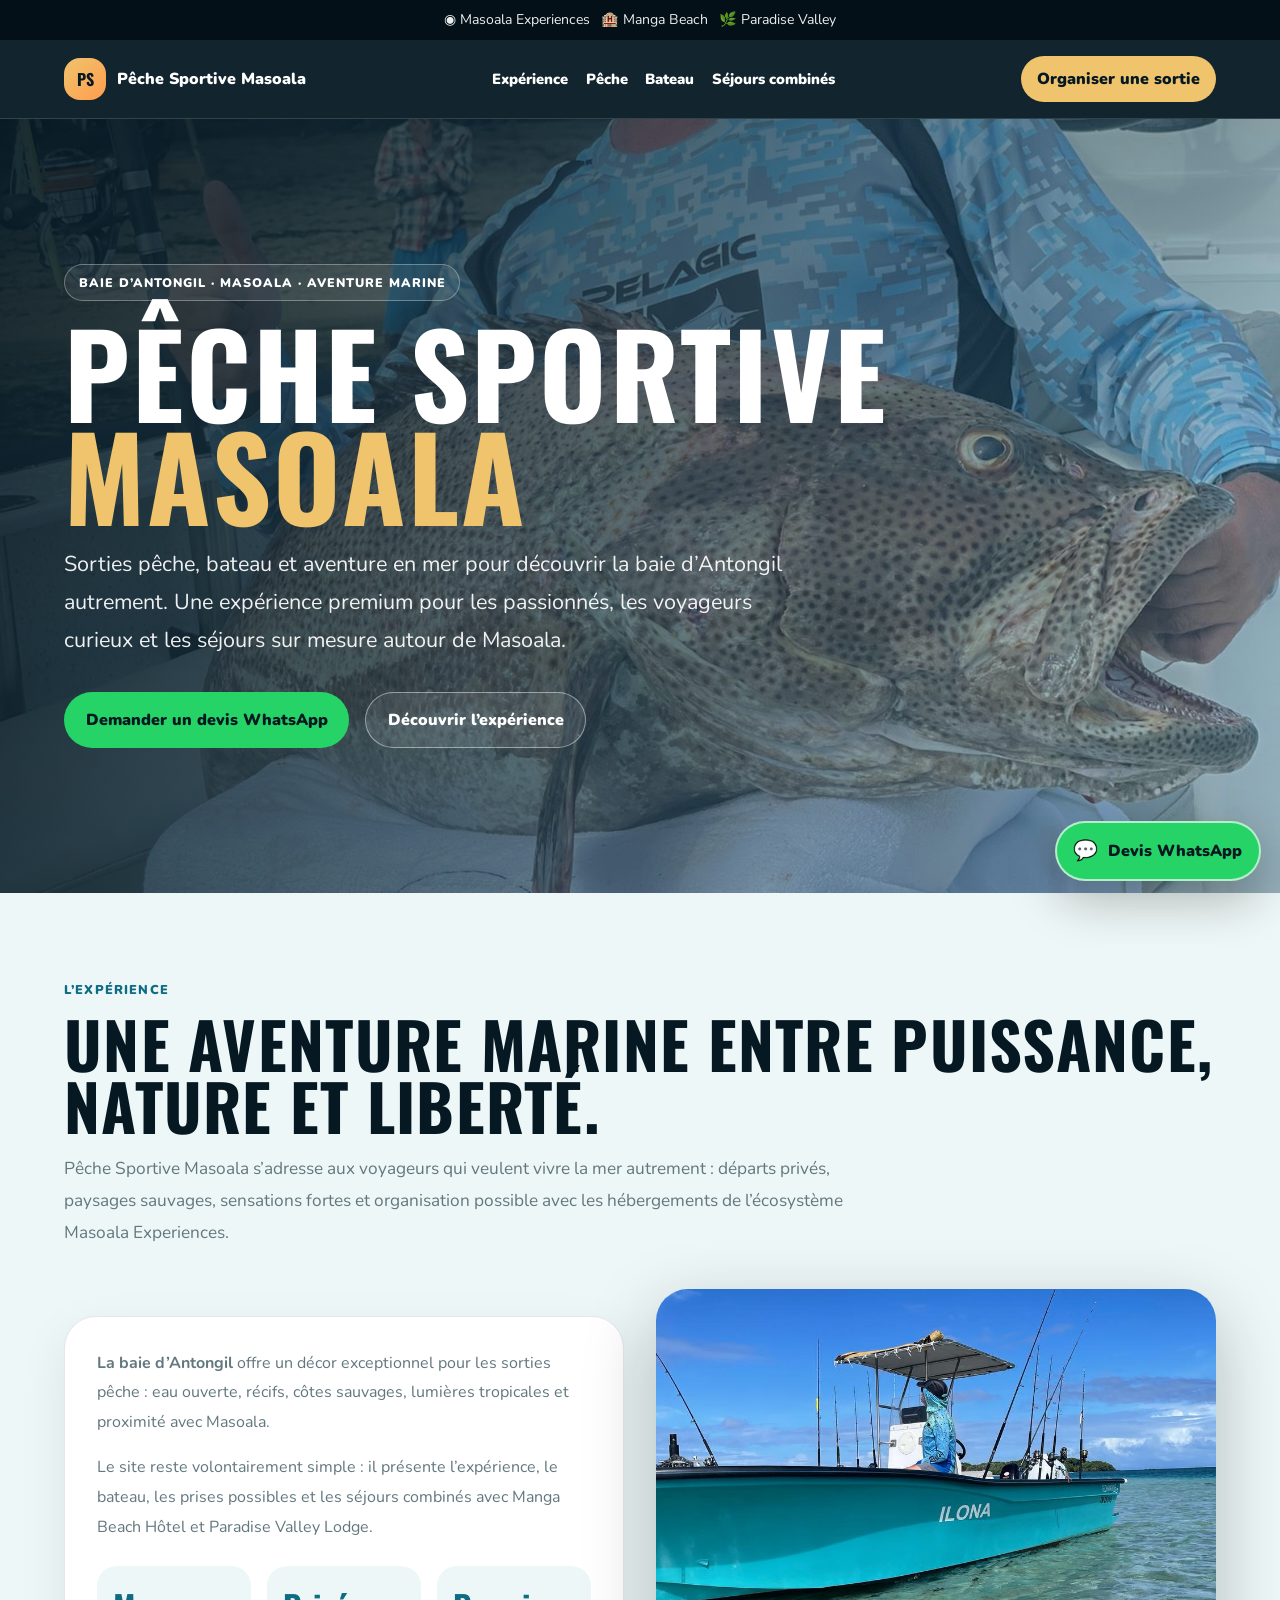
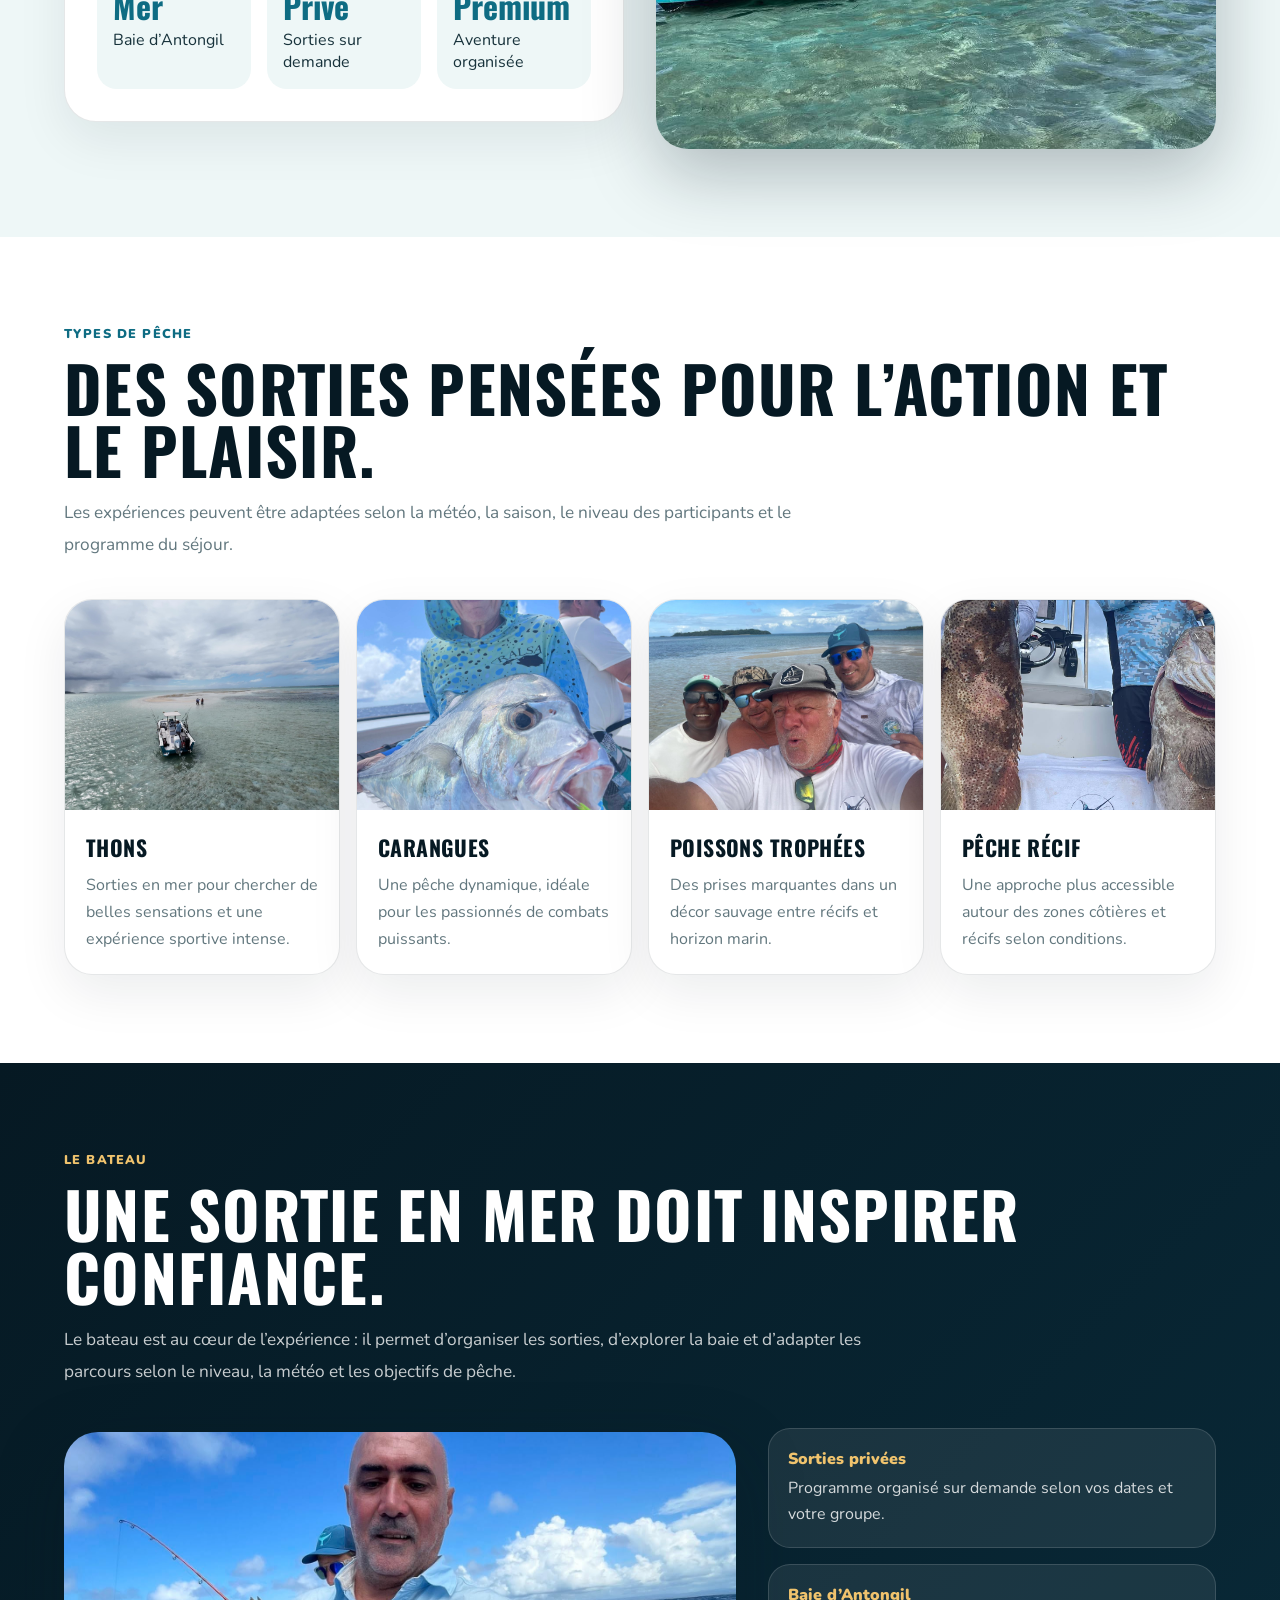
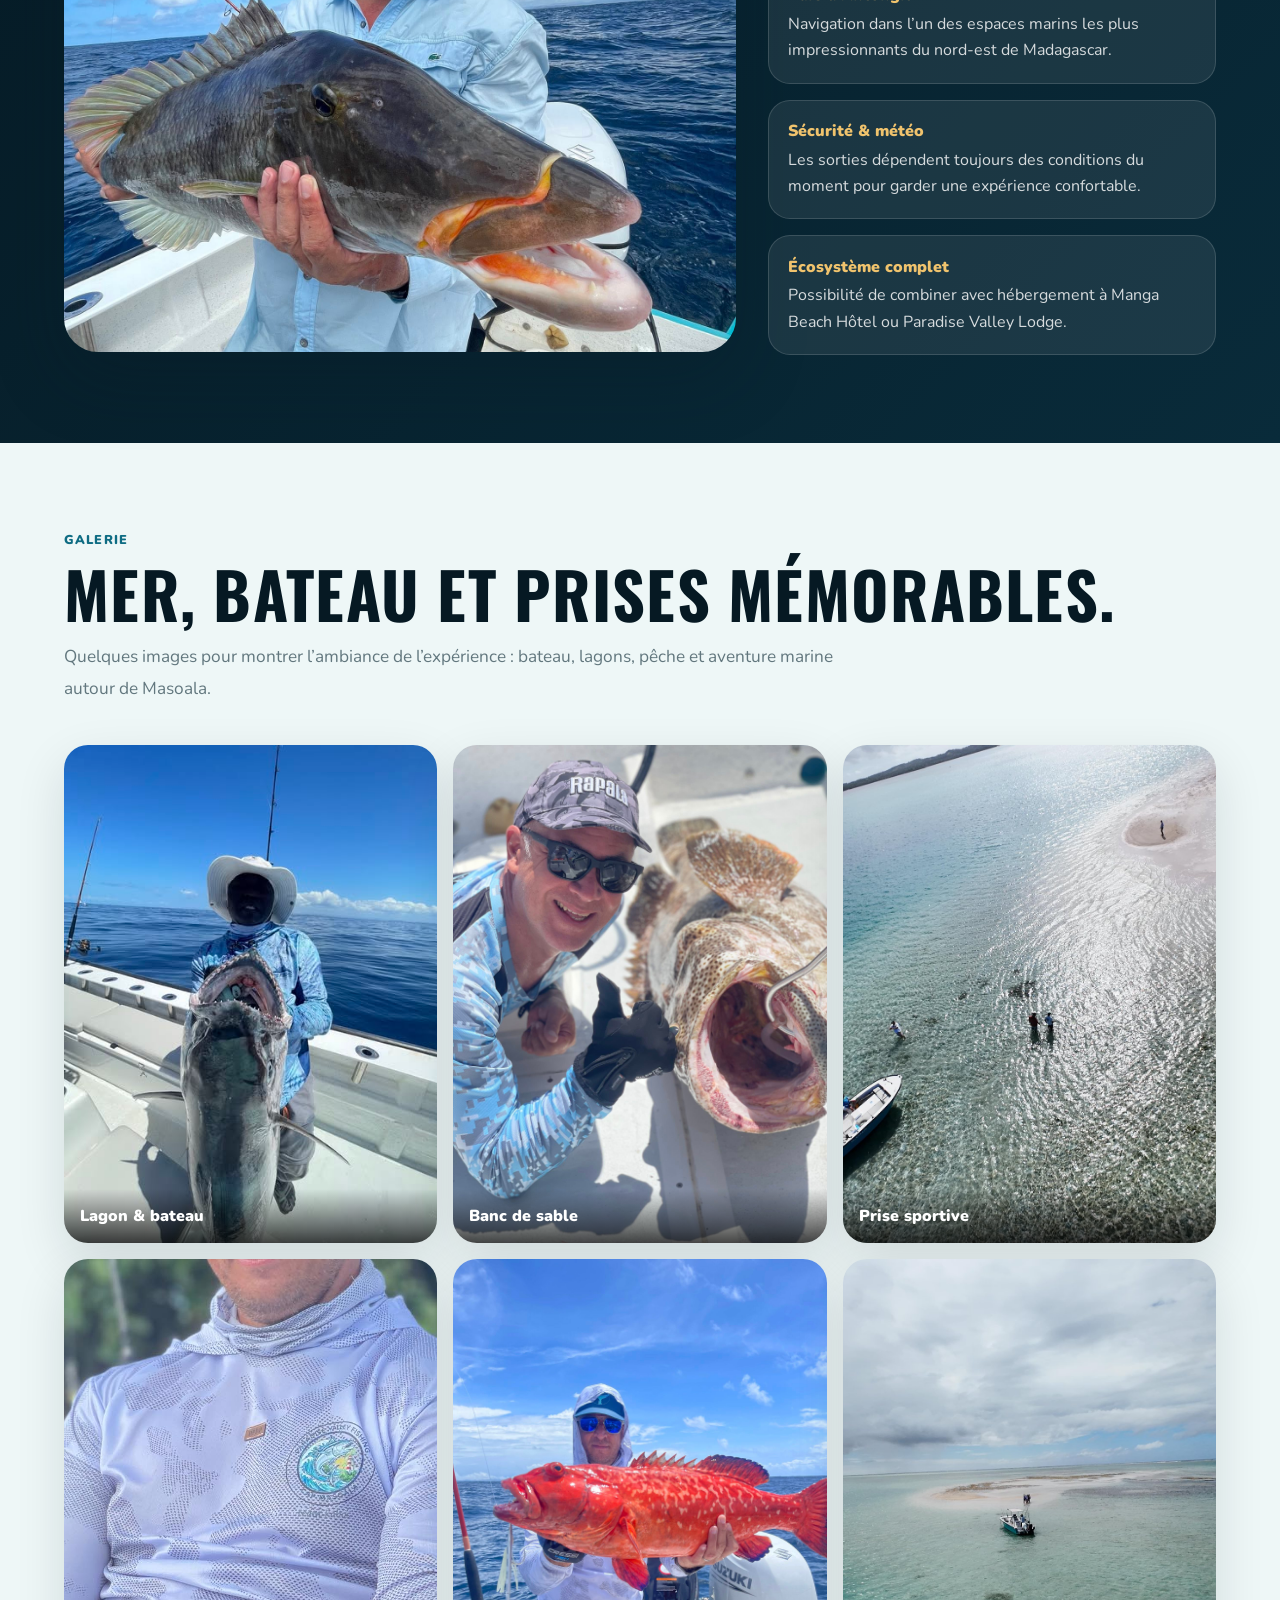
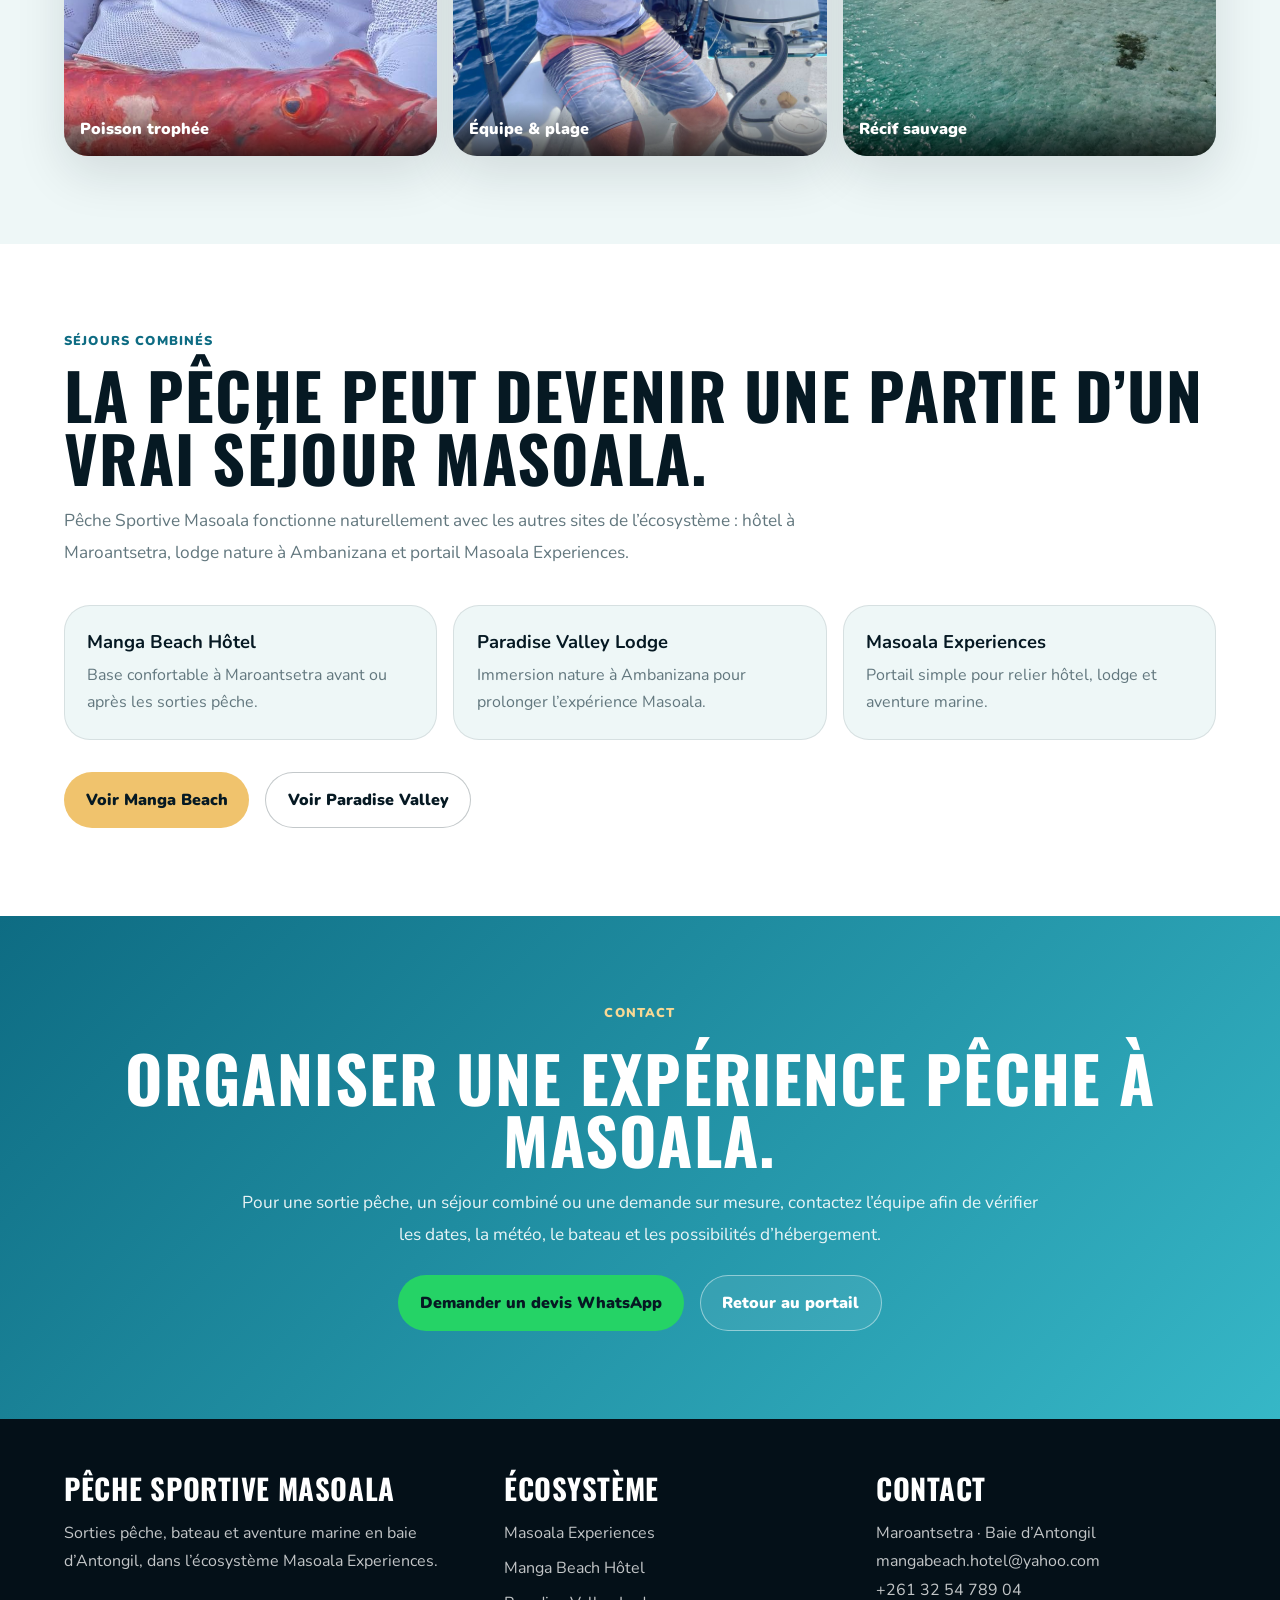
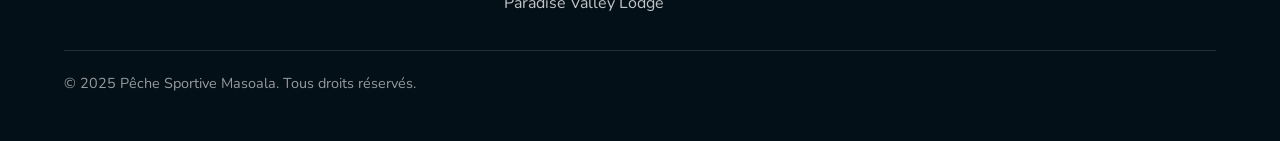
==== peche-sportive-masoala.html @ 80e10544 "Add files via upload" ====
<!DOCTYPE html>
<html lang="fr">
<head>
  <meta charset="UTF-8" />
  <meta name="viewport" content="width=device-width, initial-scale=1.0" />
  <title>Pêche Sportive Masoala | Sorties pêche premium en baie d’Antongil</title>
  <meta name="description" content="Pêche Sportive Masoala propose des sorties pêche premium en baie d’Antongil : bateau, aventure marine, pêche sportive, séjours combinés avec Manga Beach Hôtel et Paradise Valley Lodge." />
  <meta name="keywords" content="pêche sportive Masoala, pêche Madagascar, baie d'Antongil, Maroantsetra, sortie pêche, bateau, pêche premium" />
  <meta name="robots" content="index, follow" />
  <meta property="og:title" content="Pêche Sportive Masoala | Sorties pêche premium en baie d’Antongil" />
  <meta property="og:description" content="Sorties pêche, bateau et aventure marine autour de Masoala, Maroantsetra et la baie d’Antongil." />
  <meta property="og:type" content="website" />
  <link rel="preconnect" href="https://fonts.googleapis.com">
  <link rel="preconnect" href="https://fonts.gstatic.com" crossorigin>
  <link href="https://fonts.googleapis.com/css2?family=Oswald:wght@500;600;700&family=Nunito:wght@400;600;700;800;900&display=swap" rel="stylesheet">
  <style>
    :root{
      --deep:#061923;
      --navy:#092b3a;
      --ocean:#0e6c83;
      --cyan:#36b7c7;
      --sand:#f0c36d;
      --sun:#ff9d4d;
      --white:#fff;
      --text:#17323b;
      --muted:#62777e;
      --line:rgba(255,255,255,.14);
      --shadow:0 24px 70px rgba(6,25,35,.28);
    }
    *{box-sizing:border-box;margin:0;padding:0}
    html{scroll-behavior:smooth}
    body{font-family:'Nunito',sans-serif;background:#eef7f7;color:var(--text);overflow-x:hidden}
    a{text-decoration:none;color:inherit}
    img{max-width:100%;display:block}
    .topbar{display:flex;justify-content:center;gap:.7rem;flex-wrap:wrap;padding:.65rem 1rem;background:#041018;color:#fff;font-size:.88rem}
    .topbar a{opacity:.92}
    nav{position:sticky;top:0;z-index:50;display:flex;justify-content:space-between;align-items:center;padding:1rem 5vw;background:rgba(6,25,35,.95);backdrop-filter:blur(14px);color:#fff;border-bottom:1px solid var(--line)}
    .brand{display:flex;align-items:center;gap:.7rem;font-weight:900}
    .brand-mark{width:42px;height:42px;border-radius:16px;display:grid;place-items:center;background:linear-gradient(135deg,var(--sand),var(--sun));color:var(--deep);font-family:'Oswald',sans-serif;font-weight:700}
    .nav-links{display:flex;gap:1.1rem;align-items:center;font-weight:900;font-size:.92rem}
    .nav-cta{padding:.75rem 1rem;border-radius:999px;background:var(--sand);color:var(--deep);font-weight:900}
    .hero{min-height:86vh;display:flex;align-items:center;padding:7rem 5vw;color:#fff;background:linear-gradient(110deg,rgba(6,25,35,.92),rgba(9,43,58,.64),rgba(14,108,131,.22)),url('assets/images/hero-trophy.jpg') center/cover no-repeat}
    .hero-content{max-width:940px}
    .kicker{display:inline-flex;padding:.55rem .85rem;border:1px solid rgba(255,255,255,.32);border-radius:999px;background:rgba(255,255,255,.08);font-weight:900;text-transform:uppercase;letter-spacing:.08em;font-size:.78rem;margin-bottom:1.2rem}
    h1,h2,h3{font-family:'Oswald',sans-serif;text-transform:uppercase;letter-spacing:.02em}
    h1{font-size:clamp(3.4rem,9vw,8rem);line-height:.9;margin-bottom:1.2rem}
    h1 span{color:var(--sand)}
    .hero p{font-size:clamp(1.05rem,2vw,1.35rem);max-width:760px;line-height:1.75;color:rgba(255,255,255,.92);margin-bottom:2rem}
    .actions{display:flex;gap:1rem;flex-wrap:wrap}
    .btn{display:inline-flex;align-items:center;justify-content:center;padding:1rem 1.35rem;border-radius:999px;font-weight:900}
    .btn-primary{background:var(--sand);color:var(--deep)}
    .btn-secondary{border:1px solid rgba(255,255,255,.45);color:#fff;background:rgba(255,255,255,.08)}
    section{padding:5.5rem 5vw}
    .section-inner{max-width:1180px;margin:0 auto}
    .eyebrow{font-weight:900;text-transform:uppercase;letter-spacing:.09em;color:var(--ocean);font-size:.8rem;margin-bottom:.8rem}
    h2{font-size:clamp(2.3rem,5vw,4.8rem);line-height:.98;color:var(--deep);margin-bottom:1rem}
    .lead{max-width:820px;color:var(--muted);font-size:1.08rem;line-height:1.85}
    .split{display:grid;grid-template-columns:1fr 1fr;gap:2rem;align-items:center;margin-top:2.5rem}
    .split img{border-radius:32px;box-shadow:var(--shadow);height:460px;width:100%;object-fit:cover}
    .panel{background:#fff;border:1px solid rgba(6,25,35,.10);border-radius:32px;padding:2rem;box-shadow:0 18px 50px rgba(6,25,35,.08)}
    .panel p{color:var(--muted);line-height:1.85;margin-bottom:1rem}
    .stats{display:grid;grid-template-columns:repeat(3,1fr);gap:1rem;margin-top:1.5rem}
    .stat{padding:1rem;border-radius:20px;background:#eef7f7}
    .stat strong{display:block;font-family:'Oswald';font-size:2rem;color:var(--ocean)}
    .cards{display:grid;grid-template-columns:repeat(4,1fr);gap:1rem;margin-top:2.4rem}
    .card{background:#fff;border-radius:28px;overflow:hidden;border:1px solid rgba(6,25,35,.10);box-shadow:0 18px 50px rgba(6,25,35,.08)}
    .card img{height:210px;width:100%;object-fit:cover}
    .card-content{padding:1.3rem}
    .card h3{font-size:1.35rem;color:var(--deep);margin-bottom:.55rem}
    .card p{line-height:1.7;color:var(--muted)}
    .boat-section{background:linear-gradient(135deg,var(--deep),var(--navy));color:#fff}
    .boat-section h2{color:#fff}
    .boat-section .eyebrow{color:var(--sand)}
    .boat-section .lead{color:rgba(255,255,255,.78)}
    .boat-grid{display:grid;grid-template-columns:1.2fr .8fr;gap:2rem;align-items:center;margin-top:2.5rem}
    .boat-grid img{height:520px;width:100%;object-fit:cover;border-radius:34px;box-shadow:var(--shadow)}
    .boat-list{display:grid;gap:1rem}
    .boat-item{padding:1.2rem;border-radius:22px;background:rgba(255,255,255,.08);border:1px solid rgba(255,255,255,.14)}
    .boat-item strong{display:block;color:var(--sand);font-weight:900;margin-bottom:.3rem}
    .boat-item span{color:rgba(255,255,255,.82);line-height:1.65}
    .gallery{display:grid;grid-template-columns:repeat(3,1fr);gap:1rem;margin-top:2.5rem}
    .gallery a{position:relative;border-radius:24px;overflow:hidden;min-height:270px;box-shadow:0 18px 50px rgba(6,25,35,.12)}
    .gallery img{width:100%;height:100%;object-fit:cover;transition:.45s}
    .gallery a:hover img{transform:scale(1.06)}
    .gallery span{position:absolute;left:0;right:0;bottom:0;padding:1rem;background:linear-gradient(transparent,rgba(0,0,0,.72));color:#fff;font-weight:900}
    .combo{background:#fff}
    .combo-grid{display:grid;grid-template-columns:repeat(3,1fr);gap:1rem;margin-top:2.3rem}
    .combo-card{padding:1.4rem;border:1px solid rgba(6,25,35,.10);border-radius:26px;background:#eef7f7}
    .combo-card strong{display:block;font-size:1.15rem;color:var(--deep);margin-bottom:.5rem}
    .combo-card p{line-height:1.7;color:var(--muted)}
    .final-cta{background:linear-gradient(135deg,var(--ocean),var(--cyan));text-align:center;color:#fff}
    .final-cta h2{color:#fff}
    .final-cta p{margin:0 auto 1.5rem;color:rgba(255,255,255,.9)}
    footer{background:#041018;color:#fff;padding:3rem 5vw}
    .footer-inner{max-width:1180px;margin:0 auto;display:grid;grid-template-columns:1.2fr 1fr 1fr;gap:2rem}
    footer h3{font-size:1.8rem;margin-bottom:.6rem}
    footer p,footer a{color:rgba(255,255,255,.76);line-height:1.8}
    .footer-links{display:grid;gap:.4rem}
    .copyright{max-width:1180px;margin:2rem auto 0;padding-top:1.4rem;border-top:1px solid rgba(255,255,255,.12);color:rgba(255,255,255,.58);font-size:.9rem}
    @media(max-width:1000px){
      .nav-links{display:none}
      .hero{padding:5rem 1.2rem;min-height:76vh}
      section{padding:4rem 1.2rem}
      .split,.boat-grid,.cards,.gallery,.combo-grid,.footer-inner{grid-template-columns:1fr}
      .cards{gap:1.2rem}
      .split img,.boat-grid img{height:340px}
      .stats{grid-template-columns:1fr}
      .topbar{font-size:.8rem}
    }
  
/* Lightbox galerie v2 */
.lightbox{position:fixed;inset:0;z-index:9999;display:none;align-items:center;justify-content:center;background:rgba(3,12,18,.92);padding:1.2rem}
.lightbox.open{display:flex}
.lightbox-content{position:relative;max-width:min(1100px,94vw);max-height:88vh;display:grid;gap:.8rem;text-align:center;color:#fff}
.lightbox img{max-width:100%;max-height:78vh;object-fit:contain;border-radius:18px;box-shadow:0 24px 80px rgba(0,0,0,.45)}
.lightbox-caption{font-weight:800;color:rgba(255,255,255,.88)}
.lightbox-btn{position:absolute;border:0;border-radius:999px;background:rgba(255,255,255,.13);color:#fff;width:48px;height:48px;font-size:1.5rem;font-weight:900;cursor:pointer;backdrop-filter:blur(10px);display:grid;place-items:center;transition:.2s}
.lightbox-btn:hover{background:rgba(255,255,255,.24);transform:scale(1.04)}
.lightbox-close{top:1rem;right:1rem}
.lightbox-prev{left:1rem;top:50%;transform:translateY(-50%)}
.lightbox-next{right:1rem;top:50%;transform:translateY(-50%)}
.lightbox-prev:hover,.lightbox-next:hover{transform:translateY(-50%) scale(1.04)}
@media(max-width:700px){.lightbox{padding:.8rem}.lightbox img{max-height:70vh;border-radius:14px}.lightbox-btn{width:42px;height:42px;font-size:1.25rem}.lightbox-prev{left:.55rem}.lightbox-next{right:.55rem}.lightbox-close{top:.55rem;right:.55rem}}


/* WhatsApp devis v3 */
.whatsapp-float{
  position:fixed;right:1.2rem;bottom:1.2rem;z-index:9998;
  display:inline-flex;align-items:center;gap:.6rem;
  padding:.9rem 1.05rem;border-radius:999px;
  background:#25D366;color:#061923;font-weight:900;
  box-shadow:0 18px 50px rgba(0,0,0,.28);
  border:2px solid rgba(255,255,255,.65);
  transition:.2s;
}
.whatsapp-float:hover{transform:translateY(-3px);box-shadow:0 24px 70px rgba(0,0,0,.34)}
.whatsapp-float .wa-icon{font-size:1.25rem}
.whatsapp-cta{
  background:#25D366!important;color:#061923!important;
  border-color:#25D366!important;
}
@media(max-width:700px){
  .whatsapp-float{left:1rem;right:1rem;bottom:1rem;justify-content:center}
}

</style>
</head>
<body>
  <div class="topbar">
    <a href="https://masoala-experiences.vercel.app/">◉ Masoala Experiences</a>
    <a href="https://manga-beach-hotel.vercel.app/">🏨 Manga Beach</a>
    <a href="https://paradise-valley-lodge.vercel.app/">🌿 Paradise Valley</a>
  </div>

  <nav>
    <a class="brand" href="index.html" aria-label="Pêche Sportive Masoala accueil">
      <span class="brand-mark">PS</span>
      <span>Pêche Sportive Masoala</span>
    </a>
    <div class="nav-links">
      <a href="#experience">Expérience</a>
      <a href="#peche">Pêche</a>
      <a href="#bateau">Bateau</a>
      <a href="#sejours">Séjours combinés</a>
    </div>
    <a class="nav-cta" href="#contact">Organiser une sortie</a>
  </nav>

  <header class="hero">
    <div class="hero-content">
      <span class="kicker">Baie d’Antongil · Masoala · Aventure marine</span>
      <h1>Pêche Sportive <span>Masoala</span></h1>
      <p>Sorties pêche, bateau et aventure en mer pour découvrir la baie d’Antongil autrement. Une expérience premium pour les passionnés, les voyageurs curieux et les séjours sur mesure autour de Masoala.</p>
      <div class="actions">
        <a class="btn whatsapp-cta" href="https://wa.me/262639698604?text=Bonjour%2C%20je%20souhaite%20avoir%20des%20informations%20et%20un%20devis%20pour%20une%20sortie%20P%C3%AAche%20Sportive%20Masoala." target="_blank" rel="noopener">Demander un devis WhatsApp</a>
        <a class="btn btn-secondary" href="#experience">Découvrir l’expérience</a>
      </div>
    </div>
  </header>

  <main>
    <section id="experience">
      <div class="section-inner">
        <p class="eyebrow">L’expérience</p>
        <h2>Une aventure marine entre puissance, nature et liberté.</h2>
        <p class="lead">Pêche Sportive Masoala s’adresse aux voyageurs qui veulent vivre la mer autrement : départs privés, paysages sauvages, sensations fortes et organisation possible avec les hébergements de l’écosystème Masoala Experiences.</p>

        <div class="split">
          <div class="panel">
            <p><strong>La baie d’Antongil</strong> offre un décor exceptionnel pour les sorties pêche : eau ouverte, récifs, côtes sauvages, lumières tropicales et proximité avec Masoala.</p>
            <p>Le site reste volontairement simple : il présente l’expérience, le bateau, les prises possibles et les séjours combinés avec Manga Beach Hôtel et Paradise Valley Lodge.</p>
            <div class="stats">
              <div class="stat"><strong>Mer</strong><span>Baie d’Antongil</span></div>
              <div class="stat"><strong>Privé</strong><span>Sorties sur demande</span></div>
              <div class="stat"><strong>Premium</strong><span>Aventure organisée</span></div>
            </div>
          </div>
          <img src="assets/images/hero-boat.jpg" alt="Bateau de pêche sportive à Masoala">
        </div>
      </div>
    </section>

    <section id="peche" style="background:#fff">
      <div class="section-inner">
        <p class="eyebrow">Types de pêche</p>
        <h2>Des sorties pensées pour l’action et le plaisir.</h2>
        <p class="lead">Les expériences peuvent être adaptées selon la météo, la saison, le niveau des participants et le programme du séjour.</p>

        <div class="cards">
          <article class="card"><img src="assets/images/catch-tuna.jpg" alt="Thon pêché à Masoala"><div class="card-content"><h3>Thons</h3><p>Sorties en mer pour chercher de belles sensations et une expérience sportive intense.</p></div></article>
          <article class="card"><img src="assets/images/catch-silver-trevally.jpg" alt="Carangue argentée"><div class="card-content"><h3>Carangues</h3><p>Une pêche dynamique, idéale pour les passionnés de combats puissants.</p></div></article>
          <article class="card"><img src="assets/images/catch-red-trophy.jpg" alt="Poisson trophée rouge"><div class="card-content"><h3>Poissons trophées</h3><p>Des prises marquantes dans un décor sauvage entre récifs et horizon marin.</p></div></article>
          <article class="card"><img src="assets/images/catch-double-grouper.jpg" alt="Mérous pêchés en baie d'Antongil"><div class="card-content"><h3>Pêche récif</h3><p>Une approche plus accessible autour des zones côtières et récifs selon conditions.</p></div></article>
        </div>
      </div>
    </section>

    <section id="bateau" class="boat-section">
      <div class="section-inner">
        <p class="eyebrow">Le bateau</p>
        <h2>Une sortie en mer doit inspirer confiance.</h2>
        <p class="lead">Le bateau est au cœur de l’expérience : il permet d’organiser les sorties, d’explorer la baie et d’adapter les parcours selon le niveau, la météo et les objectifs de pêche.</p>

        <div class="boat-grid">
          <img src="assets/images/boat-ilona.jpg" alt="Bateau Ilona pour pêche sportive">
          <div class="boat-list">
            <div class="boat-item"><strong>Sorties privées</strong><span>Programme organisé sur demande selon vos dates et votre groupe.</span></div>
            <div class="boat-item"><strong>Baie d’Antongil</strong><span>Navigation dans l’un des espaces marins les plus impressionnants du nord-est de Madagascar.</span></div>
            <div class="boat-item"><strong>Sécurité & météo</strong><span>Les sorties dépendent toujours des conditions du moment pour garder une expérience confortable.</span></div>
            <div class="boat-item"><strong>Écosystème complet</strong><span>Possibilité de combiner avec hébergement à Manga Beach Hôtel ou Paradise Valley Lodge.</span></div>
          </div>
        </div>
      </div>
    </section>

    <section>
      <div class="section-inner">
        <p class="eyebrow">Galerie</p>
        <h2>Mer, bateau et prises mémorables.</h2>
        <p class="lead">Quelques images pour montrer l’ambiance de l’expérience : bateau, lagons, pêche et aventure marine autour de Masoala.</p>
        <div class="gallery">
          <a href="assets/images/aerial-lagoon-boat.jpg"><img src="assets/images/aerial-lagoon-boat.jpg" alt="Bateau sur lagon"><span>Lagon & bateau</span></a>
          <a href="assets/images/aerial-sandbank.jpg"><img src="assets/images/aerial-sandbank.jpg" alt="Banc de sable"><span>Banc de sable</span></a>
          <a href="assets/images/catch-open-mouth.jpg"><img src="assets/images/catch-open-mouth.jpg" alt="Prise de pêche sportive"><span>Prise sportive</span></a>
          <a href="assets/images/catch-red-grouper-close.jpg"><img src="assets/images/catch-red-grouper-close.jpg" alt="Mérou rouge"><span>Poisson trophée</span></a>
          <a href="assets/images/team-beach.jpg"><img src="assets/images/team-beach.jpg" alt="Équipe sur la plage"><span>Équipe & plage</span></a>
          <a href="assets/images/aerial-wide-reef.jpg"><img src="assets/images/aerial-wide-reef.jpg" alt="Récif vu du ciel"><span>Récif sauvage</span></a>
        </div>
      </div>
    </section>

    <section id="sejours" class="combo">
      <div class="section-inner">
        <p class="eyebrow">Séjours combinés</p>
        <h2>La pêche peut devenir une partie d’un vrai séjour Masoala.</h2>
        <p class="lead">Pêche Sportive Masoala fonctionne naturellement avec les autres sites de l’écosystème : hôtel à Maroantsetra, lodge nature à Ambanizana et portail Masoala Experiences.</p>

        <div class="combo-grid">
          <div class="combo-card"><strong>Manga Beach Hôtel</strong><p>Base confortable à Maroantsetra avant ou après les sorties pêche.</p></div>
          <div class="combo-card"><strong>Paradise Valley Lodge</strong><p>Immersion nature à Ambanizana pour prolonger l’expérience Masoala.</p></div>
          <div class="combo-card"><strong>Masoala Experiences</strong><p>Portail simple pour relier hôtel, lodge et aventure marine.</p></div>
        </div>

        <div class="actions" style="margin-top:2rem">
          <a class="btn btn-primary" href="https://manga-beach-hotel.vercel.app/">Voir Manga Beach</a>
          <a class="btn btn-secondary" style="color:var(--deep);border-color:rgba(6,25,35,.24)" href="https://paradise-valley-lodge.vercel.app/">Voir Paradise Valley</a>
        </div>
      </div>
    </section>

    <section id="contact" class="final-cta">
      <div class="section-inner">
        <p class="eyebrow" style="color:#f8d894">Contact</p>
        <h2>Organiser une expérience pêche à Masoala.</h2>
        <p class="lead">Pour une sortie pêche, un séjour combiné ou une demande sur mesure, contactez l’équipe afin de vérifier les dates, la météo, le bateau et les possibilités d’hébergement.</p>
        <div class="actions" style="justify-content:center">
          <a class="btn btn-primary whatsapp-cta" href="https://wa.me/262639698604?text=Bonjour%2C%20je%20souhaite%20avoir%20des%20informations%20et%20un%20devis%20pour%20une%20sortie%20P%C3%AAche%20Sportive%20Masoala." target="_blank" rel="noopener">Demander un devis WhatsApp</a>
          <a class="btn btn-secondary" href="https://masoala-experiences.vercel.app/">Retour au portail</a>
        </div>
      </div>
    </section>
  </main>

  <footer>
    <div class="footer-inner">
      <div>
        <h3>Pêche Sportive Masoala</h3>
        <p>Sorties pêche, bateau et aventure marine en baie d’Antongil, dans l’écosystème Masoala Experiences.</p>
      </div>
      <div>
        <h3>Écosystème</h3>
        <div class="footer-links">
          <a href="https://masoala-experiences.vercel.app/">Masoala Experiences</a>
          <a href="https://manga-beach-hotel.vercel.app/">Manga Beach Hôtel</a>
          <a href="https://paradise-valley-lodge.vercel.app/">Paradise Valley Lodge</a>
        </div>
      </div>
      <div>
        <h3>Contact</h3>
        <p>Maroantsetra · Baie d’Antongil<br>mangabeach.hotel@yahoo.com<br>+261 32 54 789 04</p>
      </div>
    </div>
    <div class="copyright">© 2025 Pêche Sportive Masoala. Tous droits réservés.</div>
  </footer>

<div class="lightbox" id="galleryLightbox" aria-hidden="true" role="dialog" aria-label="Galerie photo agrandie">
  <button class="lightbox-btn lightbox-close" type="button" aria-label="Fermer">×</button>
  <button class="lightbox-btn lightbox-prev" type="button" aria-label="Photo précédente">‹</button>
  <div class="lightbox-content">
    <img id="lightboxImage" src="" alt="">
    <div class="lightbox-caption" id="lightboxCaption"></div>
  </div>
  <button class="lightbox-btn lightbox-next" type="button" aria-label="Photo suivante">›</button>
</div>


<script>
(function(){
  const items = Array.from(document.querySelectorAll('.gallery a'));
  const lightbox = document.getElementById('galleryLightbox');
  const image = document.getElementById('lightboxImage');
  const caption = document.getElementById('lightboxCaption');
  const closeBtn = lightbox ? lightbox.querySelector('.lightbox-close') : null;
  const prevBtn = lightbox ? lightbox.querySelector('.lightbox-prev') : null;
  const nextBtn = lightbox ? lightbox.querySelector('.lightbox-next') : null;
  let currentIndex = 0;

  function openLightbox(index){
    if(!lightbox || !items.length) return;
    currentIndex = index;
    const link = items[currentIndex];
    const img = link.querySelector('img');
    const labelEl = link.querySelector('span');
    const label = labelEl ? labelEl.textContent : (img ? img.alt : 'Photo');
    image.src = link.getAttribute('href');
    image.alt = img ? img.alt : label;
    caption.textContent = label + ' · ' + (currentIndex + 1) + ' / ' + items.length;
    lightbox.classList.add('open');
    lightbox.setAttribute('aria-hidden','false');
    document.body.style.overflow = 'hidden';
  }

  function closeLightbox(){
    lightbox.classList.remove('open');
    lightbox.setAttribute('aria-hidden','true');
    document.body.style.overflow = '';
    image.src = '';
  }

  function showNext(){ openLightbox((currentIndex + 1) % items.length); }
  function showPrev(){ openLightbox((currentIndex - 1 + items.length) % items.length); }

  items.forEach(function(item, index){
    item.addEventListener('click', function(e){
      e.preventDefault();
      openLightbox(index);
    });
  });

  if(closeBtn) closeBtn.addEventListener('click', closeLightbox);
  if(nextBtn) nextBtn.addEventListener('click', showNext);
  if(prevBtn) prevBtn.addEventListener('click', showPrev);

  if(lightbox){
    lightbox.addEventListener('click', function(e){
      if(e.target === lightbox) closeLightbox();
    });
  }

  document.addEventListener('keydown', function(e){
    if(!lightbox || !lightbox.classList.contains('open')) return;
    if(e.key === 'Escape') closeLightbox();
    if(e.key === 'ArrowRight') showNext();
    if(e.key === 'ArrowLeft') showPrev();
  });
})();
</script>


<a class="whatsapp-float" href="https://wa.me/262639698604?text=Bonjour%2C%20je%20souhaite%20avoir%20des%20informations%20et%20un%20devis%20pour%20une%20sortie%20P%C3%AAche%20Sportive%20Masoala." target="_blank" rel="noopener" aria-label="Demander un devis WhatsApp">
  <span class="wa-icon">💬</span>
  <span>Devis WhatsApp</span>
</a>

</body>
</html>
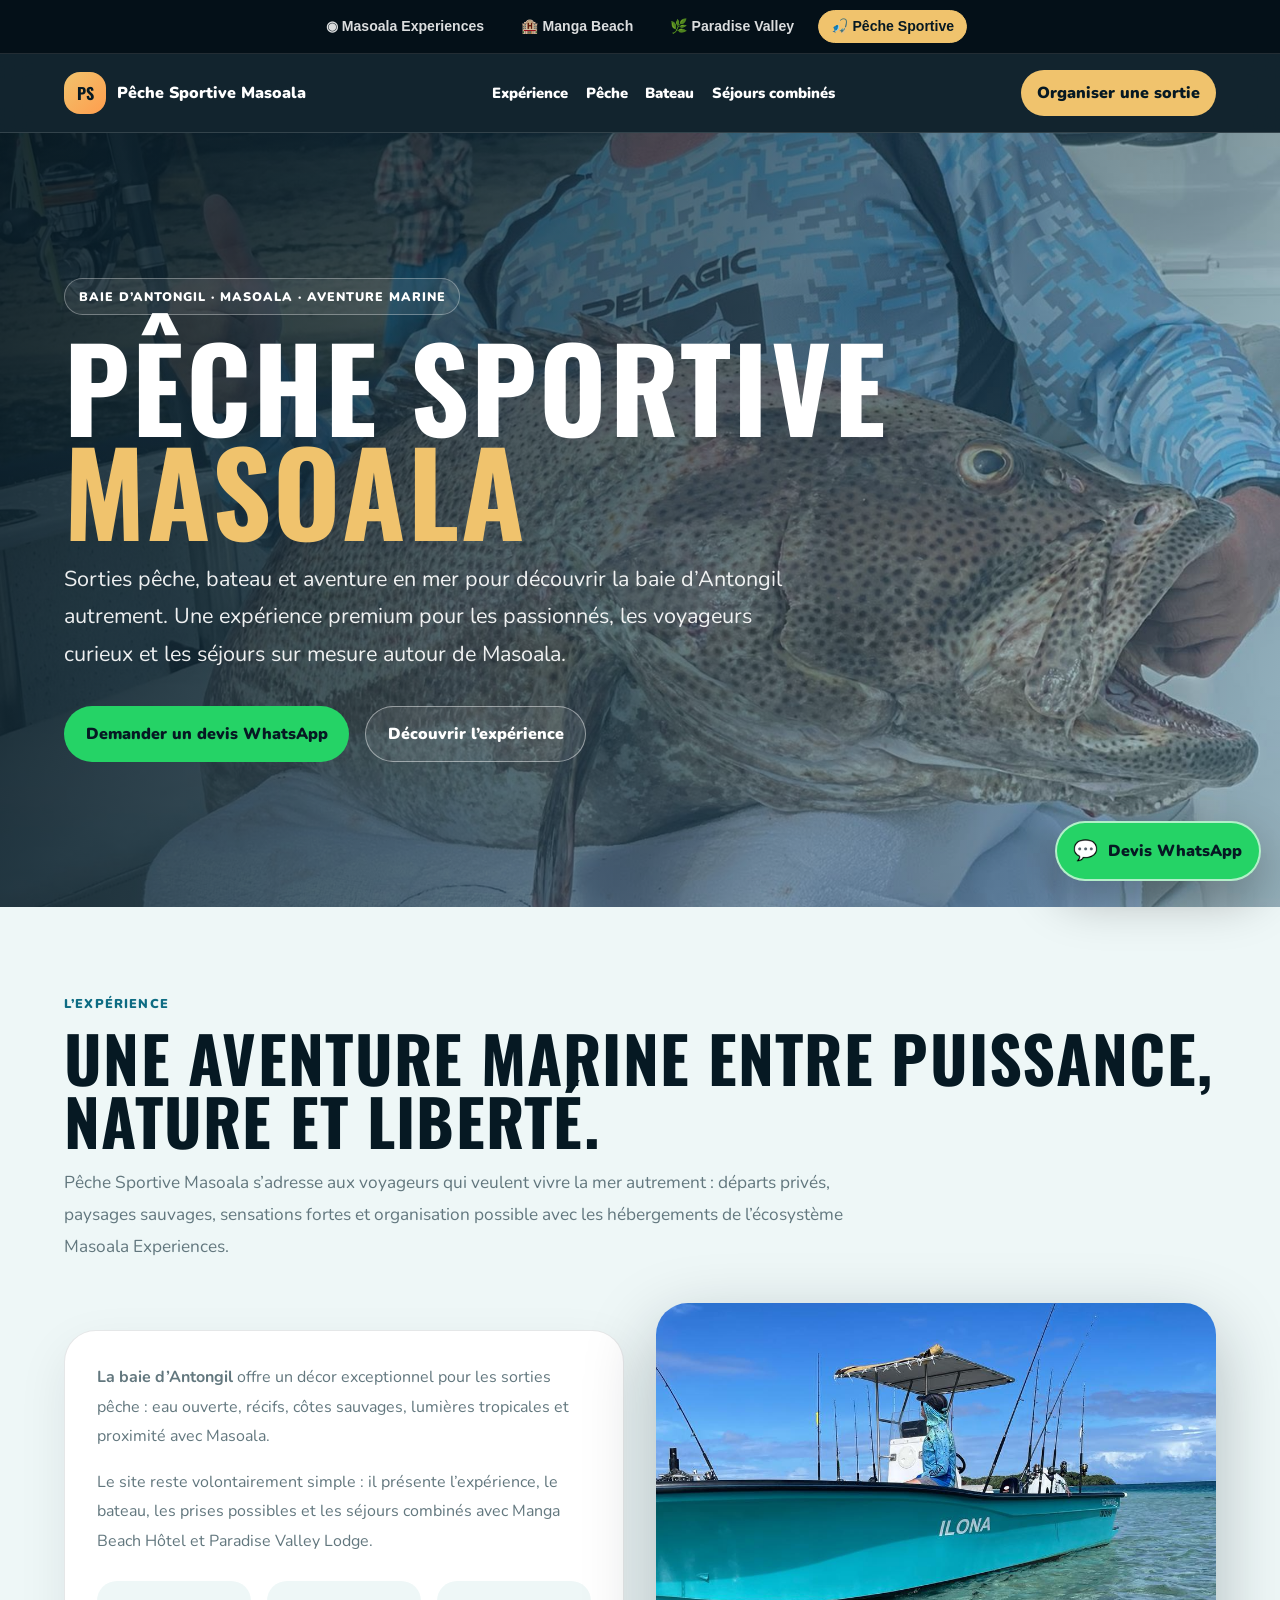
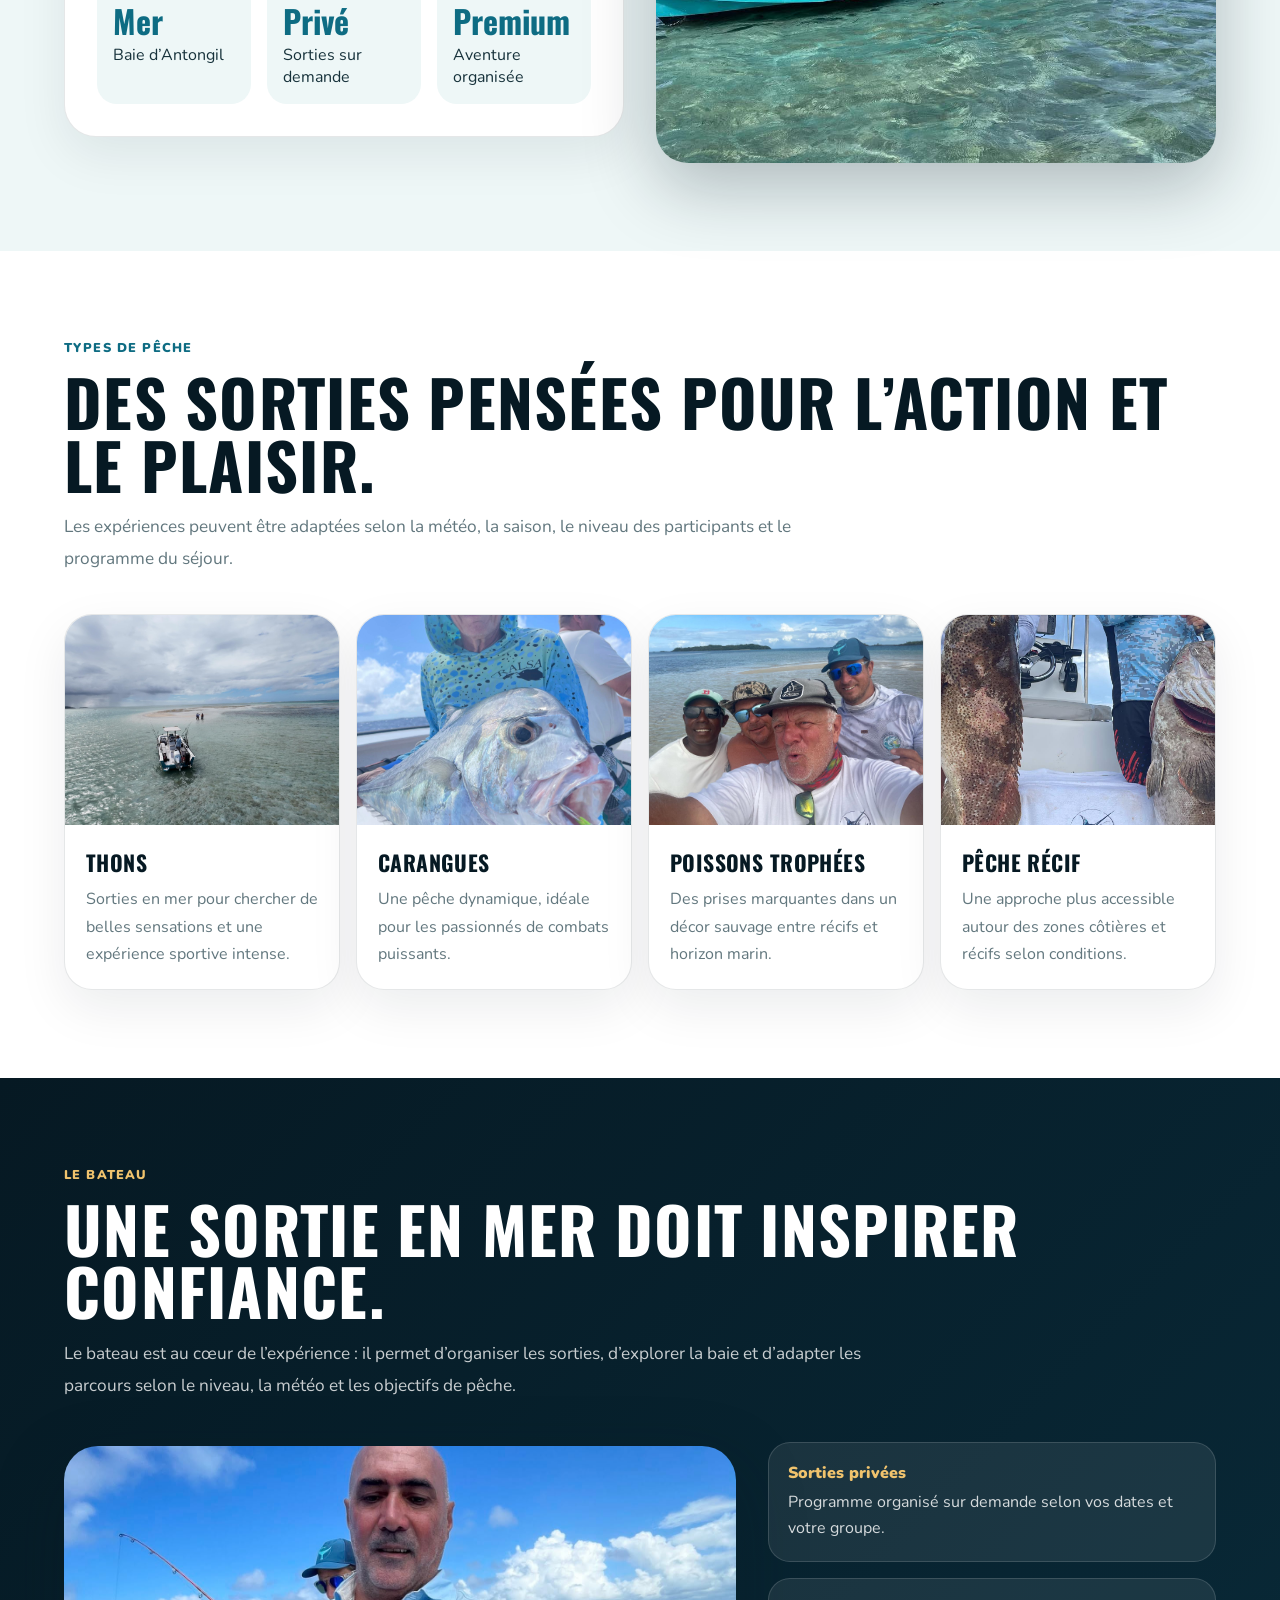
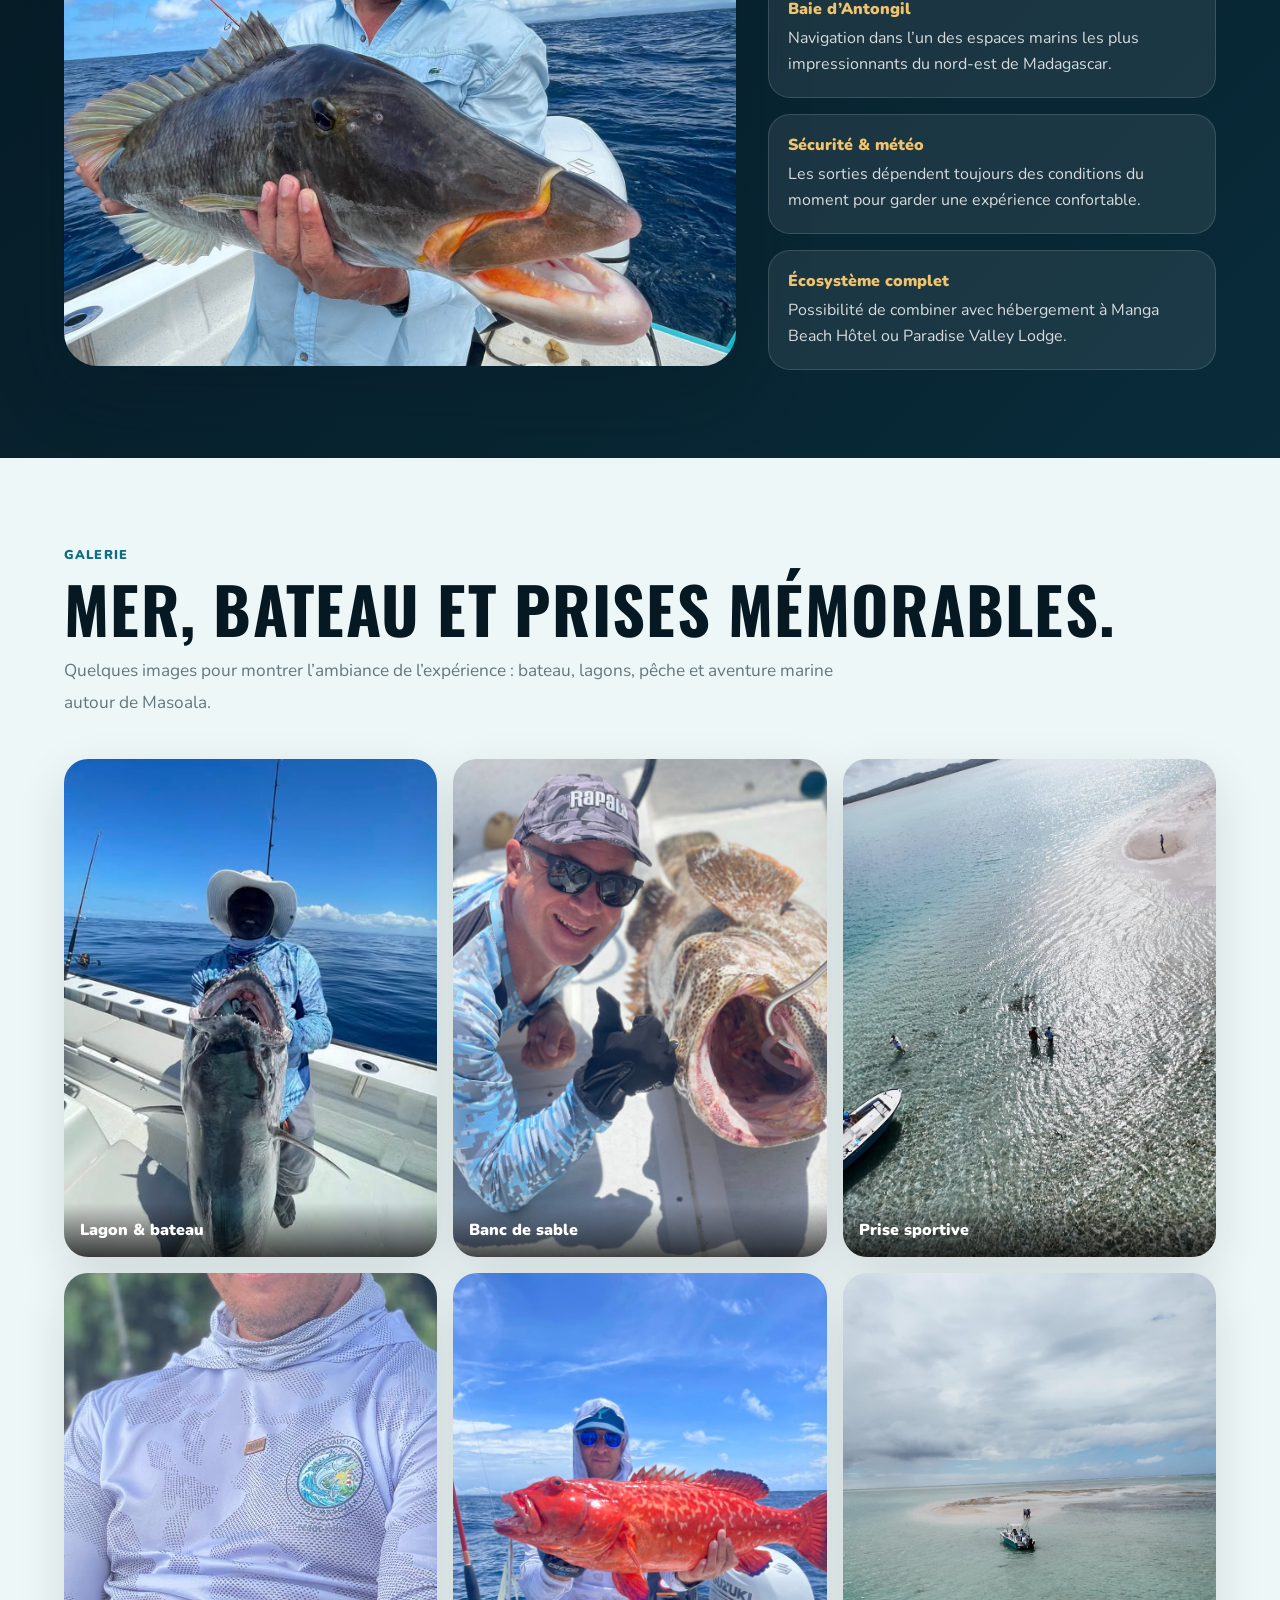
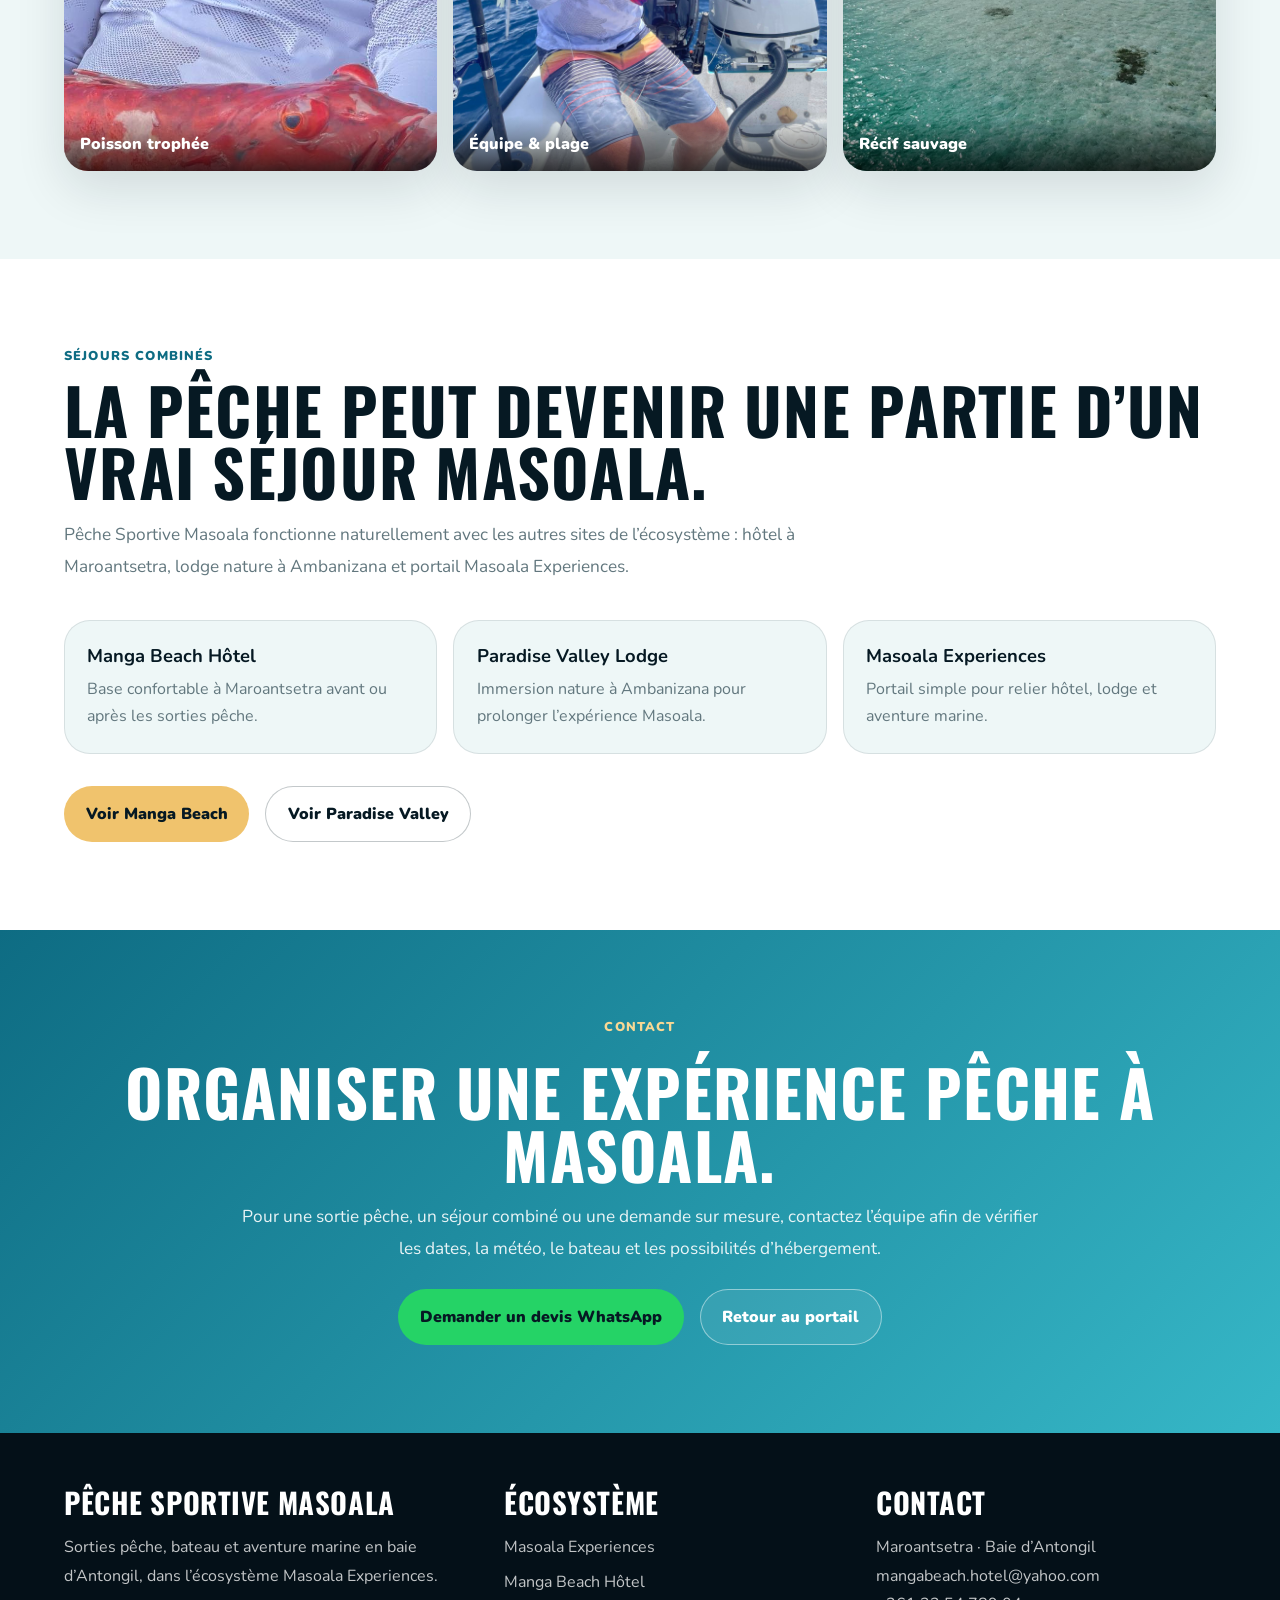
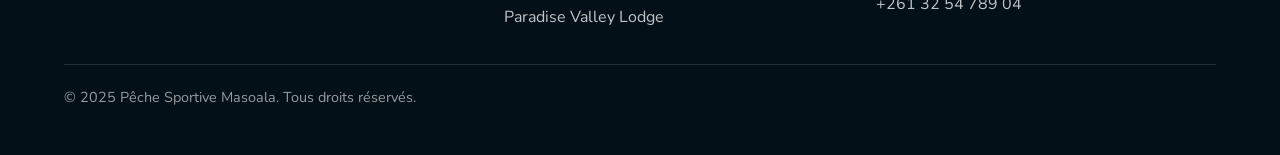
==== commit f819e72d: "Add files via upload" ====
--- a/peche-sportive-masoala.html
+++ b/peche-sportive-masoala.html
@@ -143,14 +143,70 @@
   .whatsapp-float{left:1rem;right:1rem;bottom:1rem;justify-content:center}
 }
 
+
+/* Ecosystem navigation final */
+.ecosystem-nav{
+position:relative;
+z-index:9999;
+display:flex;
+justify-content:center;
+align-items:center;
+gap:.65rem;
+flex-wrap:wrap;
+padding:.62rem 1rem;
+background:#041018;
+color:#fff;
+font-family:Arial,sans-serif;
+font-size:.88rem;
+line-height:1.2;
+border-bottom:1px solid rgba(255,255,255,.12)
+}
+.ecosystem-nav a{
+display:inline-flex;
+align-items:center;
+gap:.35rem;
+padding:.45rem .75rem;
+border-radius:999px;
+color:rgba(255,255,255,.86);
+text-decoration:none;
+font-weight:800;
+border:1px solid transparent;
+transition:.2s
+}
+.ecosystem-nav a:hover{
+background:rgba(255,255,255,.10);
+color:#fff
+}
+.ecosystem-nav a.active{
+background:#f0c36d;
+color:#061923;
+border-color:#f0c36d
+}
+@media(max-width:720px){
+.ecosystem-nav{
+justify-content:flex-start;
+overflow-x:auto;
+flex-wrap:nowrap;
+padding:.58rem .8rem
+}
+.ecosystem-nav a{
+white-space:nowrap;
+font-size:.82rem
+}
+}
+
 </style>
 </head>
 <body>
-  <div class="topbar">
-    <a href="https://masoala-experiences.vercel.app/">◉ Masoala Experiences</a>
-    <a href="https://manga-beach-hotel.vercel.app/">🏨 Manga Beach</a>
-    <a href="https://paradise-valley-lodge.vercel.app/">🌿 Paradise Valley</a>
-  </div>
+
+<div class="ecosystem-nav" aria-label="Navigation écosystème Masoala">
+<a href="https://masoala-experiences.vercel.app/">◉ Masoala Experiences</a>
+<a href="https://manga-beach-hotel.vercel.app/">🏨 Manga Beach</a>
+<a href="https://paradise-valley-lodge.vercel.app/">🌿 Paradise Valley</a>
+<a href="https://peche-sportive-masoala.vercel.app/" class="active">🎣 Pêche Sportive</a>
+</div>
+
+  
 
   <nav>
     <a class="brand" href="index.html" aria-label="Pêche Sportive Masoala accueil">
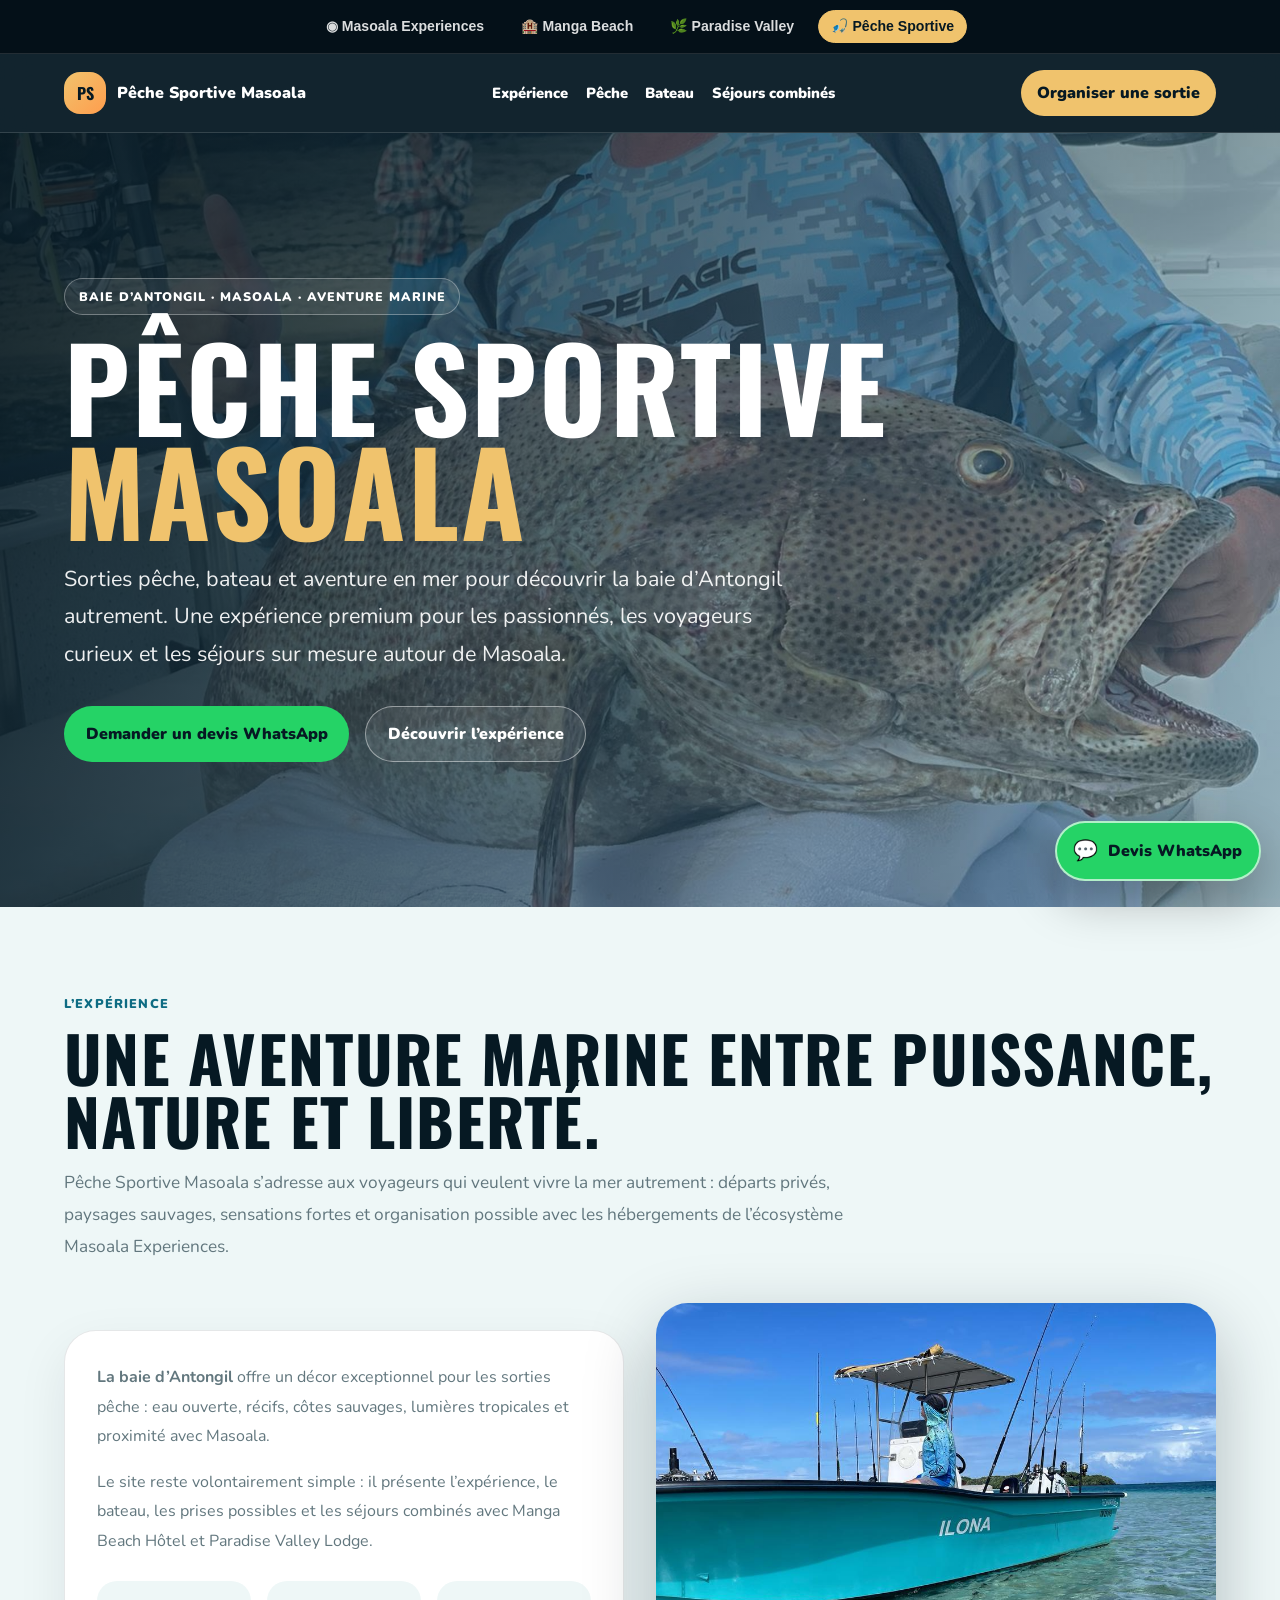
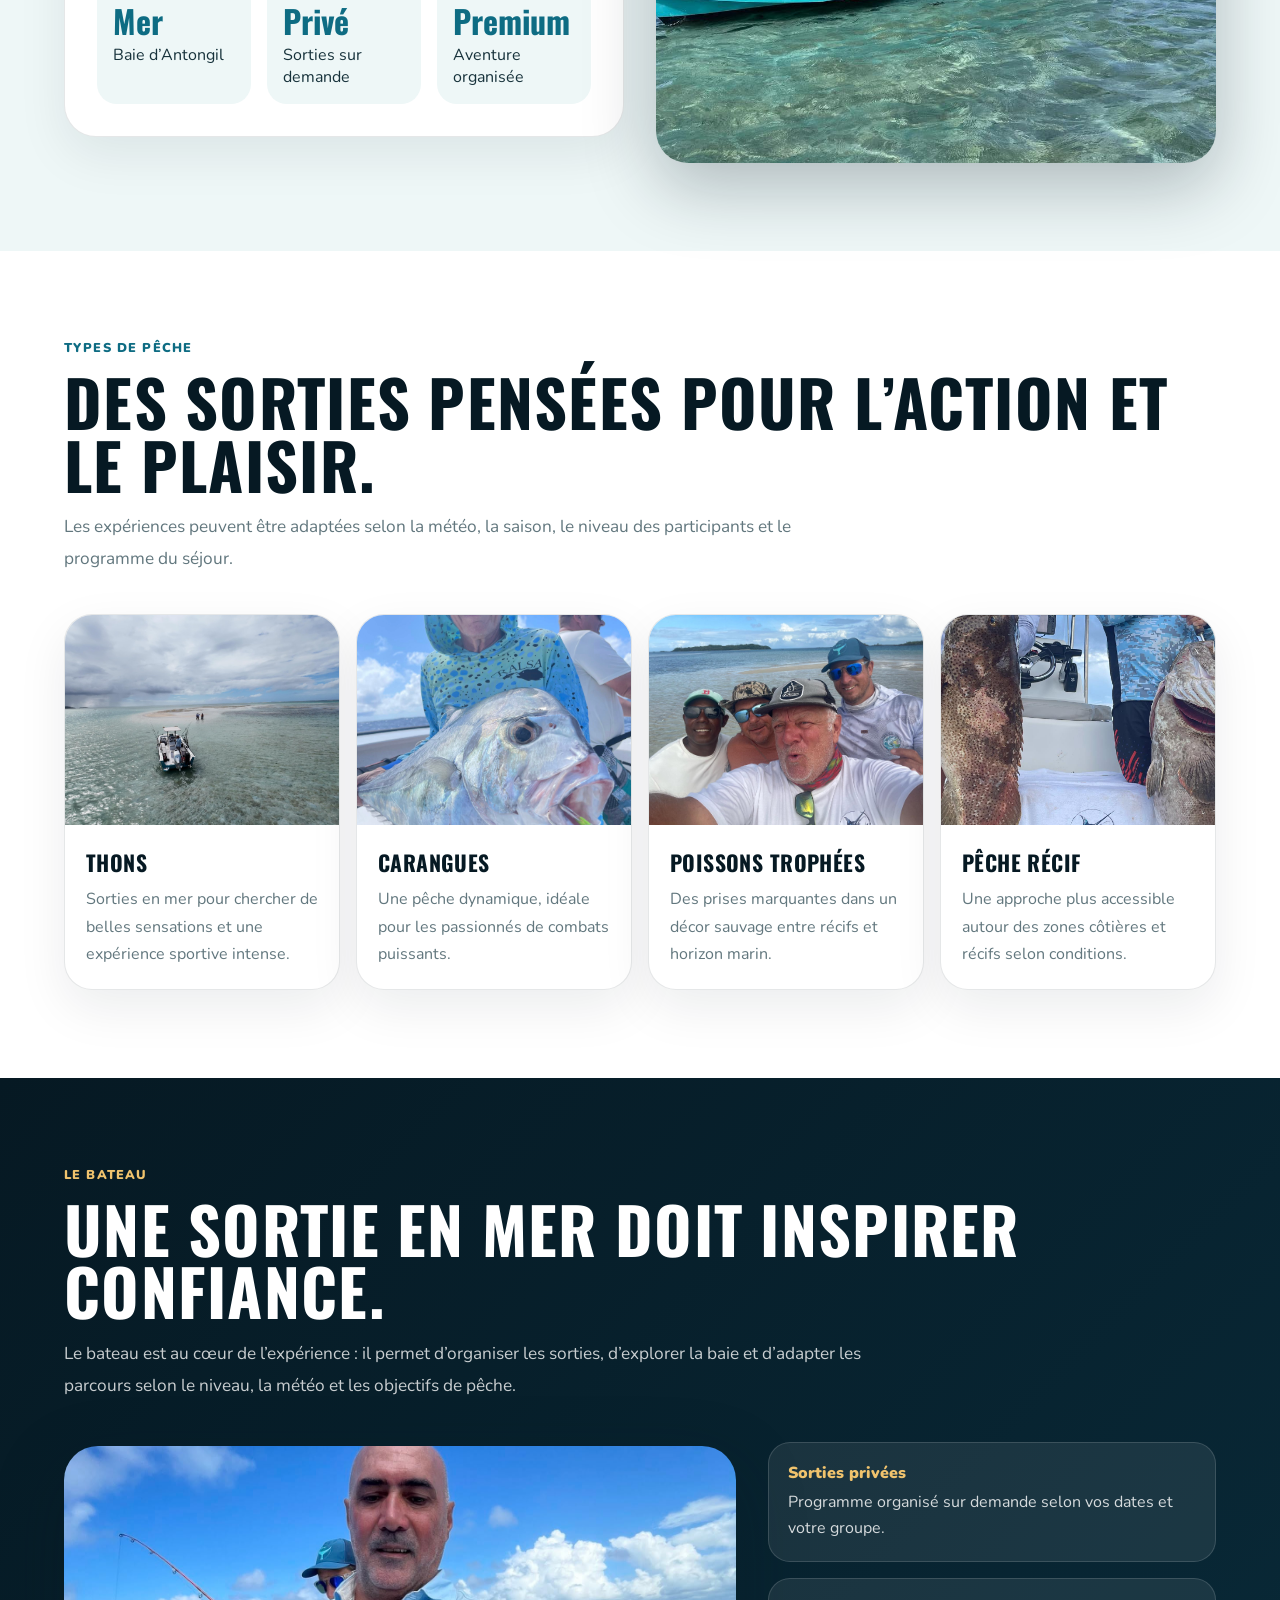
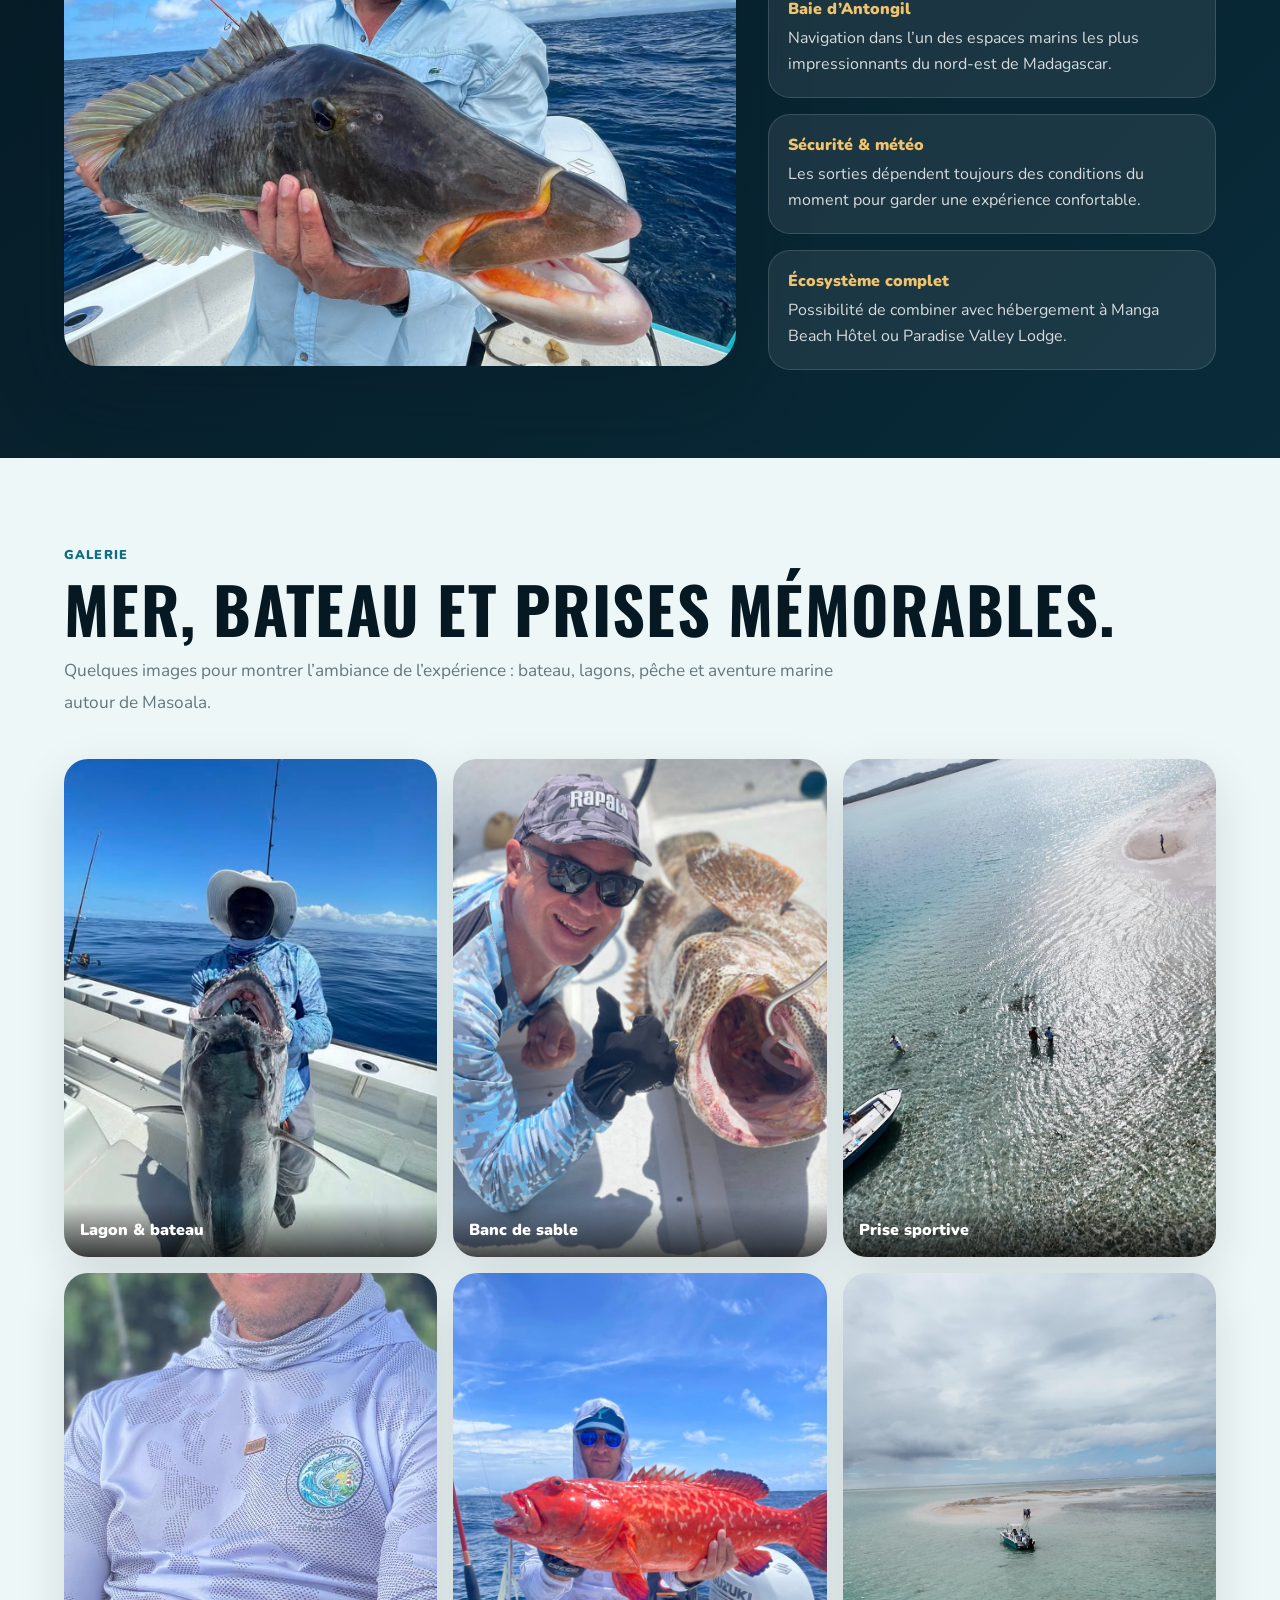
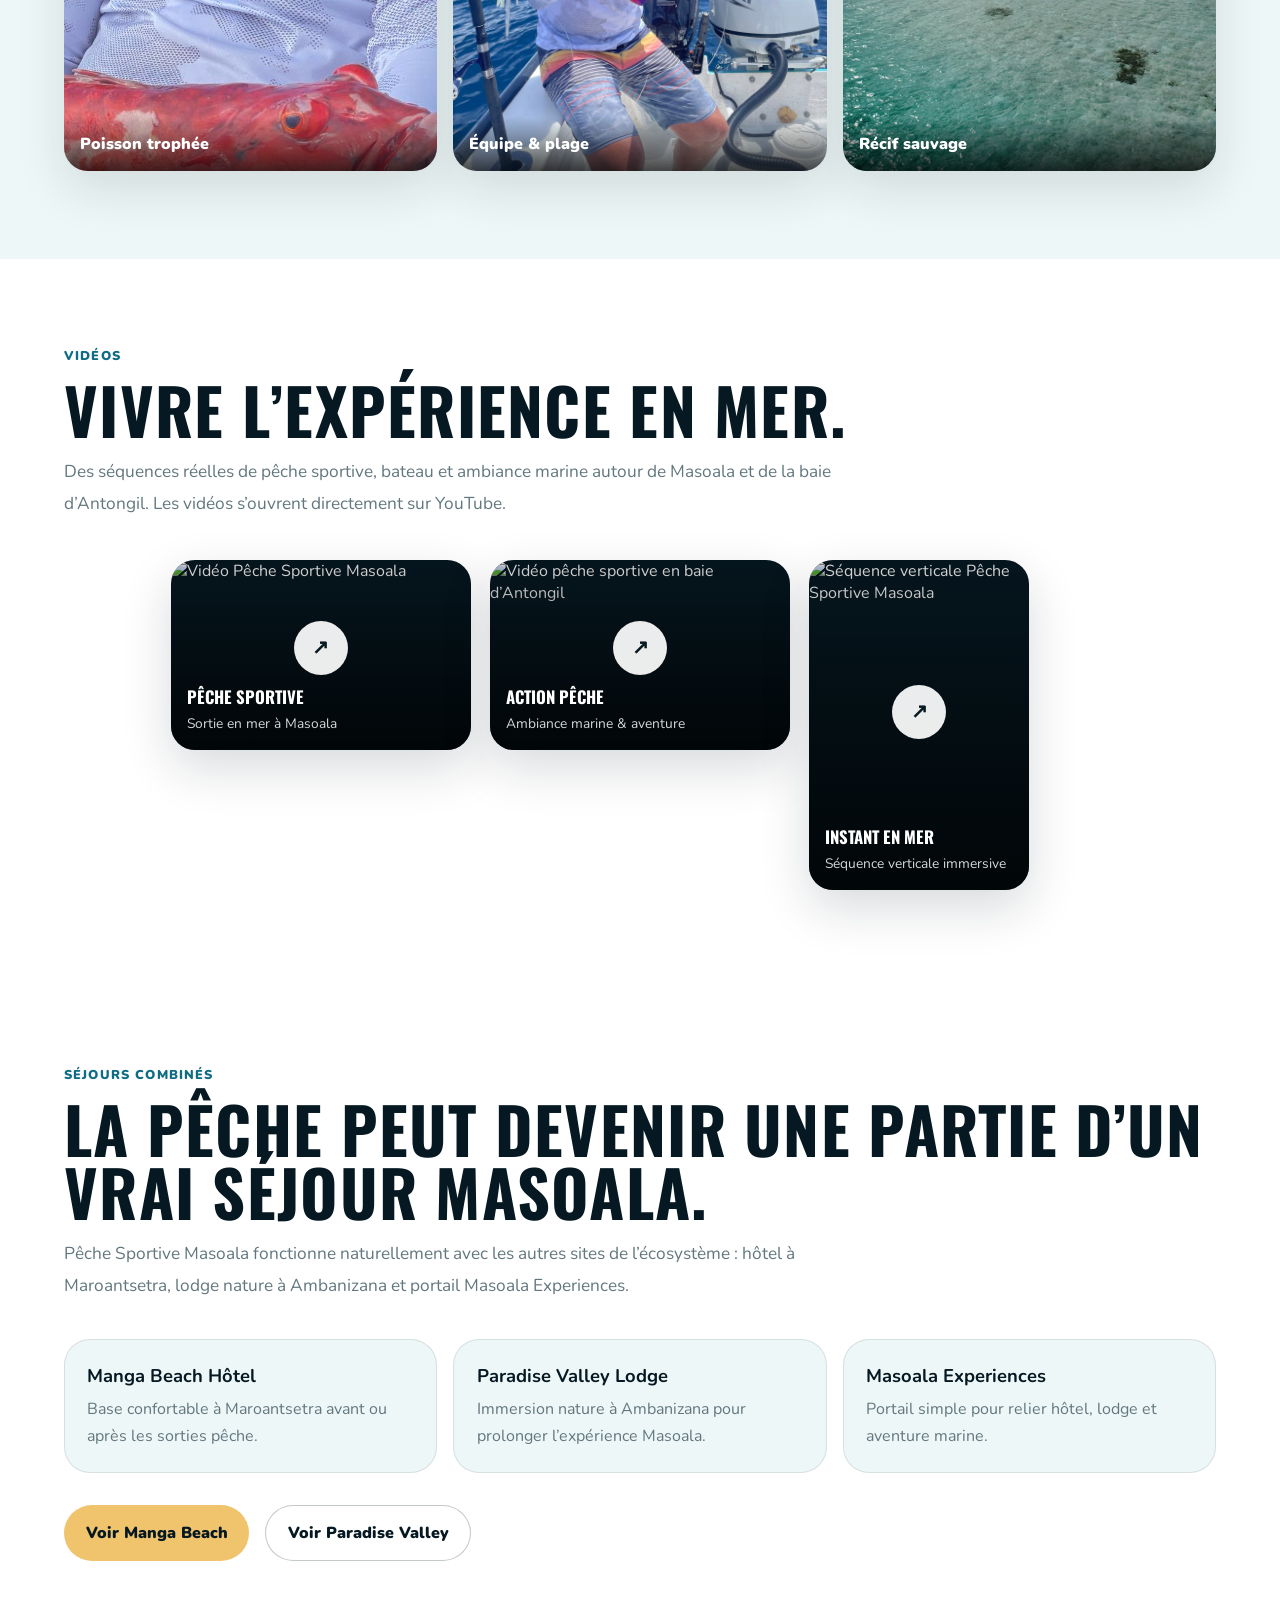
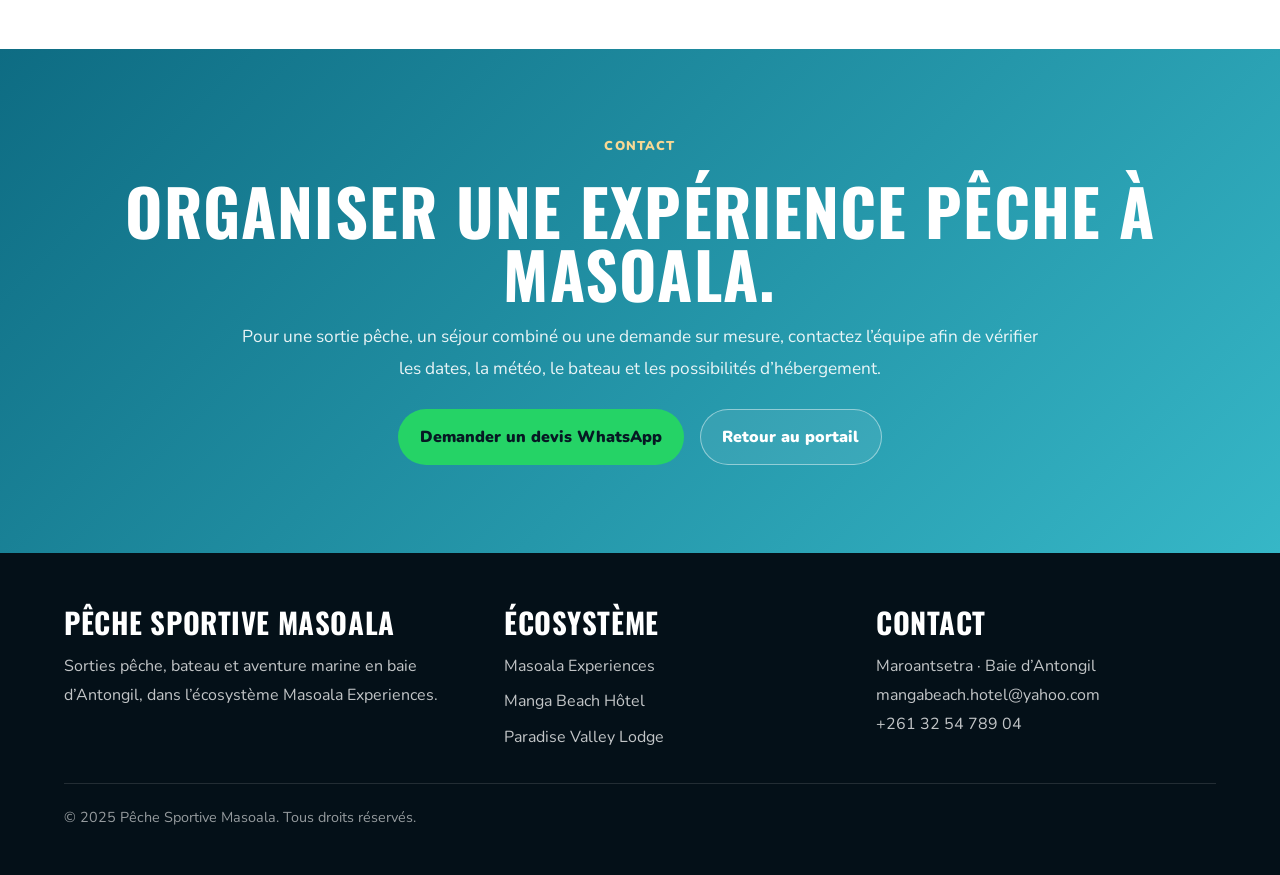
==== commit 80a26d65: "Add files via upload" ====
--- a/peche-sportive-masoala.html
+++ b/peche-sportive-masoala.html
@@ -195,6 +195,89 @@
 }
 }
 
+
+/* Video section safe rebuild */
+.video-section-clean{background:#fff}
+.video-grid-clean{
+display:grid;
+grid-template-columns:repeat(3,minmax(0,300px));
+justify-content:center;
+gap:1.2rem;
+margin-top:2.5rem
+}
+.video-card-clean{
+position:relative;
+display:block;
+width:100%;
+max-width:300px;
+height:190px;
+border-radius:24px;
+overflow:hidden;
+background:#061923;
+box-shadow:0 18px 50px rgba(6,25,35,.16);
+text-decoration:none;
+color:#fff
+}
+.video-card-clean img{
+width:100%;
+height:100%;
+object-fit:cover;
+display:block;
+transition:.35s
+}
+.video-card-clean:hover img{transform:scale(1.04)}
+.video-card-clean::after{
+content:"";
+position:absolute;
+inset:0;
+background:linear-gradient(to top,rgba(0,0,0,.78),rgba(0,0,0,.16))
+}
+.video-card-clean .play{
+position:absolute;
+left:50%;
+top:46%;
+transform:translate(-50%,-50%);
+z-index:2;
+width:54px;
+height:54px;
+border-radius:999px;
+background:rgba(255,255,255,.92);
+color:#061923;
+display:grid;
+place-items:center;
+font-size:1.25rem;
+font-weight:900
+}
+.video-card-clean .caption{
+position:absolute;
+left:0;
+right:0;
+bottom:0;
+z-index:2;
+padding:1rem;
+color:#fff
+}
+.video-card-clean .caption strong{
+display:block;
+font-family:'Oswald',sans-serif;
+text-transform:uppercase;
+font-size:1.05rem;
+margin-bottom:.2rem
+}
+.video-card-clean .caption span{
+color:rgba(255,255,255,.84);
+font-size:.86rem
+}
+.video-card-clean.vertical{
+max-width:220px;
+height:330px
+}
+@media(max-width:900px){
+.video-grid-clean{grid-template-columns:1fr;justify-items:center}
+.video-card-clean{width:min(100%,320px);height:200px}
+.video-card-clean.vertical{width:min(100%,220px);height:330px}
+}
+
 </style>
 </head>
 <body>
@@ -304,6 +387,36 @@
         </div>
       </div>
     </section>
+
+    
+<section id="videos" class="video-section-clean">
+  <div class="section-inner">
+    <p class="eyebrow">Vidéos</p>
+    <h2>Vivre l’expérience en mer.</h2>
+    <p class="lead">Des séquences réelles de pêche sportive, bateau et ambiance marine autour de Masoala et de la baie d’Antongil. Les vidéos s’ouvrent directement sur YouTube.</p>
+
+    <div class="video-grid-clean">
+      <a class="video-card-clean" href="https://youtu.be/xO0m_VlLsds" target="_blank" rel="noopener" aria-label="Voir la vidéo pêche sportive Masoala sur YouTube">
+        <img src="https://img.youtube.com/vi/xO0m_VlLsds/hqdefault.jpg" alt="Vidéo Pêche Sportive Masoala">
+        <span class="play">↗</span>
+        <span class="caption"><strong>Pêche Sportive</strong><span>Sortie en mer à Masoala</span></span>
+      </a>
+
+      <a class="video-card-clean" href="https://youtu.be/v1AvfbNLXkw" target="_blank" rel="noopener" aria-label="Voir la vidéo pêche sportive sur YouTube">
+        <img src="https://img.youtube.com/vi/v1AvfbNLXkw/hqdefault.jpg" alt="Vidéo pêche sportive en baie d’Antongil">
+        <span class="play">↗</span>
+        <span class="caption"><strong>Action pêche</strong><span>Ambiance marine & aventure</span></span>
+      </a>
+
+      <a class="video-card-clean vertical" href="https://youtube.com/shorts/WHjOj5uccRE" target="_blank" rel="noopener" aria-label="Voir la séquence verticale en mer sur YouTube">
+        <img src="https://img.youtube.com/vi/WHjOj5uccRE/hqdefault.jpg" alt="Séquence verticale Pêche Sportive Masoala">
+        <span class="play">↗</span>
+        <span class="caption"><strong>Instant en mer</strong><span>Séquence verticale immersive</span></span>
+      </a>
+    </div>
+  </div>
+</section>
+
 
     <section id="sejours" class="combo">
       <div class="section-inner">
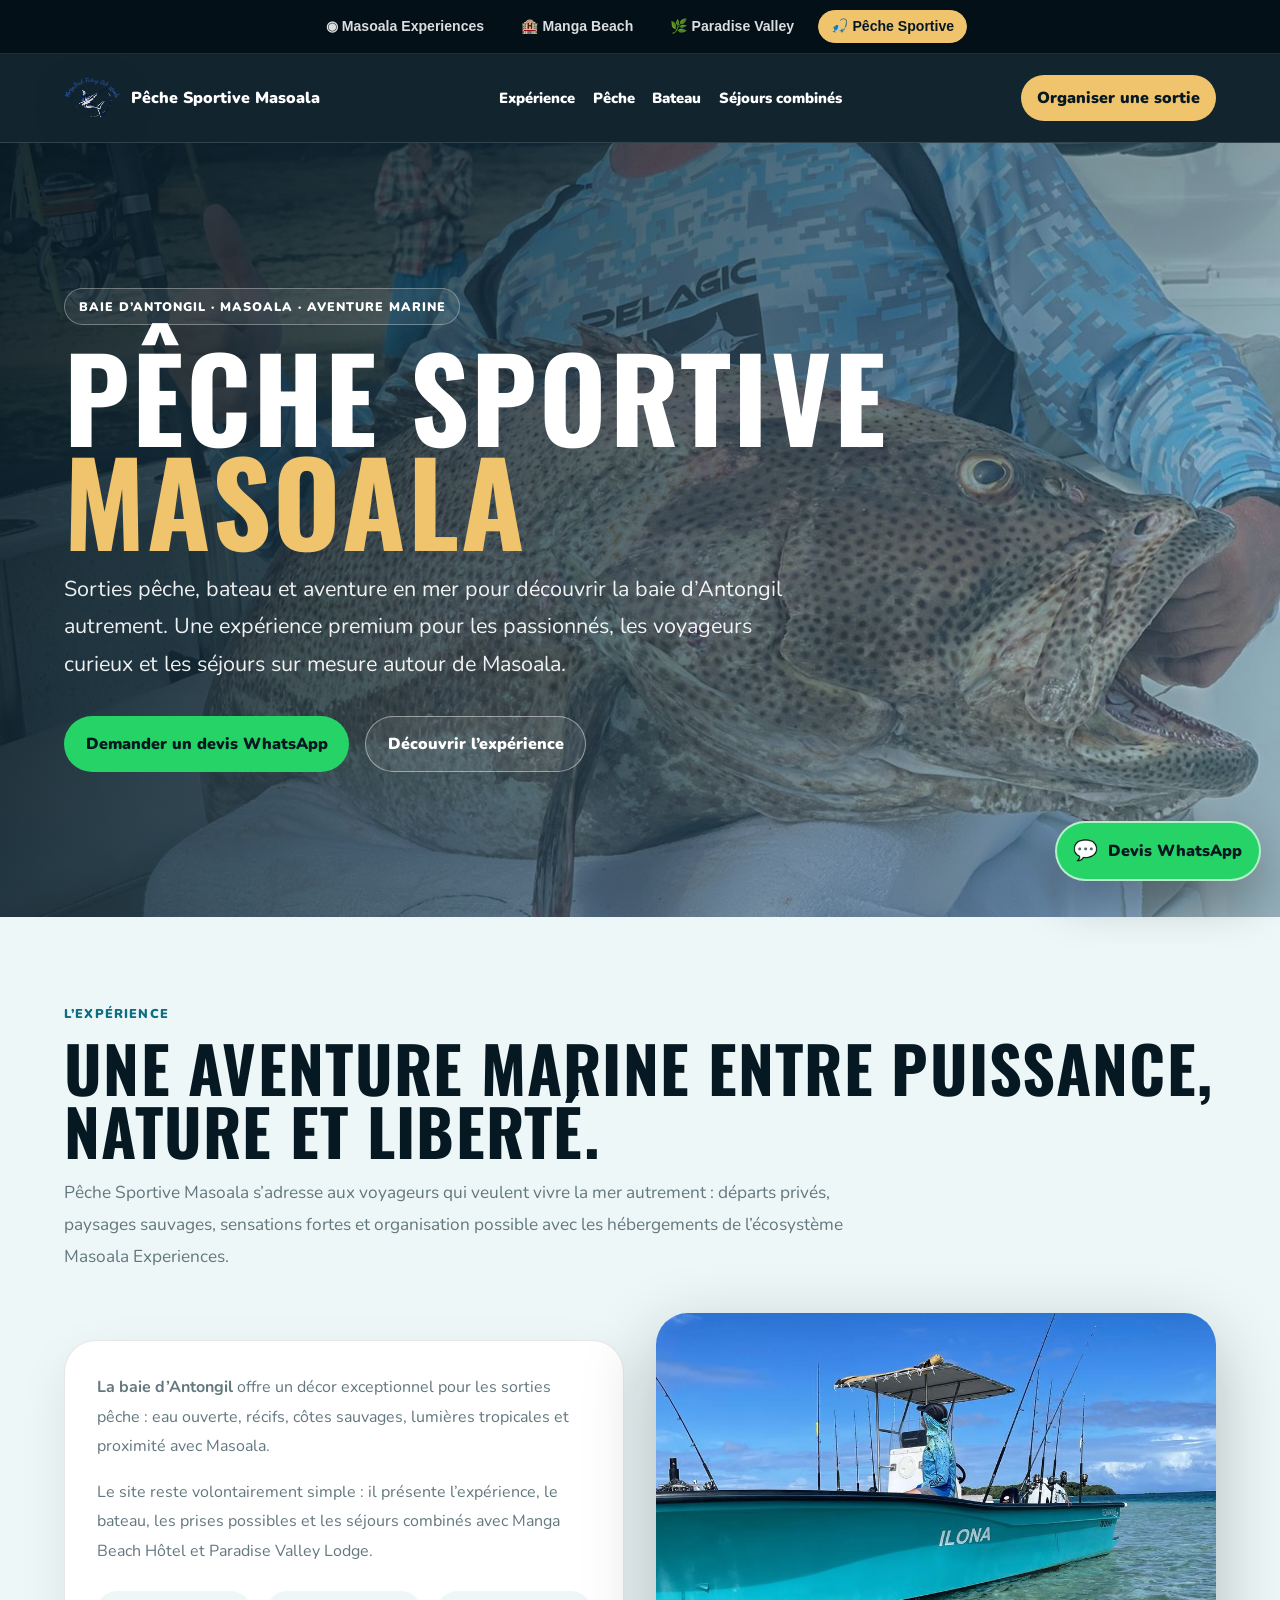
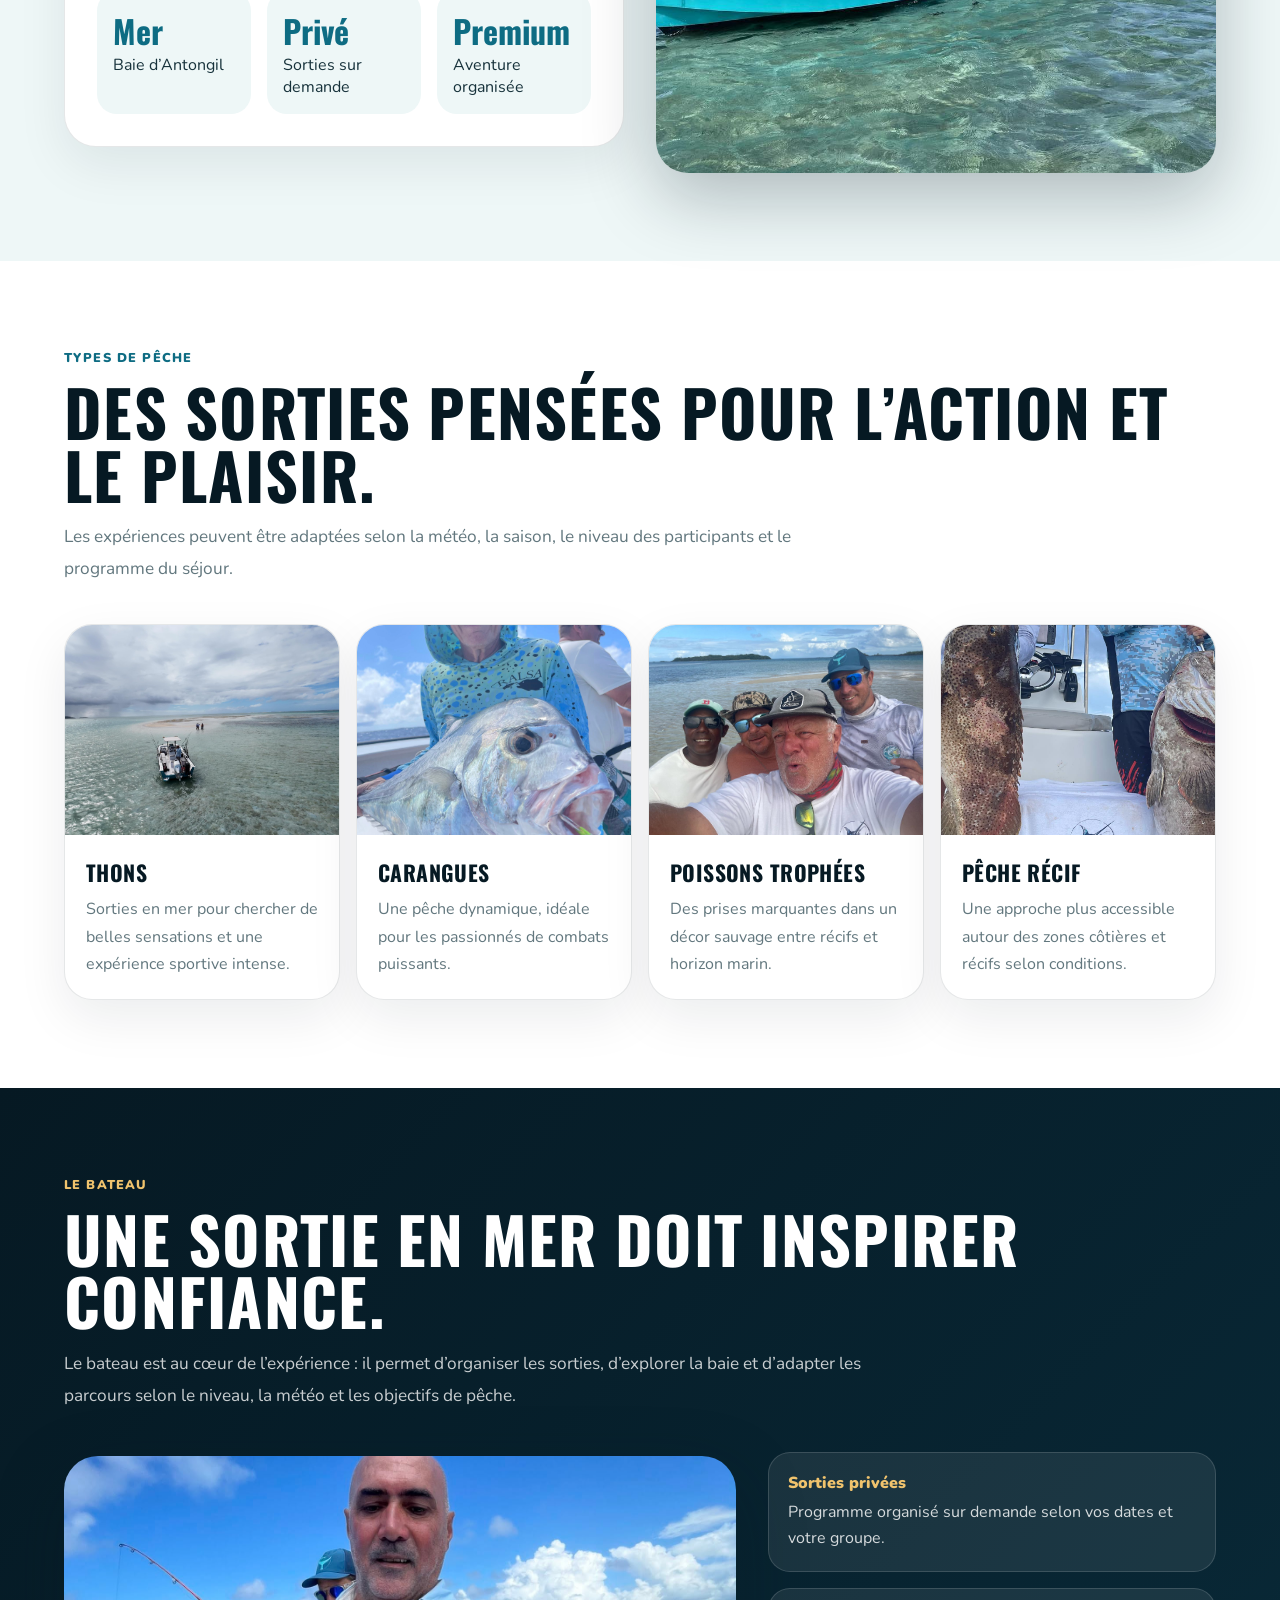
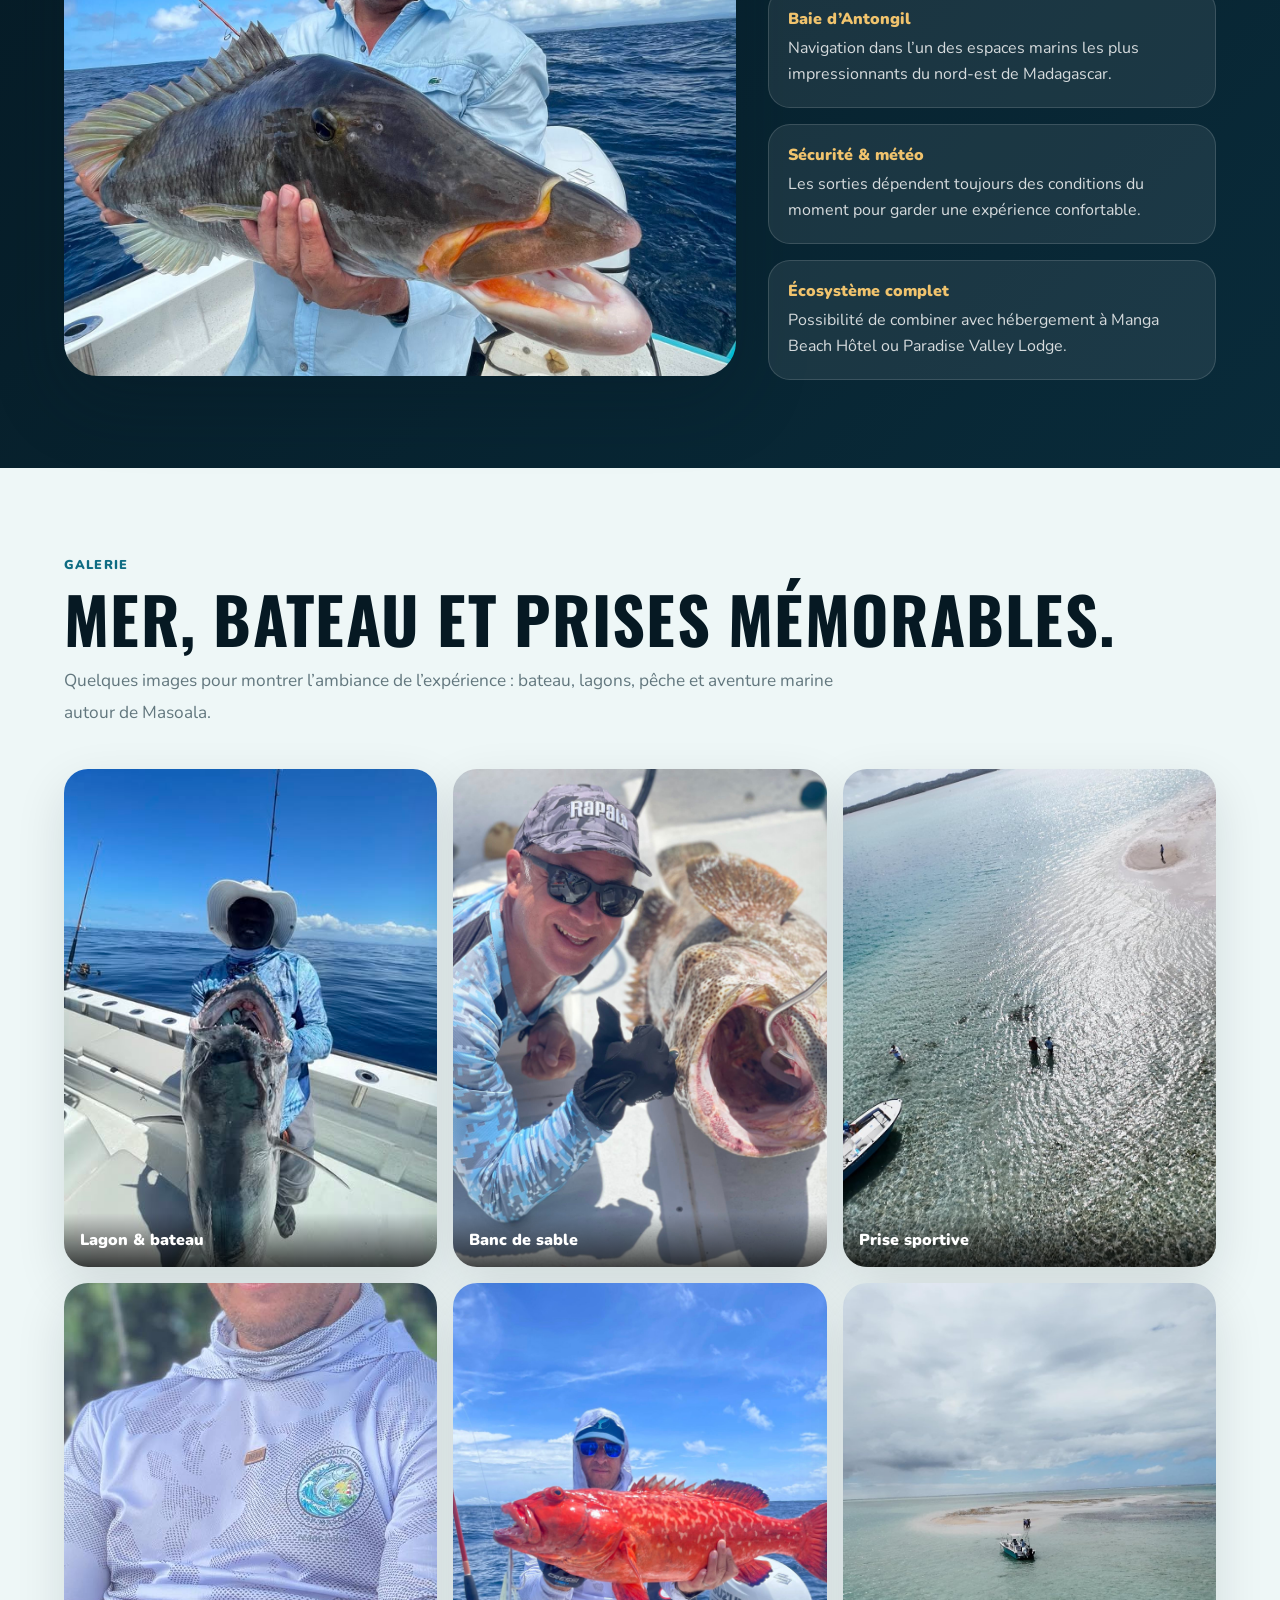
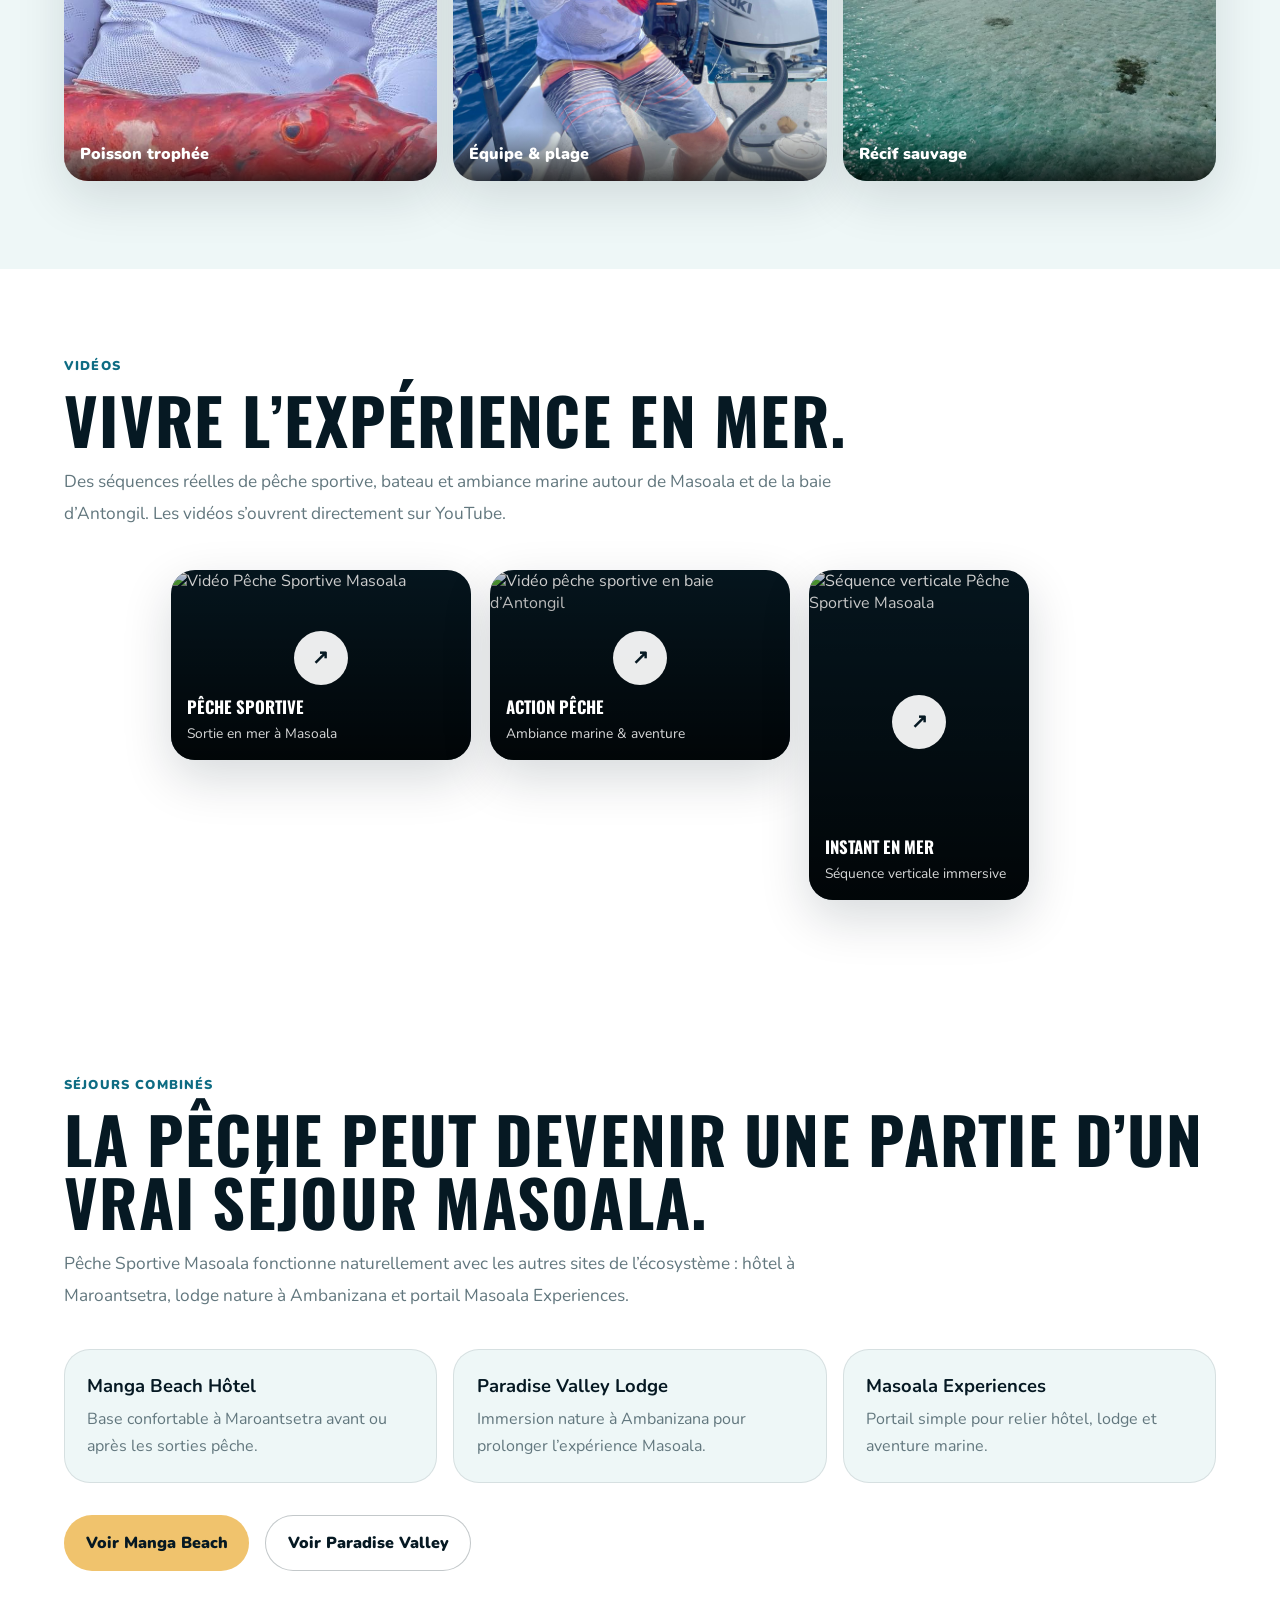
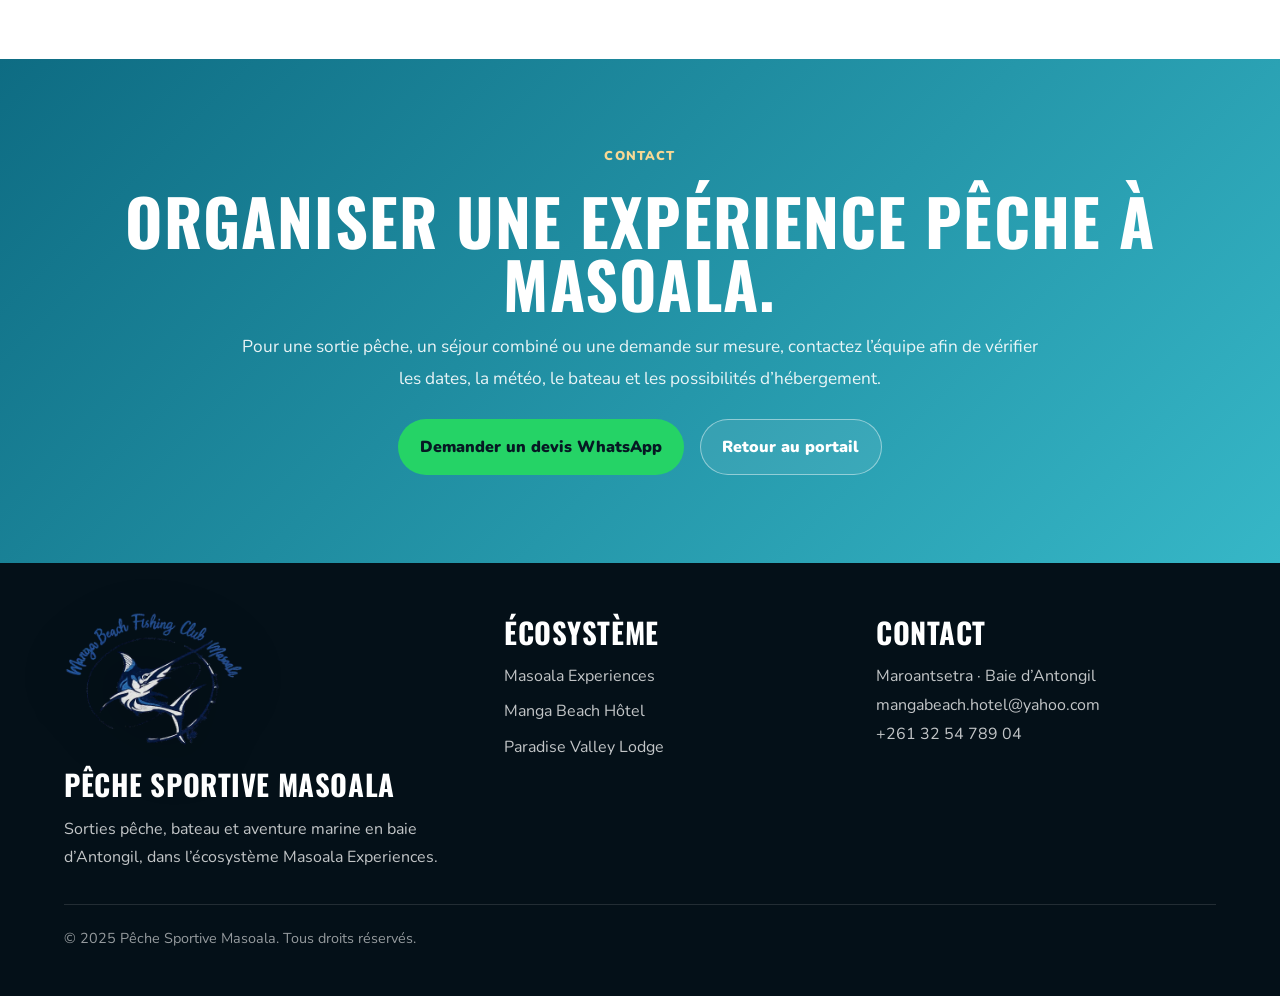
==== commit 1b3978cf: "Add files via upload" ====
--- a/peche-sportive-masoala.html
+++ b/peche-sportive-masoala.html
@@ -1,555 +1,82 @@
-<!DOCTYPE html>
-<html lang="fr">
-<head>
-  <meta charset="UTF-8" />
-  <meta name="viewport" content="width=device-width, initial-scale=1.0" />
-  <title>Pêche Sportive Masoala | Sorties pêche premium en baie d’Antongil</title>
-  <meta name="description" content="Pêche Sportive Masoala propose des sorties pêche premium en baie d’Antongil : bateau, aventure marine, pêche sportive, séjours combinés avec Manga Beach Hôtel et Paradise Valley Lodge." />
-  <meta name="keywords" content="pêche sportive Masoala, pêche Madagascar, baie d'Antongil, Maroantsetra, sortie pêche, bateau, pêche premium" />
-  <meta name="robots" content="index, follow" />
-  <meta property="og:title" content="Pêche Sportive Masoala | Sorties pêche premium en baie d’Antongil" />
-  <meta property="og:description" content="Sorties pêche, bateau et aventure marine autour de Masoala, Maroantsetra et la baie d’Antongil." />
-  <meta property="og:type" content="website" />
-  <link rel="preconnect" href="https://fonts.googleapis.com">
-  <link rel="preconnect" href="https://fonts.gstatic.com" crossorigin>
-  <link href="https://fonts.googleapis.com/css2?family=Oswald:wght@500;600;700&family=Nunito:wght@400;600;700;800;900&display=swap" rel="stylesheet">
-  <style>
-    :root{
-      --deep:#061923;
-      --navy:#092b3a;
-      --ocean:#0e6c83;
-      --cyan:#36b7c7;
-      --sand:#f0c36d;
-      --sun:#ff9d4d;
-      --white:#fff;
-      --text:#17323b;
-      --muted:#62777e;
-      --line:rgba(255,255,255,.14);
-      --shadow:0 24px 70px rgba(6,25,35,.28);
-    }
-    *{box-sizing:border-box;margin:0;padding:0}
-    html{scroll-behavior:smooth}
-    body{font-family:'Nunito',sans-serif;background:#eef7f7;color:var(--text);overflow-x:hidden}
-    a{text-decoration:none;color:inherit}
-    img{max-width:100%;display:block}
-    .topbar{display:flex;justify-content:center;gap:.7rem;flex-wrap:wrap;padding:.65rem 1rem;background:#041018;color:#fff;font-size:.88rem}
-    .topbar a{opacity:.92}
-    nav{position:sticky;top:0;z-index:50;display:flex;justify-content:space-between;align-items:center;padding:1rem 5vw;background:rgba(6,25,35,.95);backdrop-filter:blur(14px);color:#fff;border-bottom:1px solid var(--line)}
-    .brand{display:flex;align-items:center;gap:.7rem;font-weight:900}
-    .brand-mark{width:42px;height:42px;border-radius:16px;display:grid;place-items:center;background:linear-gradient(135deg,var(--sand),var(--sun));color:var(--deep);font-family:'Oswald',sans-serif;font-weight:700}
-    .nav-links{display:flex;gap:1.1rem;align-items:center;font-weight:900;font-size:.92rem}
-    .nav-cta{padding:.75rem 1rem;border-radius:999px;background:var(--sand);color:var(--deep);font-weight:900}
-    .hero{min-height:86vh;display:flex;align-items:center;padding:7rem 5vw;color:#fff;background:linear-gradient(110deg,rgba(6,25,35,.92),rgba(9,43,58,.64),rgba(14,108,131,.22)),url('assets/images/hero-trophy.jpg') center/cover no-repeat}
-    .hero-content{max-width:940px}
-    .kicker{display:inline-flex;padding:.55rem .85rem;border:1px solid rgba(255,255,255,.32);border-radius:999px;background:rgba(255,255,255,.08);font-weight:900;text-transform:uppercase;letter-spacing:.08em;font-size:.78rem;margin-bottom:1.2rem}
-    h1,h2,h3{font-family:'Oswald',sans-serif;text-transform:uppercase;letter-spacing:.02em}
-    h1{font-size:clamp(3.4rem,9vw,8rem);line-height:.9;margin-bottom:1.2rem}
-    h1 span{color:var(--sand)}
-    .hero p{font-size:clamp(1.05rem,2vw,1.35rem);max-width:760px;line-height:1.75;color:rgba(255,255,255,.92);margin-bottom:2rem}
-    .actions{display:flex;gap:1rem;flex-wrap:wrap}
-    .btn{display:inline-flex;align-items:center;justify-content:center;padding:1rem 1.35rem;border-radius:999px;font-weight:900}
-    .btn-primary{background:var(--sand);color:var(--deep)}
-    .btn-secondary{border:1px solid rgba(255,255,255,.45);color:#fff;background:rgba(255,255,255,.08)}
-    section{padding:5.5rem 5vw}
-    .section-inner{max-width:1180px;margin:0 auto}
-    .eyebrow{font-weight:900;text-transform:uppercase;letter-spacing:.09em;color:var(--ocean);font-size:.8rem;margin-bottom:.8rem}
-    h2{font-size:clamp(2.3rem,5vw,4.8rem);line-height:.98;color:var(--deep);margin-bottom:1rem}
-    .lead{max-width:820px;color:var(--muted);font-size:1.08rem;line-height:1.85}
-    .split{display:grid;grid-template-columns:1fr 1fr;gap:2rem;align-items:center;margin-top:2.5rem}
-    .split img{border-radius:32px;box-shadow:var(--shadow);height:460px;width:100%;object-fit:cover}
-    .panel{background:#fff;border:1px solid rgba(6,25,35,.10);border-radius:32px;padding:2rem;box-shadow:0 18px 50px rgba(6,25,35,.08)}
-    .panel p{color:var(--muted);line-height:1.85;margin-bottom:1rem}
-    .stats{display:grid;grid-template-columns:repeat(3,1fr);gap:1rem;margin-top:1.5rem}
-    .stat{padding:1rem;border-radius:20px;background:#eef7f7}
-    .stat strong{display:block;font-family:'Oswald';font-size:2rem;color:var(--ocean)}
-    .cards{display:grid;grid-template-columns:repeat(4,1fr);gap:1rem;margin-top:2.4rem}
-    .card{background:#fff;border-radius:28px;overflow:hidden;border:1px solid rgba(6,25,35,.10);box-shadow:0 18px 50px rgba(6,25,35,.08)}
-    .card img{height:210px;width:100%;object-fit:cover}
-    .card-content{padding:1.3rem}
-    .card h3{font-size:1.35rem;color:var(--deep);margin-bottom:.55rem}
-    .card p{line-height:1.7;color:var(--muted)}
-    .boat-section{background:linear-gradient(135deg,var(--deep),var(--navy));color:#fff}
-    .boat-section h2{color:#fff}
-    .boat-section .eyebrow{color:var(--sand)}
-    .boat-section .lead{color:rgba(255,255,255,.78)}
-    .boat-grid{display:grid;grid-template-columns:1.2fr .8fr;gap:2rem;align-items:center;margin-top:2.5rem}
-    .boat-grid img{height:520px;width:100%;object-fit:cover;border-radius:34px;box-shadow:var(--shadow)}
-    .boat-list{display:grid;gap:1rem}
-    .boat-item{padding:1.2rem;border-radius:22px;background:rgba(255,255,255,.08);border:1px solid rgba(255,255,255,.14)}
-    .boat-item strong{display:block;color:var(--sand);font-weight:900;margin-bottom:.3rem}
-    .boat-item span{color:rgba(255,255,255,.82);line-height:1.65}
-    .gallery{display:grid;grid-template-columns:repeat(3,1fr);gap:1rem;margin-top:2.5rem}
-    .gallery a{position:relative;border-radius:24px;overflow:hidden;min-height:270px;box-shadow:0 18px 50px rgba(6,25,35,.12)}
-    .gallery img{width:100%;height:100%;object-fit:cover;transition:.45s}
-    .gallery a:hover img{transform:scale(1.06)}
-    .gallery span{position:absolute;left:0;right:0;bottom:0;padding:1rem;background:linear-gradient(transparent,rgba(0,0,0,.72));color:#fff;font-weight:900}
-    .combo{background:#fff}
-    .combo-grid{display:grid;grid-template-columns:repeat(3,1fr);gap:1rem;margin-top:2.3rem}
-    .combo-card{padding:1.4rem;border:1px solid rgba(6,25,35,.10);border-radius:26px;background:#eef7f7}
-    .combo-card strong{display:block;font-size:1.15rem;color:var(--deep);margin-bottom:.5rem}
-    .combo-card p{line-height:1.7;color:var(--muted)}
-    .final-cta{background:linear-gradient(135deg,var(--ocean),var(--cyan));text-align:center;color:#fff}
-    .final-cta h2{color:#fff}
-    .final-cta p{margin:0 auto 1.5rem;color:rgba(255,255,255,.9)}
-    footer{background:#041018;color:#fff;padding:3rem 5vw}
-    .footer-inner{max-width:1180px;margin:0 auto;display:grid;grid-template-columns:1.2fr 1fr 1fr;gap:2rem}
-    footer h3{font-size:1.8rem;margin-bottom:.6rem}
-    footer p,footer a{color:rgba(255,255,255,.76);line-height:1.8}
-    .footer-links{display:grid;gap:.4rem}
-    .copyright{max-width:1180px;margin:2rem auto 0;padding-top:1.4rem;border-top:1px solid rgba(255,255,255,.12);color:rgba(255,255,255,.58);font-size:.9rem}
-    @media(max-width:1000px){
-      .nav-links{display:none}
-      .hero{padding:5rem 1.2rem;min-height:76vh}
-      section{padding:4rem 1.2rem}
-      .split,.boat-grid,.cards,.gallery,.combo-grid,.footer-inner{grid-template-columns:1fr}
-      .cards{gap:1.2rem}
-      .split img,.boat-grid img{height:340px}
-      .stats{grid-template-columns:1fr}
-      .topbar{font-size:.8rem}
-    }
-  
-/* Lightbox galerie v2 */
-.lightbox{position:fixed;inset:0;z-index:9999;display:none;align-items:center;justify-content:center;background:rgba(3,12,18,.92);padding:1.2rem}
-.lightbox.open{display:flex}
-.lightbox-content{position:relative;max-width:min(1100px,94vw);max-height:88vh;display:grid;gap:.8rem;text-align:center;color:#fff}
-.lightbox img{max-width:100%;max-height:78vh;object-fit:contain;border-radius:18px;box-shadow:0 24px 80px rgba(0,0,0,.45)}
-.lightbox-caption{font-weight:800;color:rgba(255,255,255,.88)}
-.lightbox-btn{position:absolute;border:0;border-radius:999px;background:rgba(255,255,255,.13);color:#fff;width:48px;height:48px;font-size:1.5rem;font-weight:900;cursor:pointer;backdrop-filter:blur(10px);display:grid;place-items:center;transition:.2s}
-.lightbox-btn:hover{background:rgba(255,255,255,.24);transform:scale(1.04)}
-.lightbox-close{top:1rem;right:1rem}
-.lightbox-prev{left:1rem;top:50%;transform:translateY(-50%)}
-.lightbox-next{right:1rem;top:50%;transform:translateY(-50%)}
-.lightbox-prev:hover,.lightbox-next:hover{transform:translateY(-50%) scale(1.04)}
-@media(max-width:700px){.lightbox{padding:.8rem}.lightbox img{max-height:70vh;border-radius:14px}.lightbox-btn{width:42px;height:42px;font-size:1.25rem}.lightbox-prev{left:.55rem}.lightbox-next{right:.55rem}.lightbox-close{top:.55rem;right:.55rem}}
-
-
-/* WhatsApp devis v3 */
-.whatsapp-float{
-  position:fixed;right:1.2rem;bottom:1.2rem;z-index:9998;
-  display:inline-flex;align-items:center;gap:.6rem;
-  padding:.9rem 1.05rem;border-radius:999px;
-  background:#25D366;color:#061923;font-weight:900;
-  box-shadow:0 18px 50px rgba(0,0,0,.28);
-  border:2px solid rgba(255,255,255,.65);
-  transition:.2s;
+<!DOCTYPE html> <html lang="fr"> <head> <meta charset="UTF-8" /> <meta name="viewport" content="width=device-width, initial-scale=1.0" /> <title>Pêche Sportive Masoala | Sorties pêche premium en baie d’Antongil</title> <meta name="description" content="Pêche Sportive Masoala propose des sorties pêche premium en baie d’Antongil : bateau, aventure marine, pêche sportive, séjours combinés avec Manga Beach Hôtel et Paradise Valley Lodge." /> <meta name="keywords" content="pêche sportive Masoala, pêche Madagascar, baie d'Antongil, Maroantsetra, sortie pêche, bateau, pêche premium" /> <meta name="robots" content="index, follow" /> <meta property="og:title" content="Pêche Sportive Masoala | Sorties pêche premium en baie d’Antongil" /> <meta property="og:description" content="Sorties pêche, bateau et aventure marine autour de Masoala, Maroantsetra et la baie d’Antongil." /> <meta property="og:type" content="website" /> <link rel="preconnect" href="https://fonts.googleapis.com"> <link rel="preconnect" href="https://fonts.gstatic.com" crossorigin> <link href="https://fonts.googleapis.com/css2?family=Oswald:wght@500;600;700&family=Nunito:wght@400;600;700;800;900&display=swap" rel="stylesheet"> <style>:root{--deep:#061923;--navy:#092b3a;--ocean:#0e6c83;--cyan:#36b7c7;--sand:#f0c36d;--sun:#ff9d4d;--white:#fff;--text:#17323b;--muted:#62777e;--line:rgba(255,255,255,.14);--shadow:0 24px 70px rgba(6,25,35,.28);}*{box-sizing:border-box;margin:0;padding:0}html{scroll-behavior:smooth}body{font-family:'Nunito',sans-serif;background:#eef7f7;color:var(--text);overflow-x:hidden}a{text-decoration:none;color:inherit}img{max-width:100%;display:block}.topbar{display:flex;justify-content:center;gap:.7rem;flex-wrap:wrap;padding:.65rem 1rem;background:#041018;color:#fff;font-size:.88rem}.topbar a{opacity:.92}nav{position:sticky;top:0;z-index:50;display:flex;justify-content:space-between;align-items:center;padding:1rem 5vw;background:rgba(6,25,35,.95);backdrop-filter:blur(14px);color:#fff;border-bottom:1px solid var(--line)}.brand{display:flex;align-items:center;gap:.7rem;font-weight:900}.brand-mark{width:42px;height:42px;border-radius:16px;display:grid;place-items:center;background:linear-gradient(135deg,var(--sand),var(--sun));color:var(--deep);font-family:'Oswald',sans-serif;font-weight:700}.nav-links{display:flex;gap:1.1rem;align-items:center;font-weight:900;font-size:.92rem}.nav-cta{padding:.75rem 1rem;border-radius:999px;background:var(--sand);color:var(--deep);font-weight:900}.hero{min-height:86vh;display:flex;align-items:center;padding:7rem 5vw;color:#fff;background:linear-gradient(110deg,rgba(6,25,35,.92),rgba(9,43,58,.64),rgba(14,108,131,.22)),url('assets/images/hero-trophy.jpg') center/cover no-repeat}.hero-content{max-width:940px}.kicker{display:inline-flex;padding:.55rem .85rem;border:1px solid rgba(255,255,255,.32);border-radius:999px;background:rgba(255,255,255,.08);font-weight:900;text-transform:uppercase;letter-spacing:.08em;font-size:.78rem;margin-bottom:1.2rem}h1,h2,h3{font-family:'Oswald',sans-serif;text-transform:uppercase;letter-spacing:.02em}h1{font-size:clamp(3.4rem,9vw,8rem);line-height:.9;margin-bottom:1.2rem}h1 span{color:var(--sand)}.hero p{font-size:clamp(1.05rem,2vw,1.35rem);max-width:760px;line-height:1.75;color:rgba(255,255,255,.92);margin-bottom:2rem}.actions{display:flex;gap:1rem;flex-wrap:wrap}.btn{display:inline-flex;align-items:center;justify-content:center;padding:1rem 1.35rem;border-radius:999px;font-weight:900}.btn-primary{background:var(--sand);color:var(--deep)}.btn-secondary{border:1px solid rgba(255,255,255,.45);color:#fff;background:rgba(255,255,255,.08)}section{padding:5.5rem 5vw}.section-inner{max-width:1180px;margin:0 auto}.eyebrow{font-weight:900;text-transform:uppercase;letter-spacing:.09em;color:var(--ocean);font-size:.8rem;margin-bottom:.8rem}h2{font-size:clamp(2.3rem,5vw,4.8rem);line-height:.98;color:var(--deep);margin-bottom:1rem}.lead{max-width:820px;color:var(--muted);font-size:1.08rem;line-height:1.85}.split{display:grid;grid-template-columns:1fr 1fr;gap:2rem;align-items:center;margin-top:2.5rem}.split img{border-radius:32px;box-shadow:var(--shadow);height:460px;width:100%;object-fit:cover}.panel{background:#fff;border:1px solid rgba(6,25,35,.10);border-radius:32px;padding:2rem;box-shadow:0 18px 50px rgba(6,25,35,.08)}.panel p{color:var(--muted);line-height:1.85;margin-bottom:1rem}.stats{display:grid;grid-template-columns:repeat(3,1fr);gap:1rem;margin-top:1.5rem}.stat{padding:1rem;border-radius:20px;background:#eef7f7}.stat strong{display:block;font-family:'Oswald';font-size:2rem;color:var(--ocean)}.cards{display:grid;grid-template-columns:repeat(4,1fr);gap:1rem;margin-top:2.4rem}.card{background:#fff;border-radius:28px;overflow:hidden;border:1px solid rgba(6,25,35,.10);box-shadow:0 18px 50px rgba(6,25,35,.08)}.card img{height:210px;width:100%;object-fit:cover}.card-content{padding:1.3rem}.card h3{font-size:1.35rem;color:var(--deep);margin-bottom:.55rem}.card p{line-height:1.7;color:var(--muted)}.boat-section{background:linear-gradient(135deg,var(--deep),var(--navy));color:#fff}.boat-section h2{color:#fff}.boat-section .eyebrow{color:var(--sand)}.boat-section .lead{color:rgba(255,255,255,.78)}.boat-grid{display:grid;grid-template-columns:1.2fr .8fr;gap:2rem;align-items:center;margin-top:2.5rem}.boat-grid img{height:520px;width:100%;object-fit:cover;border-radius:34px;box-shadow:var(--shadow)}.boat-list{display:grid;gap:1rem}.boat-item{padding:1.2rem;border-radius:22px;background:rgba(255,255,255,.08);border:1px solid rgba(255,255,255,.14)}.boat-item strong{display:block;color:var(--sand);font-weight:900;margin-bottom:.3rem}.boat-item span{color:rgba(255,255,255,.82);line-height:1.65}.gallery{display:grid;grid-template-columns:repeat(3,1fr);gap:1rem;margin-top:2.5rem}.gallery a{position:relative;border-radius:24px;overflow:hidden;min-height:270px;box-shadow:0 18px 50px rgba(6,25,35,.12)}.gallery img{width:100%;height:100%;object-fit:cover;transition:.45s}.gallery a:hover img{transform:scale(1.06)}.gallery span{position:absolute;left:0;right:0;bottom:0;padding:1rem;background:linear-gradient(transparent,rgba(0,0,0,.72));color:#fff;font-weight:900}.combo{background:#fff}.combo-grid{display:grid;grid-template-columns:repeat(3,1fr);gap:1rem;margin-top:2.3rem}.combo-card{padding:1.4rem;border:1px solid rgba(6,25,35,.10);border-radius:26px;background:#eef7f7}.combo-card strong{display:block;font-size:1.15rem;color:var(--deep);margin-bottom:.5rem}.combo-card p{line-height:1.7;color:var(--muted)}.final-cta{background:linear-gradient(135deg,var(--ocean),var(--cyan));text-align:center;color:#fff}.final-cta h2{color:#fff}.final-cta p{margin:0 auto 1.5rem;color:rgba(255,255,255,.9)}footer{background:#041018;color:#fff;padding:3rem 5vw}.footer-inner{max-width:1180px;margin:0 auto;display:grid;grid-template-columns:1.2fr 1fr 1fr;gap:2rem}footer h3{font-size:1.8rem;margin-bottom:.6rem}footer p,footer a{color:rgba(255,255,255,.76);line-height:1.8}.footer-links{display:grid;gap:.4rem}.copyright{max-width:1180px;margin:2rem auto 0;padding-top:1.4rem;border-top:1px solid rgba(255,255,255,.12);color:rgba(255,255,255,.58);font-size:.9rem}@media(max-width:1000px){.nav-links{display:none}.hero{padding:5rem 1.2rem;min-height:76vh}section{padding:4rem 1.2rem}.split,.boat-grid,.cards,.gallery,.combo-grid,.footer-inner{grid-template-columns:1fr}.cards{gap:1.2rem}.split img,.boat-grid img{height:340px}.stats{grid-template-columns:1fr}.topbar{font-size:.8rem}}.lightbox{position:fixed;inset:0;z-index:9999;display:none;align-items:center;justify-content:center;background:rgba(3,12,18,.92);padding:1.2rem}.lightbox.open{display:flex}.lightbox-content{position:relative;max-width:min(1100px,94vw);max-height:88vh;display:grid;gap:.8rem;text-align:center;color:#fff}.lightbox img{max-width:100%;max-height:78vh;object-fit:contain;border-radius:18px;box-shadow:0 24px 80px rgba(0,0,0,.45)}.lightbox-caption{font-weight:800;color:rgba(255,255,255,.88)}.lightbox-btn{position:absolute;border:0;border-radius:999px;background:rgba(255,255,255,.13);color:#fff;width:48px;height:48px;font-size:1.5rem;font-weight:900;cursor:pointer;backdrop-filter:blur(10px);display:grid;place-items:center;transition:.2s}.lightbox-btn:hover{background:rgba(255,255,255,.24);transform:scale(1.04)}.lightbox-close{top:1rem;right:1rem}.lightbox-prev{left:1rem;top:50%;transform:translateY(-50%)}.lightbox-next{right:1rem;top:50%;transform:translateY(-50%)}.lightbox-prev:hover,.lightbox-next:hover{transform:translateY(-50%) scale(1.04)}@media(max-width:700px){.lightbox{padding:.8rem}.lightbox img{max-height:70vh;border-radius:14px}.lightbox-btn{width:42px;height:42px;font-size:1.25rem}.lightbox-prev{left:.55rem}.lightbox-next{right:.55rem}.lightbox-close{top:.55rem;right:.55rem}}.whatsapp-float{position:fixed;right:1.2rem;bottom:1.2rem;z-index:9998;display:inline-flex;align-items:center;gap:.6rem;padding:.9rem 1.05rem;border-radius:999px;background:#25D366;color:#061923;font-weight:900;box-shadow:0 18px 50px rgba(0,0,0,.28);border:2px solid rgba(255,255,255,.65);transition:.2s;}.whatsapp-float:hover{transform:translateY(-3px);box-shadow:0 24px 70px rgba(0,0,0,.34)}.whatsapp-float .wa-icon{font-size:1.25rem}.whatsapp-cta{background:#25D366!important;color:#061923!important;border-color:#25D366!important;}@media(max-width:700px){.whatsapp-float{left:1rem;right:1rem;bottom:1rem;justify-content:center}}.ecosystem-nav{position:relative;z-index:9999;display:flex;justify-content:center;align-items:center;gap:.65rem;flex-wrap:wrap;padding:.62rem 1rem;background:#041018;color:#fff;font-family:Arial,sans-serif;font-size:.88rem;line-height:1.2;border-bottom:1px solid rgba(255,255,255,.12)}.ecosystem-nav a{display:inline-flex;align-items:center;gap:.35rem;padding:.45rem .75rem;border-radius:999px;color:rgba(255,255,255,.86);text-decoration:none;font-weight:800;border:1px solid transparent;transition:.2s}.ecosystem-nav a:hover{background:rgba(255,255,255,.10);color:#fff}.ecosystem-nav a.active{background:#f0c36d;color:#061923;border-color:#f0c36d}@media(max-width:720px){.ecosystem-nav{justify-content:flex-start;overflow-x:auto;flex-wrap:nowrap;padding:.58rem .8rem}.ecosystem-nav a{white-space:nowrap;font-size:.82rem}}.video-section-clean{background:#fff}.video-grid-clean{display:grid;grid-template-columns:repeat(3,minmax(0,300px));justify-content:center;gap:1.2rem;margin-top:2.5rem}.video-card-clean{position:relative;display:block;width:100%;max-width:300px;height:190px;border-radius:24px;overflow:hidden;background:#061923;box-shadow:0 18px 50px rgba(6,25,35,.16);text-decoration:none;color:#fff}.video-card-clean img{width:100%;height:100%;object-fit:cover;display:block;transition:.35s}.video-card-clean:hover img{transform:scale(1.04)}.video-card-clean::after{content:"";position:absolute;inset:0;background:linear-gradient(to top,rgba(0,0,0,.78),rgba(0,0,0,.16))}.video-card-clean .play{position:absolute;left:50%;top:46%;transform:translate(-50%,-50%);z-index:2;width:54px;height:54px;border-radius:999px;background:rgba(255,255,255,.92);color:#061923;display:grid;place-items:center;font-size:1.25rem;font-weight:900}.video-card-clean .caption{position:absolute;left:0;right:0;bottom:0;z-index:2;padding:1rem;color:#fff}.video-card-clean .caption strong{display:block;font-family:'Oswald',sans-serif;text-transform:uppercase;font-size:1.05rem;margin-bottom:.2rem}.video-card-clean .caption span{color:rgba(255,255,255,.84);font-size:.86rem}.video-card-clean.vertical{max-width:220px;height:330px}@media(max-width:900px){.video-grid-clean{grid-template-columns:1fr;justify-items:center}.video-card-clean{width:min(100%,320px);height:200px}.video-card-clean.vertical{width:min(100%,220px);height:330px}}
+/* Peche Sportive logo integration */
+.peche-logo-nav{
+  width:56px;
+  height:56px;
+  object-fit:contain;
+  display:block;
+  flex-shrink:0;
+  filter:drop-shadow(0 10px 22px rgba(0,0,0,.34));
 }
-.whatsapp-float:hover{transform:translateY(-3px);box-shadow:0 24px 70px rgba(0,0,0,.34)}
-.whatsapp-float .wa-icon{font-size:1.25rem}
-.whatsapp-cta{
-  background:#25D366!important;color:#061923!important;
-  border-color:#25D366!important;
+.peche-footer-logo{
+  width:180px;
+  max-width:100%;
+  height:auto;
+  object-fit:contain;
+  display:block;
+  margin:0 0 1rem;
+  filter:drop-shadow(0 12px 26px rgba(0,0,0,.28));
 }
 @media(max-width:700px){
-  .whatsapp-float{left:1rem;right:1rem;bottom:1rem;justify-content:center}
+  .peche-logo-nav{width:48px;height:48px}
+  .peche-footer-logo{width:150px}
 }
 
-
-/* Ecosystem navigation final */
-.ecosystem-nav{
-position:relative;
-z-index:9999;
-display:flex;
-justify-content:center;
-align-items:center;
-gap:.65rem;
-flex-wrap:wrap;
-padding:.62rem 1rem;
-background:#041018;
-color:#fff;
-font-family:Arial,sans-serif;
-font-size:.88rem;
-line-height:1.2;
-border-bottom:1px solid rgba(255,255,255,.12)
+</style> <script async src="https://www.googletagmanager.com/gtag/js?id=G-XXXXXXXXXX"></script><script>window.dataLayer=window.dataLayer||[];function gtag(){dataLayer.push(arguments);}gtag('js',new Date());gtag('config','G-XXXXXXXXXX');</script><meta property="og:image" content="https://peche-sportive-masoala.vercel.app/assets/images/hero-boat.jpg"/><meta property="og:image:width" content="1200"/><meta property="og:image:height" content="630"/><meta property="og:url" content="https://peche-sportive-masoala.vercel.app/peche-sportive-masoala.html"/><link rel="canonical" href="https://peche-sportive-masoala.vercel.app/peche-sportive-masoala.html"/>
+  <link rel="icon" href="favicon.ico">
+  <link rel="apple-touch-icon" href="assets/peche-sportive-icon-512.png">
+</head> <body> <div class="ecosystem-nav" aria-label="Navigation écosystème Masoala"> <a href="https://masoala-experiences.vercel.app/">◉ Masoala Experiences</a> <a href="https://manga-beach-hotel.vercel.app/">🏨 Manga Beach</a> <a href="https://paradise-valley-lodge.vercel.app/">🌿 Paradise Valley</a> <a href="https://peche-sportive-masoala.vercel.app/" class="active">🎣 Pêche Sportive</a> </div> <nav> <a class="brand" href="index.html" aria-label="Pêche Sportive Masoala accueil"> <img class="peche-logo-nav" src="assets/peche-sportive-logo-small.webp" alt="Logo Pêche Sportive Masoala"><span>Pêche Sportive Masoala</span> </a> <div class="nav-links"> <a href="#experience">Expérience</a> <a href="#peche">Pêche</a> <a href="#bateau">Bateau</a> <a href="#sejours">Séjours combinés</a> </div> <a class="nav-cta" href="#contact">Organiser une sortie</a> </nav> <header class="hero"> <div class="hero-content"> <span class="kicker">Baie d’Antongil · Masoala · Aventure marine</span> <h1>Pêche Sportive <span>Masoala</span></h1> <p>Sorties pêche, bateau et aventure en mer pour découvrir la baie d’Antongil autrement. Une expérience premium pour les passionnés, les voyageurs curieux et les séjours sur mesure autour de Masoala.</p> <div class="actions"> <a class="btn whatsapp-cta" href="https://wa.me/262639698604?text=Bonjour%2C%20je%20souhaite%20avoir%20des%20informations%20et%20un%20devis%20pour%20une%20sortie%20P%C3%AAche%20Sportive%20Masoala." target="_blank" rel="noopener">Demander un devis WhatsApp</a> <a class="btn btn-secondary" href="#experience">Découvrir l’expérience</a> </div> </div> </header> <main> <section id="experience"> <div class="section-inner"> <p class="eyebrow">L’expérience</p> <h2>Une aventure marine entre puissance, nature et liberté.</h2> <p class="lead">Pêche Sportive Masoala s’adresse aux voyageurs qui veulent vivre la mer autrement : départs privés, paysages sauvages, sensations fortes et organisation possible avec les hébergements de l’écosystème Masoala Experiences.</p> <div class="split"> <div class="panel"> <p><strong>La baie d’Antongil</strong> offre un décor exceptionnel pour les sorties pêche : eau ouverte, récifs, côtes sauvages, lumières tropicales et proximité avec Masoala.</p> <p>Le site reste volontairement simple : il présente l’expérience, le bateau, les prises possibles et les séjours combinés avec Manga Beach Hôtel et Paradise Valley Lodge.</p> <div class="stats"> <div class="stat"><strong>Mer</strong><span>Baie d’Antongil</span></div> <div class="stat"><strong>Privé</strong><span>Sorties sur demande</span></div> <div class="stat"><strong>Premium</strong><span>Aventure organisée</span></div> </div> </div> <img src="assets/images/hero-boat.jpg" alt="Bateau de pêche sportive à Masoala"> </div> </div> </section> <section id="peche" style="background:#fff"> <div class="section-inner"> <p class="eyebrow">Types de pêche</p> <h2>Des sorties pensées pour l’action et le plaisir.</h2> <p class="lead">Les expériences peuvent être adaptées selon la météo, la saison, le niveau des participants et le programme du séjour.</p> <div class="cards"> <article class="card"><img src="assets/images/catch-tuna.jpg" alt="Thon pêché à Masoala"><div class="card-content"><h3>Thons</h3><p>Sorties en mer pour chercher de belles sensations et une expérience sportive intense.</p></div></article> <article class="card"><img src="assets/images/catch-silver-trevally.jpg" alt="Carangue argentée"><div class="card-content"><h3>Carangues</h3><p>Une pêche dynamique, idéale pour les passionnés de combats puissants.</p></div></article> <article class="card"><img src="assets/images/catch-red-trophy.jpg" alt="Poisson trophée rouge"><div class="card-content"><h3>Poissons trophées</h3><p>Des prises marquantes dans un décor sauvage entre récifs et horizon marin.</p></div></article> <article class="card"><img src="assets/images/catch-double-grouper.jpg" alt="Mérous pêchés en baie d'Antongil"><div class="card-content"><h3>Pêche récif</h3><p>Une approche plus accessible autour des zones côtières et récifs selon conditions.</p></div></article> </div> </div> </section> <section id="bateau" class="boat-section"> <div class="section-inner"> <p class="eyebrow">Le bateau</p> <h2>Une sortie en mer doit inspirer confiance.</h2> <p class="lead">Le bateau est au cœur de l’expérience : il permet d’organiser les sorties, d’explorer la baie et d’adapter les parcours selon le niveau, la météo et les objectifs de pêche.</p> <div class="boat-grid"> <img src="assets/images/boat-ilona.jpg" alt="Bateau Ilona pour pêche sportive"> <div class="boat-list"> <div class="boat-item"><strong>Sorties privées</strong><span>Programme organisé sur demande selon vos dates et votre groupe.</span></div> <div class="boat-item"><strong>Baie d’Antongil</strong><span>Navigation dans l’un des espaces marins les plus impressionnants du nord-est de Madagascar.</span></div> <div class="boat-item"><strong>Sécurité & météo</strong><span>Les sorties dépendent toujours des conditions du moment pour garder une expérience confortable.</span></div> <div class="boat-item"><strong>Écosystème complet</strong><span>Possibilité de combiner avec hébergement à Manga Beach Hôtel ou Paradise Valley Lodge.</span></div> </div> </div> </div> </section> <section> <div class="section-inner"> <p class="eyebrow">Galerie</p> <h2>Mer, bateau et prises mémorables.</h2> <p class="lead">Quelques images pour montrer l’ambiance de l’expérience : bateau, lagons, pêche et aventure marine autour de Masoala.</p> <div class="gallery"> <a href="assets/images/aerial-lagoon-boat.jpg"><img src="assets/images/aerial-lagoon-boat.jpg" alt="Bateau sur lagon"><span>Lagon & bateau</span></a> <a href="assets/images/aerial-sandbank.jpg"><img src="assets/images/aerial-sandbank.jpg" alt="Banc de sable"><span>Banc de sable</span></a> <a href="assets/images/catch-open-mouth.jpg"><img src="assets/images/catch-open-mouth.jpg" alt="Prise de pêche sportive"><span>Prise sportive</span></a> <a href="assets/images/catch-red-grouper-close.jpg"><img src="assets/images/catch-red-grouper-close.jpg" alt="Mérou rouge"><span>Poisson trophée</span></a> <a href="assets/images/team-beach.jpg"><img src="assets/images/team-beach.jpg" alt="Équipe sur la plage"><span>Équipe & plage</span></a> <a href="assets/images/aerial-wide-reef.jpg"><img src="assets/images/aerial-wide-reef.jpg" alt="Récif vu du ciel"><span>Récif sauvage</span></a> </div> </div> </section> <section id="videos" class="video-section-clean"> <div class="section-inner"> <p class="eyebrow">Vidéos</p> <h2>Vivre l’expérience en mer.</h2> <p class="lead">Des séquences réelles de pêche sportive, bateau et ambiance marine autour de Masoala et de la baie d’Antongil. Les vidéos s’ouvrent directement sur YouTube.</p> <div class="video-grid-clean"> <a class="video-card-clean" href="https://youtu.be/xO0m_VlLsds" target="_blank" rel="noopener" aria-label="Voir la vidéo pêche sportive Masoala sur YouTube"> <img src="https://img.youtube.com/vi/xO0m_VlLsds/hqdefault.jpg" alt="Vidéo Pêche Sportive Masoala"> <span class="play">↗</span> <span class="caption"><strong>Pêche Sportive</strong><span>Sortie en mer à Masoala</span></span> </a> <a class="video-card-clean" href="https://youtu.be/v1AvfbNLXkw" target="_blank" rel="noopener" aria-label="Voir la vidéo pêche sportive sur YouTube"> <img src="https://img.youtube.com/vi/v1AvfbNLXkw/hqdefault.jpg" alt="Vidéo pêche sportive en baie d’Antongil"> <span class="play">↗</span> <span class="caption"><strong>Action pêche</strong><span>Ambiance marine & aventure</span></span> </a> <a class="video-card-clean vertical" href="https://youtube.com/shorts/WHjOj5uccRE" target="_blank" rel="noopener" aria-label="Voir la séquence verticale en mer sur YouTube"> <img src="https://img.youtube.com/vi/WHjOj5uccRE/hqdefault.jpg" alt="Séquence verticale Pêche Sportive Masoala"> <span class="play">↗</span> <span class="caption"><strong>Instant en mer</strong><span>Séquence verticale immersive</span></span> </a> </div> </div> </section> <section id="sejours" class="combo"> <div class="section-inner"> <p class="eyebrow">Séjours combinés</p> <h2>La pêche peut devenir une partie d’un vrai séjour Masoala.</h2> <p class="lead">Pêche Sportive Masoala fonctionne naturellement avec les autres sites de l’écosystème : hôtel à Maroantsetra, lodge nature à Ambanizana et portail Masoala Experiences.</p> <div class="combo-grid"> <div class="combo-card"><strong>Manga Beach Hôtel</strong><p>Base confortable à Maroantsetra avant ou après les sorties pêche.</p></div> <div class="combo-card"><strong>Paradise Valley Lodge</strong><p>Immersion nature à Ambanizana pour prolonger l’expérience Masoala.</p></div> <div class="combo-card"><strong>Masoala Experiences</strong><p>Portail simple pour relier hôtel, lodge et aventure marine.</p></div> </div> <div class="actions" style="margin-top:2rem"> <a class="btn btn-primary" href="https://manga-beach-hotel.vercel.app/">Voir Manga Beach</a> <a class="btn btn-secondary" style="color:var(--deep);border-color:rgba(6,25,35,.24)" href="https://paradise-valley-lodge.vercel.app/">Voir Paradise Valley</a> </div> </div> </section> <section id="contact" class="final-cta"> <div class="section-inner"> <p class="eyebrow" style="color:#f8d894">Contact</p> <h2>Organiser une expérience pêche à Masoala.</h2> <p class="lead">Pour une sortie pêche, un séjour combiné ou une demande sur mesure, contactez l’équipe afin de vérifier les dates, la météo, le bateau et les possibilités d’hébergement.</p> <div class="actions" style="justify-content:center"> <a class="btn btn-primary whatsapp-cta" href="https://wa.me/262639698604?text=Bonjour%2C%20je%20souhaite%20avoir%20des%20informations%20et%20un%20devis%20pour%20une%20sortie%20P%C3%AAche%20Sportive%20Masoala." target="_blank" rel="noopener">Demander un devis WhatsApp</a> <a class="btn btn-secondary" href="https://masoala-experiences.vercel.app/">Retour au portail</a> </div> </div> </section> </main> <footer> <div class="footer-inner"> <div> <img class="peche-footer-logo" src="assets/peche-sportive-logo-small.webp" alt="Logo Pêche Sportive Masoala">
+        <h3>Pêche Sportive Masoala</h3> <p>Sorties pêche, bateau et aventure marine en baie d’Antongil, dans l’écosystème Masoala Experiences.</p> </div> <div> <h3>Écosystème</h3> <div class="footer-links"> <a href="https://masoala-experiences.vercel.app/">Masoala Experiences</a> <a href="https://manga-beach-hotel.vercel.app/">Manga Beach Hôtel</a> <a href="https://paradise-valley-lodge.vercel.app/">Paradise Valley Lodge</a> </div> </div> <div> <h3>Contact</h3> <p>Maroantsetra · Baie d’Antongil<br>mangabeach.hotel@yahoo.com<br>+261 32 54 789 04</p> </div> </div> <div class="copyright">© 2025 Pêche Sportive Masoala. Tous droits réservés.</div> </footer> <div class="lightbox" id="galleryLightbox" aria-hidden="true" role="dialog" aria-label="Galerie photo agrandie"> <button class="lightbox-btn lightbox-close" type="button" aria-label="Fermer">×</button> <button class="lightbox-btn lightbox-prev" type="button" aria-label="Photo précédente">‹</button> <div class="lightbox-content"> <img id="lightboxImage" src="" alt=""> <div class="lightbox-caption" id="lightboxCaption"></div> </div> <button class="lightbox-btn lightbox-next" type="button" aria-label="Photo suivante">›</button> </div> <script>
+(function(){
+const items = Array.from(document.querySelectorAll('.gallery a'));
+const lightbox = document.getElementById('galleryLightbox');
+const image = document.getElementById('lightboxImage');
+const caption = document.getElementById('lightboxCaption');
+const closeBtn = lightbox ? lightbox.querySelector('.lightbox-close') : null;
+const prevBtn = lightbox ? lightbox.querySelector('.lightbox-prev') : null;
+const nextBtn = lightbox ? lightbox.querySelector('.lightbox-next') : null;
+let currentIndex = 0;
+function openLightbox(index){
+if(!lightbox || !items.length) return;
+currentIndex = index;
+const link = items[currentIndex];
+const img = link.querySelector('img');
+const labelEl = link.querySelector('span');
+const label = labelEl ? labelEl.textContent : (img ? img.alt : 'Photo');
+image.src = link.getAttribute('href');
+image.alt = img ? img.alt : label;
+caption.textContent = label + ' · ' + (currentIndex + 1) + ' / ' + items.length;
+lightbox.classList.add('open');
+lightbox.setAttribute('aria-hidden','false');
+document.body.style.overflow = 'hidden';
 }
-.ecosystem-nav a{
-display:inline-flex;
-align-items:center;
-gap:.35rem;
-padding:.45rem .75rem;
-border-radius:999px;
-color:rgba(255,255,255,.86);
-text-decoration:none;
-font-weight:800;
-border:1px solid transparent;
-transition:.2s
+function closeLightbox(){
+lightbox.classList.remove('open');
+lightbox.setAttribute('aria-hidden','true');
+document.body.style.overflow = '';
+image.src = '';
 }
-.ecosystem-nav a:hover{
-background:rgba(255,255,255,.10);
-color:#fff
+function showNext(){ openLightbox((currentIndex + 1) % items.length); }
+function showPrev(){ openLightbox((currentIndex - 1 + items.length) % items.length); }
+items.forEach(function(item, index){
+item.addEventListener('click', function(e){
+e.preventDefault();
+openLightbox(index);
+});
+});
+if(closeBtn) closeBtn.addEventListener('click', closeLightbox);
+if(nextBtn) nextBtn.addEventListener('click', showNext);
+if(prevBtn) prevBtn.addEventListener('click', showPrev);
+if(lightbox){
+lightbox.addEventListener('click', function(e){
+if(e.target === lightbox) closeLightbox();
+});
 }
-.ecosystem-nav a.active{
-background:#f0c36d;
-color:#061923;
-border-color:#f0c36d
-}
-@media(max-width:720px){
-.ecosystem-nav{
-justify-content:flex-start;
-overflow-x:auto;
-flex-wrap:nowrap;
-padding:.58rem .8rem
-}
-.ecosystem-nav a{
-white-space:nowrap;
-font-size:.82rem
-}
-}
-
-
-/* Video section safe rebuild */
-.video-section-clean{background:#fff}
-.video-grid-clean{
-display:grid;
-grid-template-columns:repeat(3,minmax(0,300px));
-justify-content:center;
-gap:1.2rem;
-margin-top:2.5rem
-}
-.video-card-clean{
-position:relative;
-display:block;
-width:100%;
-max-width:300px;
-height:190px;
-border-radius:24px;
-overflow:hidden;
-background:#061923;
-box-shadow:0 18px 50px rgba(6,25,35,.16);
-text-decoration:none;
-color:#fff
-}
-.video-card-clean img{
-width:100%;
-height:100%;
-object-fit:cover;
-display:block;
-transition:.35s
-}
-.video-card-clean:hover img{transform:scale(1.04)}
-.video-card-clean::after{
-content:"";
-position:absolute;
-inset:0;
-background:linear-gradient(to top,rgba(0,0,0,.78),rgba(0,0,0,.16))
-}
-.video-card-clean .play{
-position:absolute;
-left:50%;
-top:46%;
-transform:translate(-50%,-50%);
-z-index:2;
-width:54px;
-height:54px;
-border-radius:999px;
-background:rgba(255,255,255,.92);
-color:#061923;
-display:grid;
-place-items:center;
-font-size:1.25rem;
-font-weight:900
-}
-.video-card-clean .caption{
-position:absolute;
-left:0;
-right:0;
-bottom:0;
-z-index:2;
-padding:1rem;
-color:#fff
-}
-.video-card-clean .caption strong{
-display:block;
-font-family:'Oswald',sans-serif;
-text-transform:uppercase;
-font-size:1.05rem;
-margin-bottom:.2rem
-}
-.video-card-clean .caption span{
-color:rgba(255,255,255,.84);
-font-size:.86rem
-}
-.video-card-clean.vertical{
-max-width:220px;
-height:330px
-}
-@media(max-width:900px){
-.video-grid-clean{grid-template-columns:1fr;justify-items:center}
-.video-card-clean{width:min(100%,320px);height:200px}
-.video-card-clean.vertical{width:min(100%,220px);height:330px}
-}
-
-</style>
-</head>
-<body>
-
-<div class="ecosystem-nav" aria-label="Navigation écosystème Masoala">
-<a href="https://masoala-experiences.vercel.app/">◉ Masoala Experiences</a>
-<a href="https://manga-beach-hotel.vercel.app/">🏨 Manga Beach</a>
-<a href="https://paradise-valley-lodge.vercel.app/">🌿 Paradise Valley</a>
-<a href="https://peche-sportive-masoala.vercel.app/" class="active">🎣 Pêche Sportive</a>
-</div>
-
-  
-
-  <nav>
-    <a class="brand" href="index.html" aria-label="Pêche Sportive Masoala accueil">
-      <span class="brand-mark">PS</span>
-      <span>Pêche Sportive Masoala</span>
-    </a>
-    <div class="nav-links">
-      <a href="#experience">Expérience</a>
-      <a href="#peche">Pêche</a>
-      <a href="#bateau">Bateau</a>
-      <a href="#sejours">Séjours combinés</a>
-    </div>
-    <a class="nav-cta" href="#contact">Organiser une sortie</a>
-  </nav>
-
-  <header class="hero">
-    <div class="hero-content">
-      <span class="kicker">Baie d’Antongil · Masoala · Aventure marine</span>
-      <h1>Pêche Sportive <span>Masoala</span></h1>
-      <p>Sorties pêche, bateau et aventure en mer pour découvrir la baie d’Antongil autrement. Une expérience premium pour les passionnés, les voyageurs curieux et les séjours sur mesure autour de Masoala.</p>
-      <div class="actions">
-        <a class="btn whatsapp-cta" href="https://wa.me/262639698604?text=Bonjour%2C%20je%20souhaite%20avoir%20des%20informations%20et%20un%20devis%20pour%20une%20sortie%20P%C3%AAche%20Sportive%20Masoala." target="_blank" rel="noopener">Demander un devis WhatsApp</a>
-        <a class="btn btn-secondary" href="#experience">Découvrir l’expérience</a>
-      </div>
-    </div>
-  </header>
-
-  <main>
-    <section id="experience">
-      <div class="section-inner">
-        <p class="eyebrow">L’expérience</p>
-        <h2>Une aventure marine entre puissance, nature et liberté.</h2>
-        <p class="lead">Pêche Sportive Masoala s’adresse aux voyageurs qui veulent vivre la mer autrement : départs privés, paysages sauvages, sensations fortes et organisation possible avec les hébergements de l’écosystème Masoala Experiences.</p>
-
-        <div class="split">
-          <div class="panel">
-            <p><strong>La baie d’Antongil</strong> offre un décor exceptionnel pour les sorties pêche : eau ouverte, récifs, côtes sauvages, lumières tropicales et proximité avec Masoala.</p>
-            <p>Le site reste volontairement simple : il présente l’expérience, le bateau, les prises possibles et les séjours combinés avec Manga Beach Hôtel et Paradise Valley Lodge.</p>
-            <div class="stats">
-              <div class="stat"><strong>Mer</strong><span>Baie d’Antongil</span></div>
-              <div class="stat"><strong>Privé</strong><span>Sorties sur demande</span></div>
-              <div class="stat"><strong>Premium</strong><span>Aventure organisée</span></div>
-            </div>
-          </div>
-          <img src="assets/images/hero-boat.jpg" alt="Bateau de pêche sportive à Masoala">
-        </div>
-      </div>
-    </section>
-
-    <section id="peche" style="background:#fff">
-      <div class="section-inner">
-        <p class="eyebrow">Types de pêche</p>
-        <h2>Des sorties pensées pour l’action et le plaisir.</h2>
-        <p class="lead">Les expériences peuvent être adaptées selon la météo, la saison, le niveau des participants et le programme du séjour.</p>
-
-        <div class="cards">
-          <article class="card"><img src="assets/images/catch-tuna.jpg" alt="Thon pêché à Masoala"><div class="card-content"><h3>Thons</h3><p>Sorties en mer pour chercher de belles sensations et une expérience sportive intense.</p></div></article>
-          <article class="card"><img src="assets/images/catch-silver-trevally.jpg" alt="Carangue argentée"><div class="card-content"><h3>Carangues</h3><p>Une pêche dynamique, idéale pour les passionnés de combats puissants.</p></div></article>
-          <article class="card"><img src="assets/images/catch-red-trophy.jpg" alt="Poisson trophée rouge"><div class="card-content"><h3>Poissons trophées</h3><p>Des prises marquantes dans un décor sauvage entre récifs et horizon marin.</p></div></article>
-          <article class="card"><img src="assets/images/catch-double-grouper.jpg" alt="Mérous pêchés en baie d'Antongil"><div class="card-content"><h3>Pêche récif</h3><p>Une approche plus accessible autour des zones côtières et récifs selon conditions.</p></div></article>
-        </div>
-      </div>
-    </section>
-
-    <section id="bateau" class="boat-section">
-      <div class="section-inner">
-        <p class="eyebrow">Le bateau</p>
-        <h2>Une sortie en mer doit inspirer confiance.</h2>
-        <p class="lead">Le bateau est au cœur de l’expérience : il permet d’organiser les sorties, d’explorer la baie et d’adapter les parcours selon le niveau, la météo et les objectifs de pêche.</p>
-
-        <div class="boat-grid">
-          <img src="assets/images/boat-ilona.jpg" alt="Bateau Ilona pour pêche sportive">
-          <div class="boat-list">
-            <div class="boat-item"><strong>Sorties privées</strong><span>Programme organisé sur demande selon vos dates et votre groupe.</span></div>
-            <div class="boat-item"><strong>Baie d’Antongil</strong><span>Navigation dans l’un des espaces marins les plus impressionnants du nord-est de Madagascar.</span></div>
-            <div class="boat-item"><strong>Sécurité & météo</strong><span>Les sorties dépendent toujours des conditions du moment pour garder une expérience confortable.</span></div>
-            <div class="boat-item"><strong>Écosystème complet</strong><span>Possibilité de combiner avec hébergement à Manga Beach Hôtel ou Paradise Valley Lodge.</span></div>
-          </div>
-        </div>
-      </div>
-    </section>
-
-    <section>
-      <div class="section-inner">
-        <p class="eyebrow">Galerie</p>
-        <h2>Mer, bateau et prises mémorables.</h2>
-        <p class="lead">Quelques images pour montrer l’ambiance de l’expérience : bateau, lagons, pêche et aventure marine autour de Masoala.</p>
-        <div class="gallery">
-          <a href="assets/images/aerial-lagoon-boat.jpg"><img src="assets/images/aerial-lagoon-boat.jpg" alt="Bateau sur lagon"><span>Lagon & bateau</span></a>
-          <a href="assets/images/aerial-sandbank.jpg"><img src="assets/images/aerial-sandbank.jpg" alt="Banc de sable"><span>Banc de sable</span></a>
-          <a href="assets/images/catch-open-mouth.jpg"><img src="assets/images/catch-open-mouth.jpg" alt="Prise de pêche sportive"><span>Prise sportive</span></a>
-          <a href="assets/images/catch-red-grouper-close.jpg"><img src="assets/images/catch-red-grouper-close.jpg" alt="Mérou rouge"><span>Poisson trophée</span></a>
-          <a href="assets/images/team-beach.jpg"><img src="assets/images/team-beach.jpg" alt="Équipe sur la plage"><span>Équipe & plage</span></a>
-          <a href="assets/images/aerial-wide-reef.jpg"><img src="assets/images/aerial-wide-reef.jpg" alt="Récif vu du ciel"><span>Récif sauvage</span></a>
-        </div>
-      </div>
-    </section>
-
-    
-<section id="videos" class="video-section-clean">
-  <div class="section-inner">
-    <p class="eyebrow">Vidéos</p>
-    <h2>Vivre l’expérience en mer.</h2>
-    <p class="lead">Des séquences réelles de pêche sportive, bateau et ambiance marine autour de Masoala et de la baie d’Antongil. Les vidéos s’ouvrent directement sur YouTube.</p>
-
-    <div class="video-grid-clean">
-      <a class="video-card-clean" href="https://youtu.be/xO0m_VlLsds" target="_blank" rel="noopener" aria-label="Voir la vidéo pêche sportive Masoala sur YouTube">
-        <img src="https://img.youtube.com/vi/xO0m_VlLsds/hqdefault.jpg" alt="Vidéo Pêche Sportive Masoala">
-        <span class="play">↗</span>
-        <span class="caption"><strong>Pêche Sportive</strong><span>Sortie en mer à Masoala</span></span>
-      </a>
-
-      <a class="video-card-clean" href="https://youtu.be/v1AvfbNLXkw" target="_blank" rel="noopener" aria-label="Voir la vidéo pêche sportive sur YouTube">
-        <img src="https://img.youtube.com/vi/v1AvfbNLXkw/hqdefault.jpg" alt="Vidéo pêche sportive en baie d’Antongil">
-        <span class="play">↗</span>
-        <span class="caption"><strong>Action pêche</strong><span>Ambiance marine & aventure</span></span>
-      </a>
-
-      <a class="video-card-clean vertical" href="https://youtube.com/shorts/WHjOj5uccRE" target="_blank" rel="noopener" aria-label="Voir la séquence verticale en mer sur YouTube">
-        <img src="https://img.youtube.com/vi/WHjOj5uccRE/hqdefault.jpg" alt="Séquence verticale Pêche Sportive Masoala">
-        <span class="play">↗</span>
-        <span class="caption"><strong>Instant en mer</strong><span>Séquence verticale immersive</span></span>
-      </a>
-    </div>
-  </div>
-</section>
-
-
-    <section id="sejours" class="combo">
-      <div class="section-inner">
-        <p class="eyebrow">Séjours combinés</p>
-        <h2>La pêche peut devenir une partie d’un vrai séjour Masoala.</h2>
-        <p class="lead">Pêche Sportive Masoala fonctionne naturellement avec les autres sites de l’écosystème : hôtel à Maroantsetra, lodge nature à Ambanizana et portail Masoala Experiences.</p>
-
-        <div class="combo-grid">
-          <div class="combo-card"><strong>Manga Beach Hôtel</strong><p>Base confortable à Maroantsetra avant ou après les sorties pêche.</p></div>
-          <div class="combo-card"><strong>Paradise Valley Lodge</strong><p>Immersion nature à Ambanizana pour prolonger l’expérience Masoala.</p></div>
-          <div class="combo-card"><strong>Masoala Experiences</strong><p>Portail simple pour relier hôtel, lodge et aventure marine.</p></div>
-        </div>
-
-        <div class="actions" style="margin-top:2rem">
-          <a class="btn btn-primary" href="https://manga-beach-hotel.vercel.app/">Voir Manga Beach</a>
-          <a class="btn btn-secondary" style="color:var(--deep);border-color:rgba(6,25,35,.24)" href="https://paradise-valley-lodge.vercel.app/">Voir Paradise Valley</a>
-        </div>
-      </div>
-    </section>
-
-    <section id="contact" class="final-cta">
-      <div class="section-inner">
-        <p class="eyebrow" style="color:#f8d894">Contact</p>
-        <h2>Organiser une expérience pêche à Masoala.</h2>
-        <p class="lead">Pour une sortie pêche, un séjour combiné ou une demande sur mesure, contactez l’équipe afin de vérifier les dates, la météo, le bateau et les possibilités d’hébergement.</p>
-        <div class="actions" style="justify-content:center">
-          <a class="btn btn-primary whatsapp-cta" href="https://wa.me/262639698604?text=Bonjour%2C%20je%20souhaite%20avoir%20des%20informations%20et%20un%20devis%20pour%20une%20sortie%20P%C3%AAche%20Sportive%20Masoala." target="_blank" rel="noopener">Demander un devis WhatsApp</a>
-          <a class="btn btn-secondary" href="https://masoala-experiences.vercel.app/">Retour au portail</a>
-        </div>
-      </div>
-    </section>
-  </main>
-
-  <footer>
-    <div class="footer-inner">
-      <div>
-        <h3>Pêche Sportive Masoala</h3>
-        <p>Sorties pêche, bateau et aventure marine en baie d’Antongil, dans l’écosystème Masoala Experiences.</p>
-      </div>
-      <div>
-        <h3>Écosystème</h3>
-        <div class="footer-links">
-          <a href="https://masoala-experiences.vercel.app/">Masoala Experiences</a>
-          <a href="https://manga-beach-hotel.vercel.app/">Manga Beach Hôtel</a>
-          <a href="https://paradise-valley-lodge.vercel.app/">Paradise Valley Lodge</a>
-        </div>
-      </div>
-      <div>
-        <h3>Contact</h3>
-        <p>Maroantsetra · Baie d’Antongil<br>mangabeach.hotel@yahoo.com<br>+261 32 54 789 04</p>
-      </div>
-    </div>
-    <div class="copyright">© 2025 Pêche Sportive Masoala. Tous droits réservés.</div>
-  </footer>
-
-<div class="lightbox" id="galleryLightbox" aria-hidden="true" role="dialog" aria-label="Galerie photo agrandie">
-  <button class="lightbox-btn lightbox-close" type="button" aria-label="Fermer">×</button>
-  <button class="lightbox-btn lightbox-prev" type="button" aria-label="Photo précédente">‹</button>
-  <div class="lightbox-content">
-    <img id="lightboxImage" src="" alt="">
-    <div class="lightbox-caption" id="lightboxCaption"></div>
-  </div>
-  <button class="lightbox-btn lightbox-next" type="button" aria-label="Photo suivante">›</button>
-</div>
-
-
-<script>
-(function(){
-  const items = Array.from(document.querySelectorAll('.gallery a'));
-  const lightbox = document.getElementById('galleryLightbox');
-  const image = document.getElementById('lightboxImage');
-  const caption = document.getElementById('lightboxCaption');
-  const closeBtn = lightbox ? lightbox.querySelector('.lightbox-close') : null;
-  const prevBtn = lightbox ? lightbox.querySelector('.lightbox-prev') : null;
-  const nextBtn = lightbox ? lightbox.querySelector('.lightbox-next') : null;
-  let currentIndex = 0;
-
-  function openLightbox(index){
-    if(!lightbox || !items.length) return;
-    currentIndex = index;
-    const link = items[currentIndex];
-    const img = link.querySelector('img');
-    const labelEl = link.querySelector('span');
-    const label = labelEl ? labelEl.textContent : (img ? img.alt : 'Photo');
-    image.src = link.getAttribute('href');
-    image.alt = img ? img.alt : label;
-    caption.textContent = label + ' · ' + (currentIndex + 1) + ' / ' + items.length;
-    lightbox.classList.add('open');
-    lightbox.setAttribute('aria-hidden','false');
-    document.body.style.overflow = 'hidden';
-  }
-
-  function closeLightbox(){
-    lightbox.classList.remove('open');
-    lightbox.setAttribute('aria-hidden','true');
-    document.body.style.overflow = '';
-    image.src = '';
-  }
-
-  function showNext(){ openLightbox((currentIndex + 1) % items.length); }
-  function showPrev(){ openLightbox((currentIndex - 1 + items.length) % items.length); }
-
-  items.forEach(function(item, index){
-    item.addEventListener('click', function(e){
-      e.preventDefault();
-      openLightbox(index);
-    });
-  });
-
-  if(closeBtn) closeBtn.addEventListener('click', closeLightbox);
-  if(nextBtn) nextBtn.addEventListener('click', showNext);
-  if(prevBtn) prevBtn.addEventListener('click', showPrev);
-
-  if(lightbox){
-    lightbox.addEventListener('click', function(e){
-      if(e.target === lightbox) closeLightbox();
-    });
-  }
-
-  document.addEventListener('keydown', function(e){
-    if(!lightbox || !lightbox.classList.contains('open')) return;
-    if(e.key === 'Escape') closeLightbox();
-    if(e.key === 'ArrowRight') showNext();
-    if(e.key === 'ArrowLeft') showPrev();
-  });
+document.addEventListener('keydown', function(e){
+if(!lightbox || !lightbox.classList.contains('open')) return;
+if(e.key === 'Escape') closeLightbox();
+if(e.key === 'ArrowRight') showNext();
+if(e.key === 'ArrowLeft') showPrev();
+});
 })();
-</script>
-
-
-<a class="whatsapp-float" href="https://wa.me/262639698604?text=Bonjour%2C%20je%20souhaite%20avoir%20des%20informations%20et%20un%20devis%20pour%20une%20sortie%20P%C3%AAche%20Sportive%20Masoala." target="_blank" rel="noopener" aria-label="Demander un devis WhatsApp">
-  <span class="wa-icon">💬</span>
-  <span>Devis WhatsApp</span>
-</a>
-
-</body>
-</html>
+</script> <a class="whatsapp-float" href="https://wa.me/262639698604?text=Bonjour%2C%20je%20souhaite%20avoir%20des%20informations%20et%20un%20devis%20pour%20une%20sortie%20P%C3%AAche%20Sportive%20Masoala." target="_blank" rel="noopener" aria-label="Demander un devis WhatsApp"> <span class="wa-icon">💬</span> <span>Devis WhatsApp</span> </a> </body> </html>
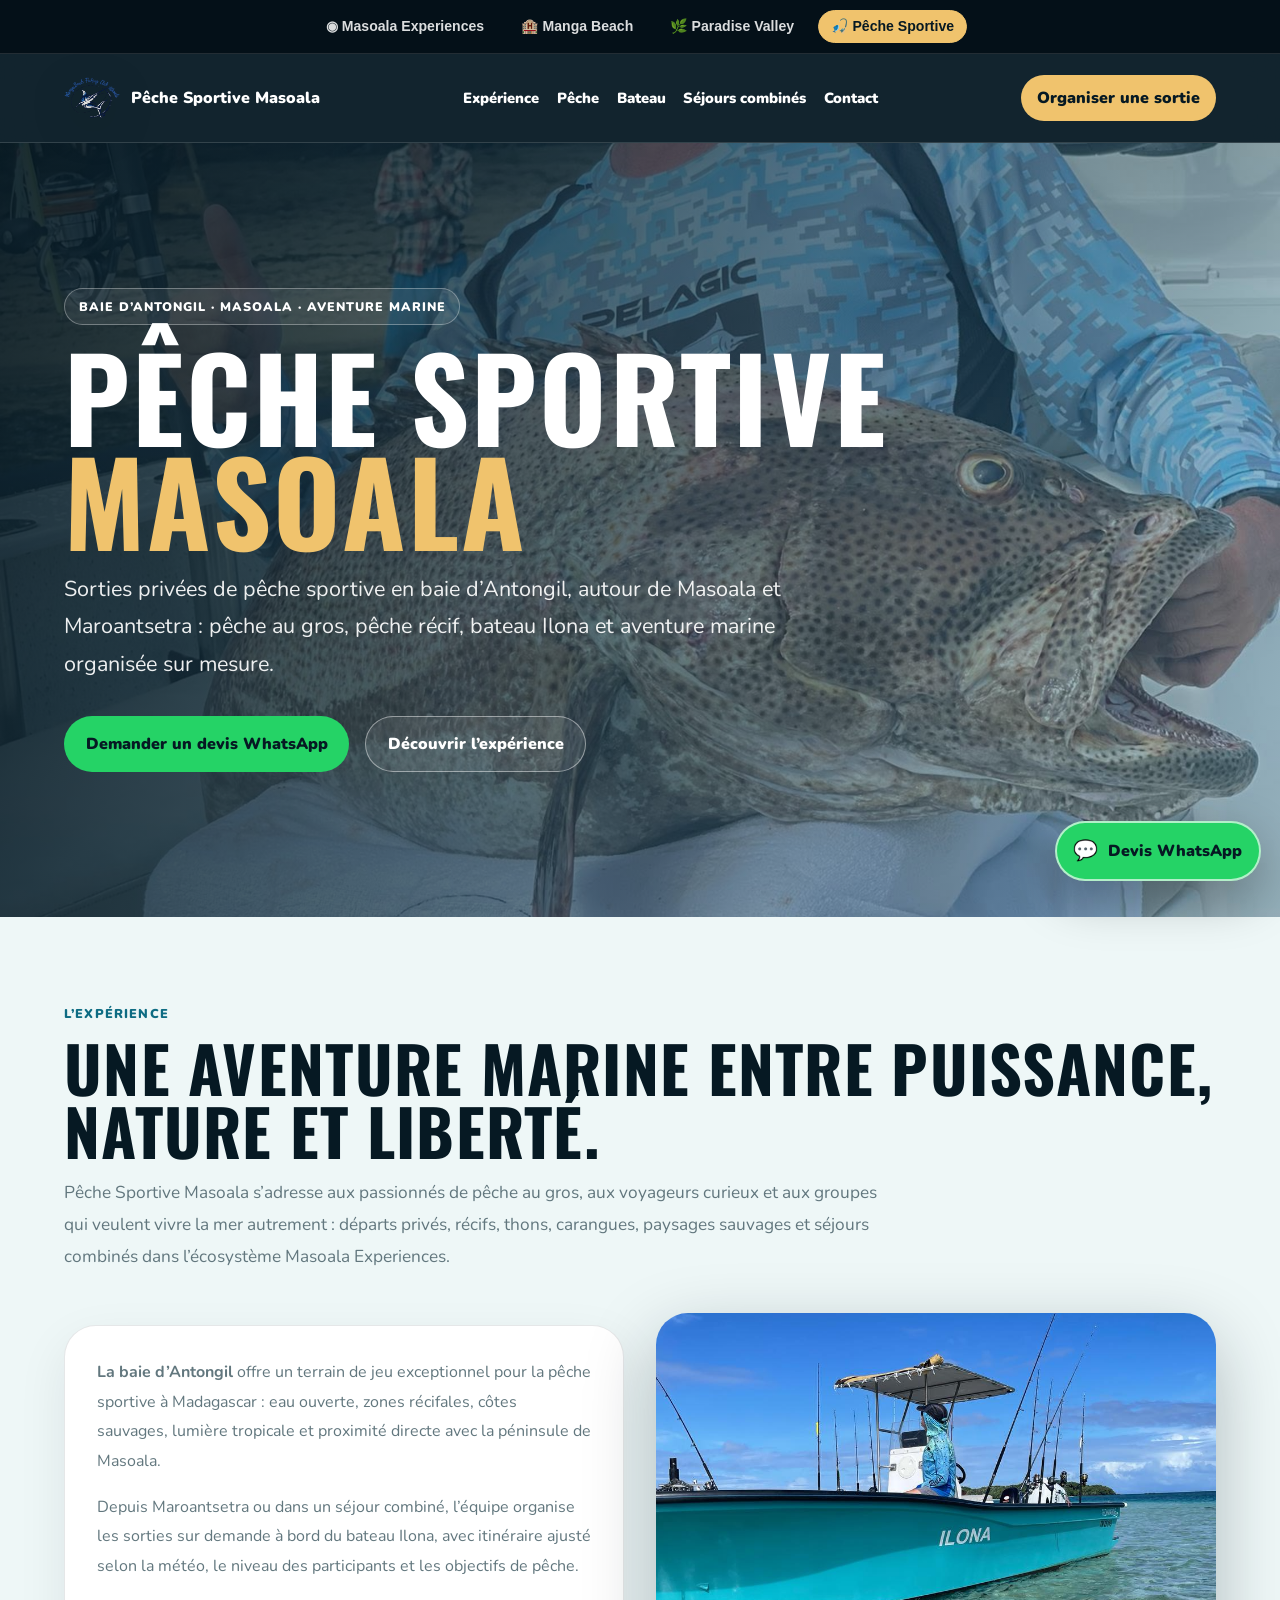
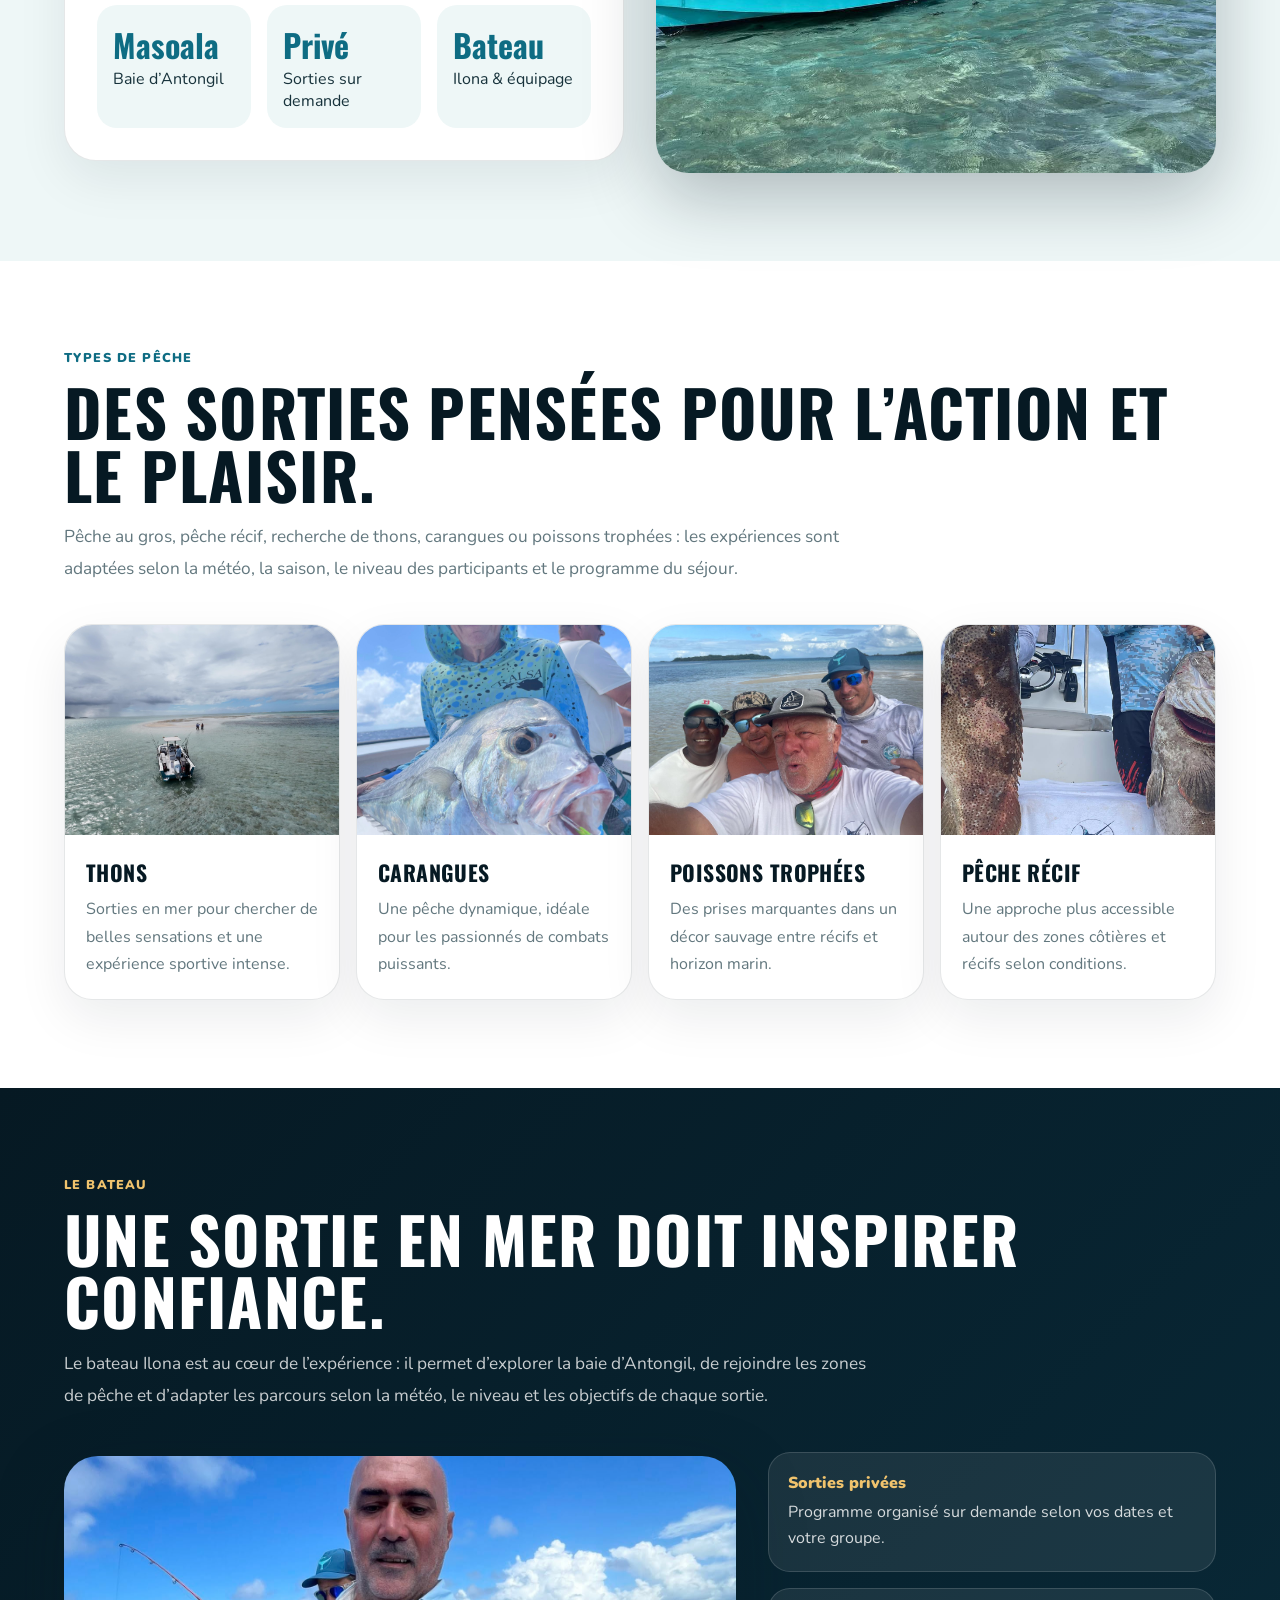
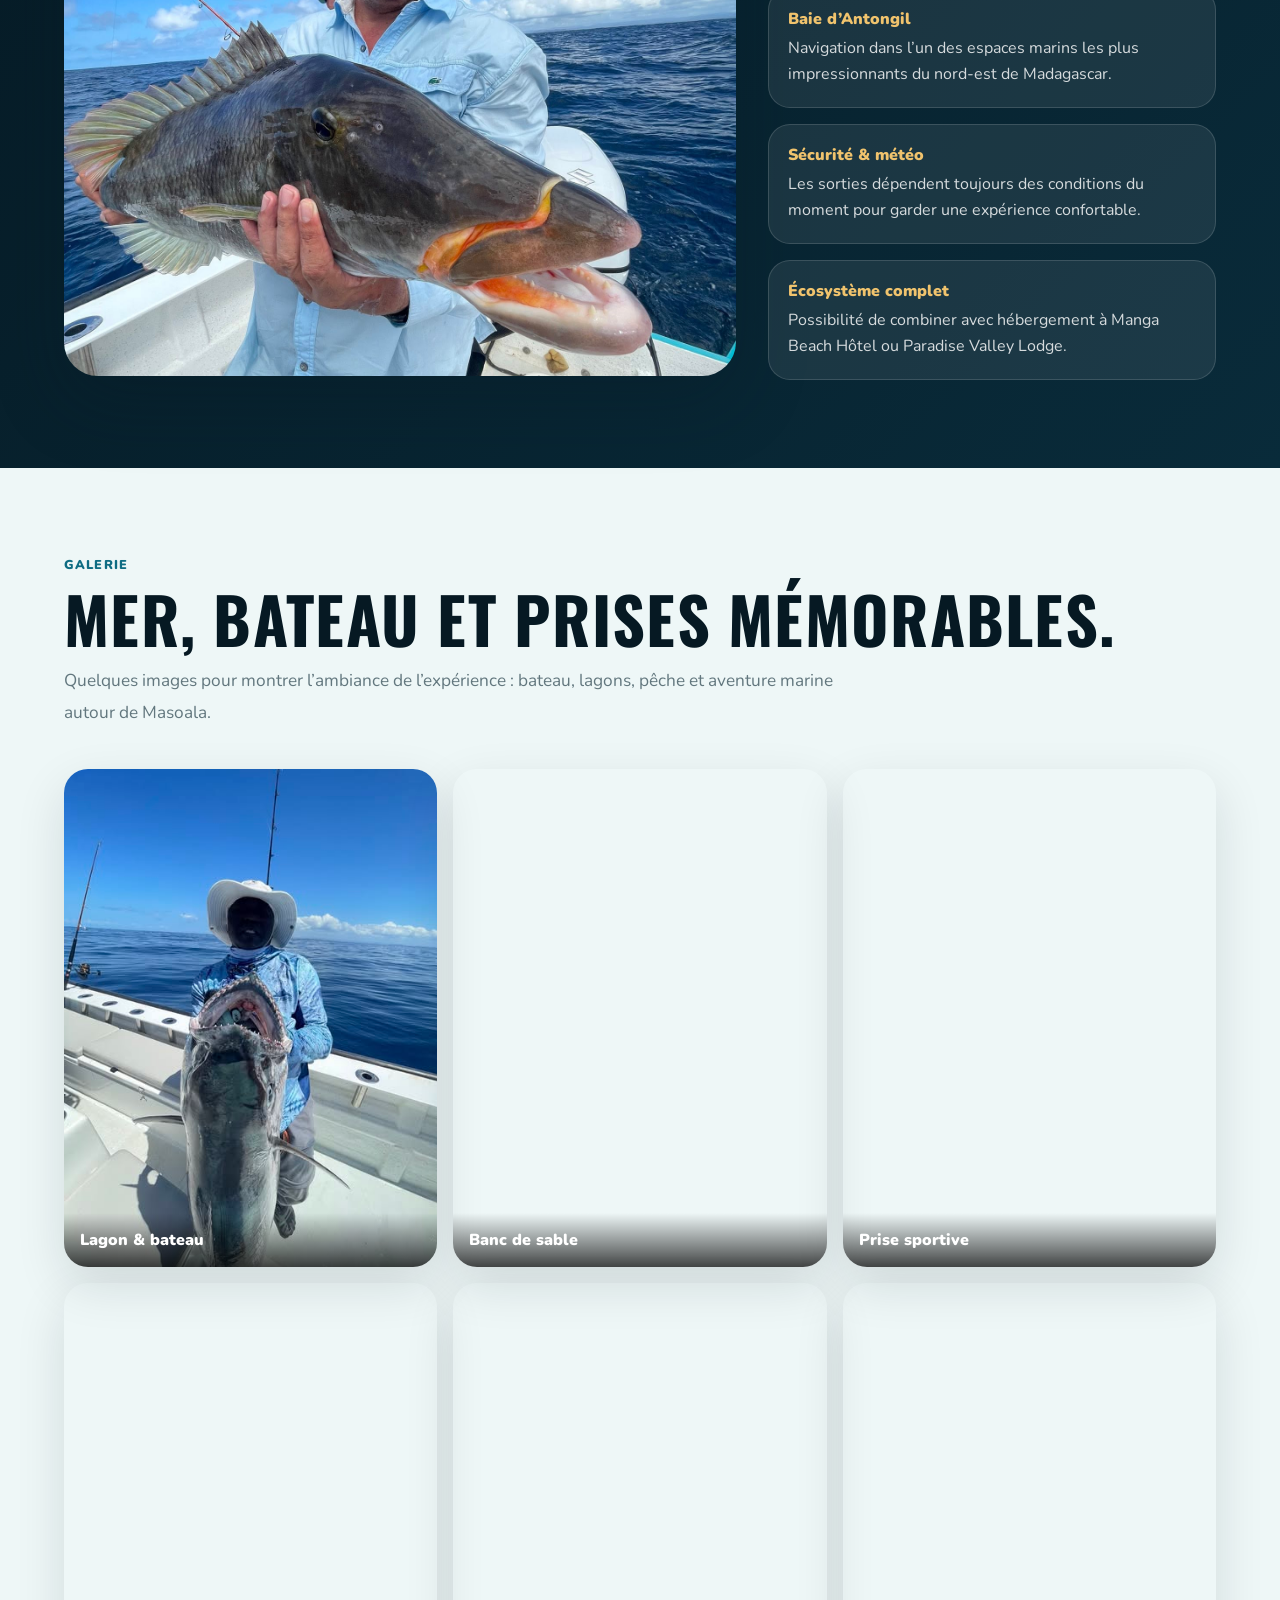
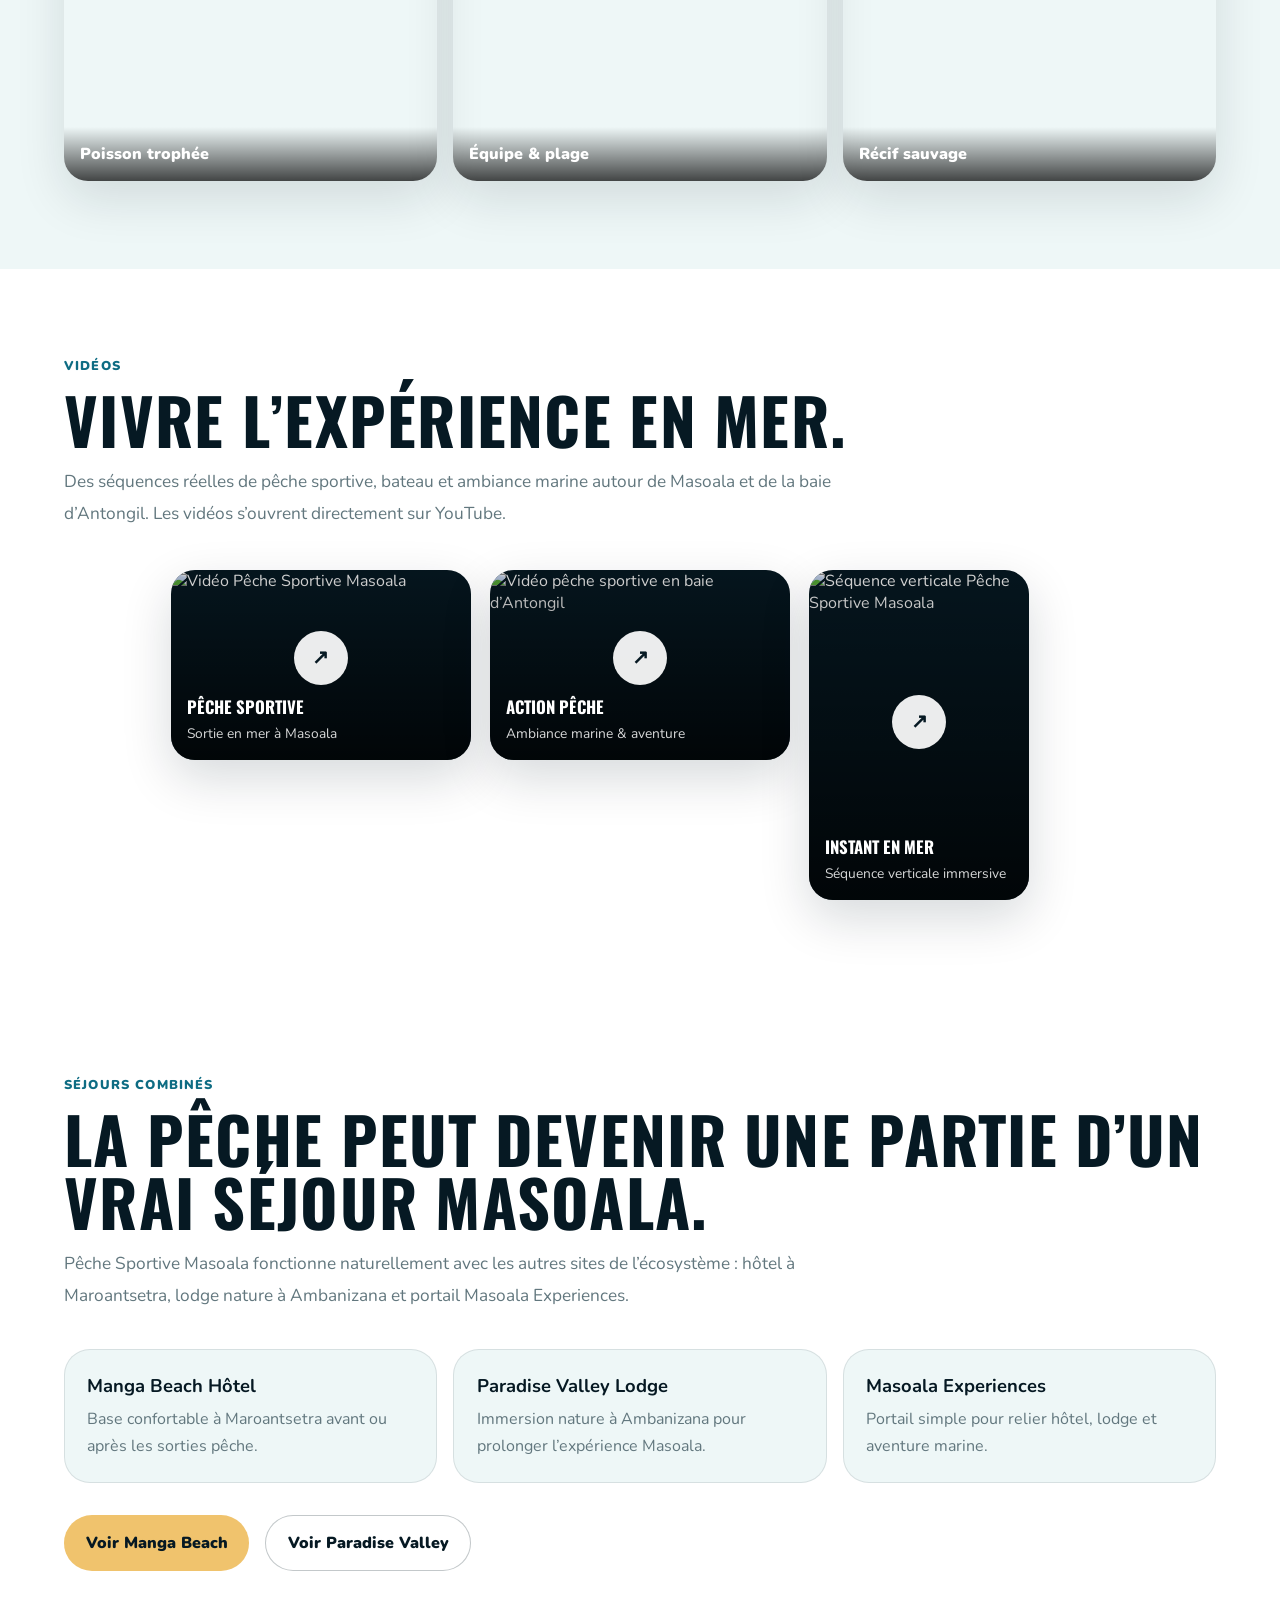
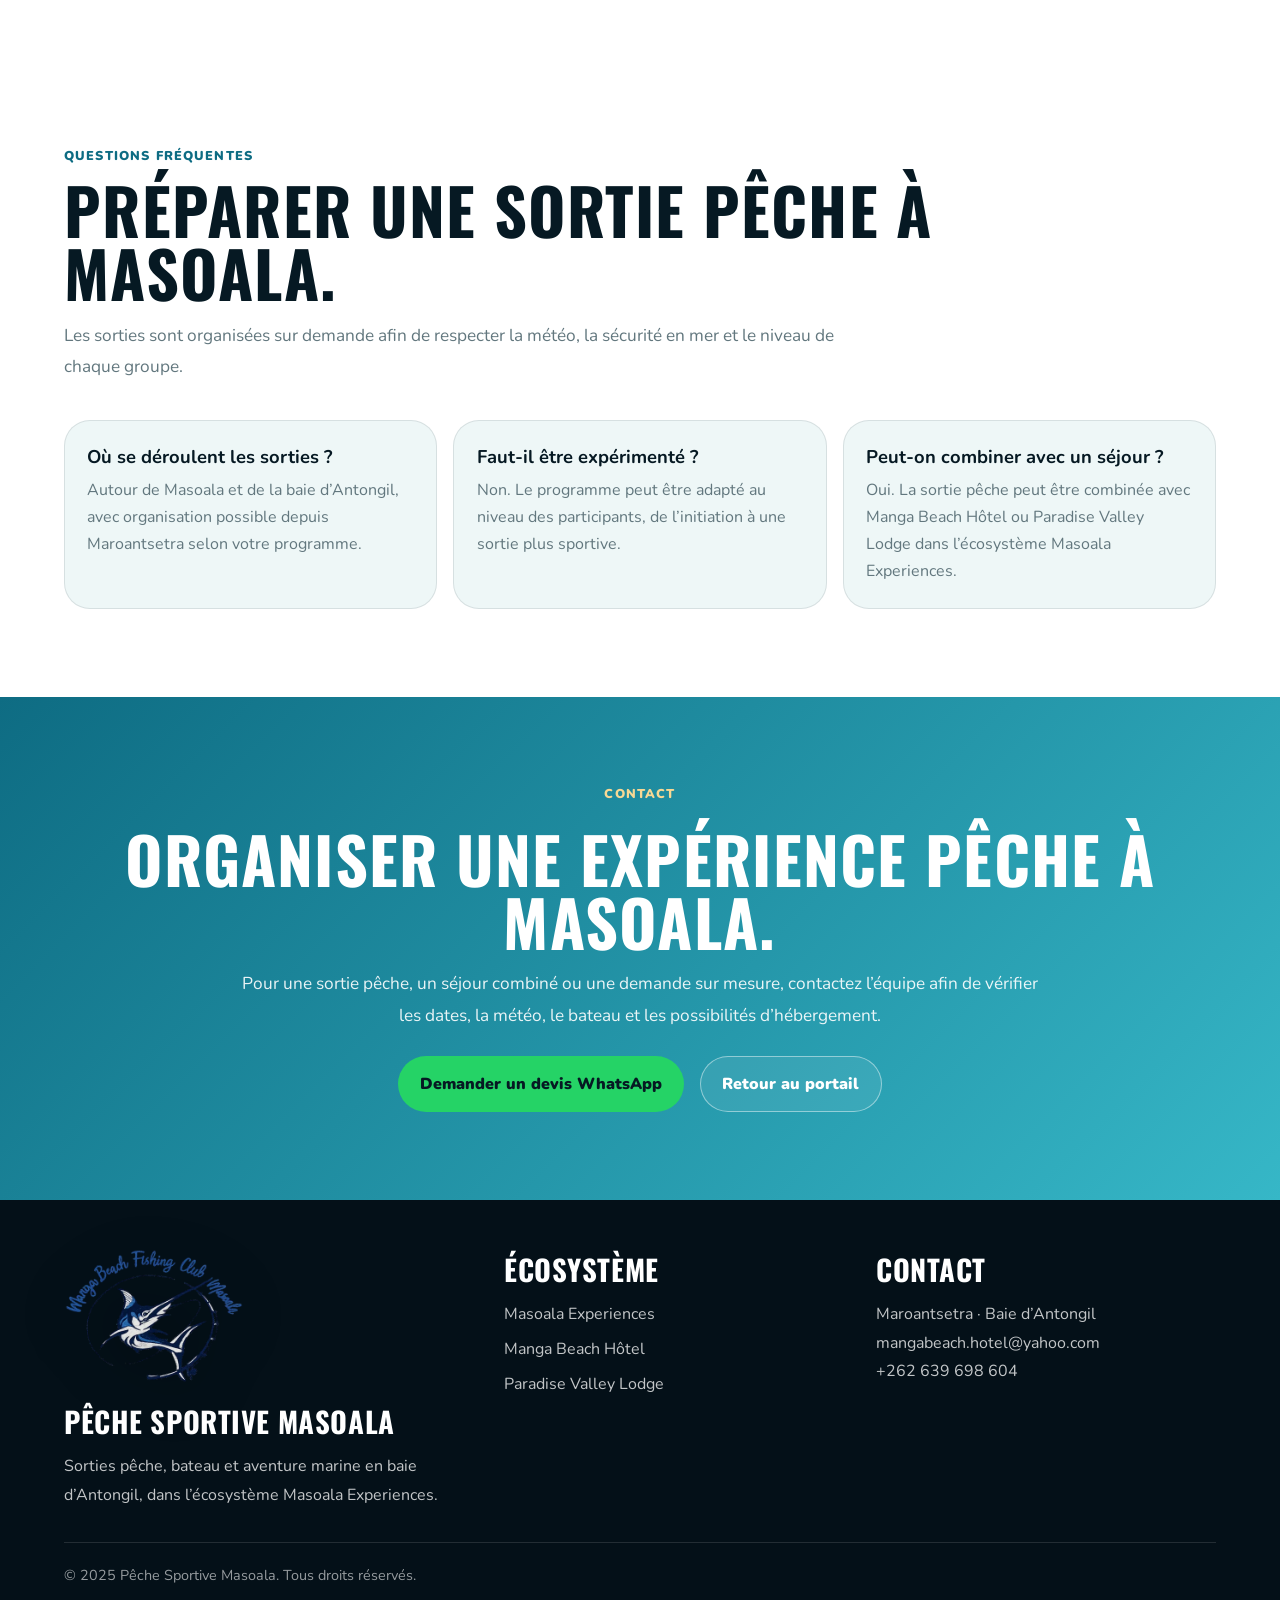
==== commit 36348355: "Add files via upload" ====
--- a/peche-sportive-masoala.html
+++ b/peche-sportive-masoala.html
@@ -1,82 +1,15 @@
-<!DOCTYPE html> <html lang="fr"> <head> <meta charset="UTF-8" /> <meta name="viewport" content="width=device-width, initial-scale=1.0" /> <title>Pêche Sportive Masoala | Sorties pêche premium en baie d’Antongil</title> <meta name="description" content="Pêche Sportive Masoala propose des sorties pêche premium en baie d’Antongil : bateau, aventure marine, pêche sportive, séjours combinés avec Manga Beach Hôtel et Paradise Valley Lodge." /> <meta name="keywords" content="pêche sportive Masoala, pêche Madagascar, baie d'Antongil, Maroantsetra, sortie pêche, bateau, pêche premium" /> <meta name="robots" content="index, follow" /> <meta property="og:title" content="Pêche Sportive Masoala | Sorties pêche premium en baie d’Antongil" /> <meta property="og:description" content="Sorties pêche, bateau et aventure marine autour de Masoala, Maroantsetra et la baie d’Antongil." /> <meta property="og:type" content="website" /> <link rel="preconnect" href="https://fonts.googleapis.com"> <link rel="preconnect" href="https://fonts.gstatic.com" crossorigin> <link href="https://fonts.googleapis.com/css2?family=Oswald:wght@500;600;700&family=Nunito:wght@400;600;700;800;900&display=swap" rel="stylesheet"> <style>:root{--deep:#061923;--navy:#092b3a;--ocean:#0e6c83;--cyan:#36b7c7;--sand:#f0c36d;--sun:#ff9d4d;--white:#fff;--text:#17323b;--muted:#62777e;--line:rgba(255,255,255,.14);--shadow:0 24px 70px rgba(6,25,35,.28);}*{box-sizing:border-box;margin:0;padding:0}html{scroll-behavior:smooth}body{font-family:'Nunito',sans-serif;background:#eef7f7;color:var(--text);overflow-x:hidden}a{text-decoration:none;color:inherit}img{max-width:100%;display:block}.topbar{display:flex;justify-content:center;gap:.7rem;flex-wrap:wrap;padding:.65rem 1rem;background:#041018;color:#fff;font-size:.88rem}.topbar a{opacity:.92}nav{position:sticky;top:0;z-index:50;display:flex;justify-content:space-between;align-items:center;padding:1rem 5vw;background:rgba(6,25,35,.95);backdrop-filter:blur(14px);color:#fff;border-bottom:1px solid var(--line)}.brand{display:flex;align-items:center;gap:.7rem;font-weight:900}.brand-mark{width:42px;height:42px;border-radius:16px;display:grid;place-items:center;background:linear-gradient(135deg,var(--sand),var(--sun));color:var(--deep);font-family:'Oswald',sans-serif;font-weight:700}.nav-links{display:flex;gap:1.1rem;align-items:center;font-weight:900;font-size:.92rem}.nav-cta{padding:.75rem 1rem;border-radius:999px;background:var(--sand);color:var(--deep);font-weight:900}.hero{min-height:86vh;display:flex;align-items:center;padding:7rem 5vw;color:#fff;background:linear-gradient(110deg,rgba(6,25,35,.92),rgba(9,43,58,.64),rgba(14,108,131,.22)),url('assets/images/hero-trophy.jpg') center/cover no-repeat}.hero-content{max-width:940px}.kicker{display:inline-flex;padding:.55rem .85rem;border:1px solid rgba(255,255,255,.32);border-radius:999px;background:rgba(255,255,255,.08);font-weight:900;text-transform:uppercase;letter-spacing:.08em;font-size:.78rem;margin-bottom:1.2rem}h1,h2,h3{font-family:'Oswald',sans-serif;text-transform:uppercase;letter-spacing:.02em}h1{font-size:clamp(3.4rem,9vw,8rem);line-height:.9;margin-bottom:1.2rem}h1 span{color:var(--sand)}.hero p{font-size:clamp(1.05rem,2vw,1.35rem);max-width:760px;line-height:1.75;color:rgba(255,255,255,.92);margin-bottom:2rem}.actions{display:flex;gap:1rem;flex-wrap:wrap}.btn{display:inline-flex;align-items:center;justify-content:center;padding:1rem 1.35rem;border-radius:999px;font-weight:900}.btn-primary{background:var(--sand);color:var(--deep)}.btn-secondary{border:1px solid rgba(255,255,255,.45);color:#fff;background:rgba(255,255,255,.08)}section{padding:5.5rem 5vw}.section-inner{max-width:1180px;margin:0 auto}.eyebrow{font-weight:900;text-transform:uppercase;letter-spacing:.09em;color:var(--ocean);font-size:.8rem;margin-bottom:.8rem}h2{font-size:clamp(2.3rem,5vw,4.8rem);line-height:.98;color:var(--deep);margin-bottom:1rem}.lead{max-width:820px;color:var(--muted);font-size:1.08rem;line-height:1.85}.split{display:grid;grid-template-columns:1fr 1fr;gap:2rem;align-items:center;margin-top:2.5rem}.split img{border-radius:32px;box-shadow:var(--shadow);height:460px;width:100%;object-fit:cover}.panel{background:#fff;border:1px solid rgba(6,25,35,.10);border-radius:32px;padding:2rem;box-shadow:0 18px 50px rgba(6,25,35,.08)}.panel p{color:var(--muted);line-height:1.85;margin-bottom:1rem}.stats{display:grid;grid-template-columns:repeat(3,1fr);gap:1rem;margin-top:1.5rem}.stat{padding:1rem;border-radius:20px;background:#eef7f7}.stat strong{display:block;font-family:'Oswald';font-size:2rem;color:var(--ocean)}.cards{display:grid;grid-template-columns:repeat(4,1fr);gap:1rem;margin-top:2.4rem}.card{background:#fff;border-radius:28px;overflow:hidden;border:1px solid rgba(6,25,35,.10);box-shadow:0 18px 50px rgba(6,25,35,.08)}.card img{height:210px;width:100%;object-fit:cover}.card-content{padding:1.3rem}.card h3{font-size:1.35rem;color:var(--deep);margin-bottom:.55rem}.card p{line-height:1.7;color:var(--muted)}.boat-section{background:linear-gradient(135deg,var(--deep),var(--navy));color:#fff}.boat-section h2{color:#fff}.boat-section .eyebrow{color:var(--sand)}.boat-section .lead{color:rgba(255,255,255,.78)}.boat-grid{display:grid;grid-template-columns:1.2fr .8fr;gap:2rem;align-items:center;margin-top:2.5rem}.boat-grid img{height:520px;width:100%;object-fit:cover;border-radius:34px;box-shadow:var(--shadow)}.boat-list{display:grid;gap:1rem}.boat-item{padding:1.2rem;border-radius:22px;background:rgba(255,255,255,.08);border:1px solid rgba(255,255,255,.14)}.boat-item strong{display:block;color:var(--sand);font-weight:900;margin-bottom:.3rem}.boat-item span{color:rgba(255,255,255,.82);line-height:1.65}.gallery{display:grid;grid-template-columns:repeat(3,1fr);gap:1rem;margin-top:2.5rem}.gallery a{position:relative;border-radius:24px;overflow:hidden;min-height:270px;box-shadow:0 18px 50px rgba(6,25,35,.12)}.gallery img{width:100%;height:100%;object-fit:cover;transition:.45s}.gallery a:hover img{transform:scale(1.06)}.gallery span{position:absolute;left:0;right:0;bottom:0;padding:1rem;background:linear-gradient(transparent,rgba(0,0,0,.72));color:#fff;font-weight:900}.combo{background:#fff}.combo-grid{display:grid;grid-template-columns:repeat(3,1fr);gap:1rem;margin-top:2.3rem}.combo-card{padding:1.4rem;border:1px solid rgba(6,25,35,.10);border-radius:26px;background:#eef7f7}.combo-card strong{display:block;font-size:1.15rem;color:var(--deep);margin-bottom:.5rem}.combo-card p{line-height:1.7;color:var(--muted)}.final-cta{background:linear-gradient(135deg,var(--ocean),var(--cyan));text-align:center;color:#fff}.final-cta h2{color:#fff}.final-cta p{margin:0 auto 1.5rem;color:rgba(255,255,255,.9)}footer{background:#041018;color:#fff;padding:3rem 5vw}.footer-inner{max-width:1180px;margin:0 auto;display:grid;grid-template-columns:1.2fr 1fr 1fr;gap:2rem}footer h3{font-size:1.8rem;margin-bottom:.6rem}footer p,footer a{color:rgba(255,255,255,.76);line-height:1.8}.footer-links{display:grid;gap:.4rem}.copyright{max-width:1180px;margin:2rem auto 0;padding-top:1.4rem;border-top:1px solid rgba(255,255,255,.12);color:rgba(255,255,255,.58);font-size:.9rem}@media(max-width:1000px){.nav-links{display:none}.hero{padding:5rem 1.2rem;min-height:76vh}section{padding:4rem 1.2rem}.split,.boat-grid,.cards,.gallery,.combo-grid,.footer-inner{grid-template-columns:1fr}.cards{gap:1.2rem}.split img,.boat-grid img{height:340px}.stats{grid-template-columns:1fr}.topbar{font-size:.8rem}}.lightbox{position:fixed;inset:0;z-index:9999;display:none;align-items:center;justify-content:center;background:rgba(3,12,18,.92);padding:1.2rem}.lightbox.open{display:flex}.lightbox-content{position:relative;max-width:min(1100px,94vw);max-height:88vh;display:grid;gap:.8rem;text-align:center;color:#fff}.lightbox img{max-width:100%;max-height:78vh;object-fit:contain;border-radius:18px;box-shadow:0 24px 80px rgba(0,0,0,.45)}.lightbox-caption{font-weight:800;color:rgba(255,255,255,.88)}.lightbox-btn{position:absolute;border:0;border-radius:999px;background:rgba(255,255,255,.13);color:#fff;width:48px;height:48px;font-size:1.5rem;font-weight:900;cursor:pointer;backdrop-filter:blur(10px);display:grid;place-items:center;transition:.2s}.lightbox-btn:hover{background:rgba(255,255,255,.24);transform:scale(1.04)}.lightbox-close{top:1rem;right:1rem}.lightbox-prev{left:1rem;top:50%;transform:translateY(-50%)}.lightbox-next{right:1rem;top:50%;transform:translateY(-50%)}.lightbox-prev:hover,.lightbox-next:hover{transform:translateY(-50%) scale(1.04)}@media(max-width:700px){.lightbox{padding:.8rem}.lightbox img{max-height:70vh;border-radius:14px}.lightbox-btn{width:42px;height:42px;font-size:1.25rem}.lightbox-prev{left:.55rem}.lightbox-next{right:.55rem}.lightbox-close{top:.55rem;right:.55rem}}.whatsapp-float{position:fixed;right:1.2rem;bottom:1.2rem;z-index:9998;display:inline-flex;align-items:center;gap:.6rem;padding:.9rem 1.05rem;border-radius:999px;background:#25D366;color:#061923;font-weight:900;box-shadow:0 18px 50px rgba(0,0,0,.28);border:2px solid rgba(255,255,255,.65);transition:.2s;}.whatsapp-float:hover{transform:translateY(-3px);box-shadow:0 24px 70px rgba(0,0,0,.34)}.whatsapp-float .wa-icon{font-size:1.25rem}.whatsapp-cta{background:#25D366!important;color:#061923!important;border-color:#25D366!important;}@media(max-width:700px){.whatsapp-float{left:1rem;right:1rem;bottom:1rem;justify-content:center}}.ecosystem-nav{position:relative;z-index:9999;display:flex;justify-content:center;align-items:center;gap:.65rem;flex-wrap:wrap;padding:.62rem 1rem;background:#041018;color:#fff;font-family:Arial,sans-serif;font-size:.88rem;line-height:1.2;border-bottom:1px solid rgba(255,255,255,.12)}.ecosystem-nav a{display:inline-flex;align-items:center;gap:.35rem;padding:.45rem .75rem;border-radius:999px;color:rgba(255,255,255,.86);text-decoration:none;font-weight:800;border:1px solid transparent;transition:.2s}.ecosystem-nav a:hover{background:rgba(255,255,255,.10);color:#fff}.ecosystem-nav a.active{background:#f0c36d;color:#061923;border-color:#f0c36d}@media(max-width:720px){.ecosystem-nav{justify-content:flex-start;overflow-x:auto;flex-wrap:nowrap;padding:.58rem .8rem}.ecosystem-nav a{white-space:nowrap;font-size:.82rem}}.video-section-clean{background:#fff}.video-grid-clean{display:grid;grid-template-columns:repeat(3,minmax(0,300px));justify-content:center;gap:1.2rem;margin-top:2.5rem}.video-card-clean{position:relative;display:block;width:100%;max-width:300px;height:190px;border-radius:24px;overflow:hidden;background:#061923;box-shadow:0 18px 50px rgba(6,25,35,.16);text-decoration:none;color:#fff}.video-card-clean img{width:100%;height:100%;object-fit:cover;display:block;transition:.35s}.video-card-clean:hover img{transform:scale(1.04)}.video-card-clean::after{content:"";position:absolute;inset:0;background:linear-gradient(to top,rgba(0,0,0,.78),rgba(0,0,0,.16))}.video-card-clean .play{position:absolute;left:50%;top:46%;transform:translate(-50%,-50%);z-index:2;width:54px;height:54px;border-radius:999px;background:rgba(255,255,255,.92);color:#061923;display:grid;place-items:center;font-size:1.25rem;font-weight:900}.video-card-clean .caption{position:absolute;left:0;right:0;bottom:0;z-index:2;padding:1rem;color:#fff}.video-card-clean .caption strong{display:block;font-family:'Oswald',sans-serif;text-transform:uppercase;font-size:1.05rem;margin-bottom:.2rem}.video-card-clean .caption span{color:rgba(255,255,255,.84);font-size:.86rem}.video-card-clean.vertical{max-width:220px;height:330px}@media(max-width:900px){.video-grid-clean{grid-template-columns:1fr;justify-items:center}.video-card-clean{width:min(100%,320px);height:200px}.video-card-clean.vertical{width:min(100%,220px);height:330px}}
-/* Peche Sportive logo integration */
-.peche-logo-nav{
-  width:56px;
-  height:56px;
-  object-fit:contain;
-  display:block;
-  flex-shrink:0;
-  filter:drop-shadow(0 10px 22px rgba(0,0,0,.34));
-}
-.peche-footer-logo{
-  width:180px;
-  max-width:100%;
-  height:auto;
-  object-fit:contain;
-  display:block;
-  margin:0 0 1rem;
-  filter:drop-shadow(0 12px 26px rgba(0,0,0,.28));
-}
-@media(max-width:700px){
-  .peche-logo-nav{width:48px;height:48px}
-  .peche-footer-logo{width:150px}
-}
-
-</style> <script async src="https://www.googletagmanager.com/gtag/js?id=G-XXXXXXXXXX"></script><script>window.dataLayer=window.dataLayer||[];function gtag(){dataLayer.push(arguments);}gtag('js',new Date());gtag('config','G-XXXXXXXXXX');</script><meta property="og:image" content="https://peche-sportive-masoala.vercel.app/assets/images/hero-boat.jpg"/><meta property="og:image:width" content="1200"/><meta property="og:image:height" content="630"/><meta property="og:url" content="https://peche-sportive-masoala.vercel.app/peche-sportive-masoala.html"/><link rel="canonical" href="https://peche-sportive-masoala.vercel.app/peche-sportive-masoala.html"/>
-  <link rel="icon" href="favicon.ico">
-  <link rel="apple-touch-icon" href="assets/peche-sportive-icon-512.png">
-</head> <body> <div class="ecosystem-nav" aria-label="Navigation écosystème Masoala"> <a href="https://masoala-experiences.vercel.app/">◉ Masoala Experiences</a> <a href="https://manga-beach-hotel.vercel.app/">🏨 Manga Beach</a> <a href="https://paradise-valley-lodge.vercel.app/">🌿 Paradise Valley</a> <a href="https://peche-sportive-masoala.vercel.app/" class="active">🎣 Pêche Sportive</a> </div> <nav> <a class="brand" href="index.html" aria-label="Pêche Sportive Masoala accueil"> <img class="peche-logo-nav" src="assets/peche-sportive-logo-small.webp" alt="Logo Pêche Sportive Masoala"><span>Pêche Sportive Masoala</span> </a> <div class="nav-links"> <a href="#experience">Expérience</a> <a href="#peche">Pêche</a> <a href="#bateau">Bateau</a> <a href="#sejours">Séjours combinés</a> </div> <a class="nav-cta" href="#contact">Organiser une sortie</a> </nav> <header class="hero"> <div class="hero-content"> <span class="kicker">Baie d’Antongil · Masoala · Aventure marine</span> <h1>Pêche Sportive <span>Masoala</span></h1> <p>Sorties pêche, bateau et aventure en mer pour découvrir la baie d’Antongil autrement. Une expérience premium pour les passionnés, les voyageurs curieux et les séjours sur mesure autour de Masoala.</p> <div class="actions"> <a class="btn whatsapp-cta" href="https://wa.me/262639698604?text=Bonjour%2C%20je%20souhaite%20avoir%20des%20informations%20et%20un%20devis%20pour%20une%20sortie%20P%C3%AAche%20Sportive%20Masoala." target="_blank" rel="noopener">Demander un devis WhatsApp</a> <a class="btn btn-secondary" href="#experience">Découvrir l’expérience</a> </div> </div> </header> <main> <section id="experience"> <div class="section-inner"> <p class="eyebrow">L’expérience</p> <h2>Une aventure marine entre puissance, nature et liberté.</h2> <p class="lead">Pêche Sportive Masoala s’adresse aux voyageurs qui veulent vivre la mer autrement : départs privés, paysages sauvages, sensations fortes et organisation possible avec les hébergements de l’écosystème Masoala Experiences.</p> <div class="split"> <div class="panel"> <p><strong>La baie d’Antongil</strong> offre un décor exceptionnel pour les sorties pêche : eau ouverte, récifs, côtes sauvages, lumières tropicales et proximité avec Masoala.</p> <p>Le site reste volontairement simple : il présente l’expérience, le bateau, les prises possibles et les séjours combinés avec Manga Beach Hôtel et Paradise Valley Lodge.</p> <div class="stats"> <div class="stat"><strong>Mer</strong><span>Baie d’Antongil</span></div> <div class="stat"><strong>Privé</strong><span>Sorties sur demande</span></div> <div class="stat"><strong>Premium</strong><span>Aventure organisée</span></div> </div> </div> <img src="assets/images/hero-boat.jpg" alt="Bateau de pêche sportive à Masoala"> </div> </div> </section> <section id="peche" style="background:#fff"> <div class="section-inner"> <p class="eyebrow">Types de pêche</p> <h2>Des sorties pensées pour l’action et le plaisir.</h2> <p class="lead">Les expériences peuvent être adaptées selon la météo, la saison, le niveau des participants et le programme du séjour.</p> <div class="cards"> <article class="card"><img src="assets/images/catch-tuna.jpg" alt="Thon pêché à Masoala"><div class="card-content"><h3>Thons</h3><p>Sorties en mer pour chercher de belles sensations et une expérience sportive intense.</p></div></article> <article class="card"><img src="assets/images/catch-silver-trevally.jpg" alt="Carangue argentée"><div class="card-content"><h3>Carangues</h3><p>Une pêche dynamique, idéale pour les passionnés de combats puissants.</p></div></article> <article class="card"><img src="assets/images/catch-red-trophy.jpg" alt="Poisson trophée rouge"><div class="card-content"><h3>Poissons trophées</h3><p>Des prises marquantes dans un décor sauvage entre récifs et horizon marin.</p></div></article> <article class="card"><img src="assets/images/catch-double-grouper.jpg" alt="Mérous pêchés en baie d'Antongil"><div class="card-content"><h3>Pêche récif</h3><p>Une approche plus accessible autour des zones côtières et récifs selon conditions.</p></div></article> </div> </div> </section> <section id="bateau" class="boat-section"> <div class="section-inner"> <p class="eyebrow">Le bateau</p> <h2>Une sortie en mer doit inspirer confiance.</h2> <p class="lead">Le bateau est au cœur de l’expérience : il permet d’organiser les sorties, d’explorer la baie et d’adapter les parcours selon le niveau, la météo et les objectifs de pêche.</p> <div class="boat-grid"> <img src="assets/images/boat-ilona.jpg" alt="Bateau Ilona pour pêche sportive"> <div class="boat-list"> <div class="boat-item"><strong>Sorties privées</strong><span>Programme organisé sur demande selon vos dates et votre groupe.</span></div> <div class="boat-item"><strong>Baie d’Antongil</strong><span>Navigation dans l’un des espaces marins les plus impressionnants du nord-est de Madagascar.</span></div> <div class="boat-item"><strong>Sécurité & météo</strong><span>Les sorties dépendent toujours des conditions du moment pour garder une expérience confortable.</span></div> <div class="boat-item"><strong>Écosystème complet</strong><span>Possibilité de combiner avec hébergement à Manga Beach Hôtel ou Paradise Valley Lodge.</span></div> </div> </div> </div> </section> <section> <div class="section-inner"> <p class="eyebrow">Galerie</p> <h2>Mer, bateau et prises mémorables.</h2> <p class="lead">Quelques images pour montrer l’ambiance de l’expérience : bateau, lagons, pêche et aventure marine autour de Masoala.</p> <div class="gallery"> <a href="assets/images/aerial-lagoon-boat.jpg"><img src="assets/images/aerial-lagoon-boat.jpg" alt="Bateau sur lagon"><span>Lagon & bateau</span></a> <a href="assets/images/aerial-sandbank.jpg"><img src="assets/images/aerial-sandbank.jpg" alt="Banc de sable"><span>Banc de sable</span></a> <a href="assets/images/catch-open-mouth.jpg"><img src="assets/images/catch-open-mouth.jpg" alt="Prise de pêche sportive"><span>Prise sportive</span></a> <a href="assets/images/catch-red-grouper-close.jpg"><img src="assets/images/catch-red-grouper-close.jpg" alt="Mérou rouge"><span>Poisson trophée</span></a> <a href="assets/images/team-beach.jpg"><img src="assets/images/team-beach.jpg" alt="Équipe sur la plage"><span>Équipe & plage</span></a> <a href="assets/images/aerial-wide-reef.jpg"><img src="assets/images/aerial-wide-reef.jpg" alt="Récif vu du ciel"><span>Récif sauvage</span></a> </div> </div> </section> <section id="videos" class="video-section-clean"> <div class="section-inner"> <p class="eyebrow">Vidéos</p> <h2>Vivre l’expérience en mer.</h2> <p class="lead">Des séquences réelles de pêche sportive, bateau et ambiance marine autour de Masoala et de la baie d’Antongil. Les vidéos s’ouvrent directement sur YouTube.</p> <div class="video-grid-clean"> <a class="video-card-clean" href="https://youtu.be/xO0m_VlLsds" target="_blank" rel="noopener" aria-label="Voir la vidéo pêche sportive Masoala sur YouTube"> <img src="https://img.youtube.com/vi/xO0m_VlLsds/hqdefault.jpg" alt="Vidéo Pêche Sportive Masoala"> <span class="play">↗</span> <span class="caption"><strong>Pêche Sportive</strong><span>Sortie en mer à Masoala</span></span> </a> <a class="video-card-clean" href="https://youtu.be/v1AvfbNLXkw" target="_blank" rel="noopener" aria-label="Voir la vidéo pêche sportive sur YouTube"> <img src="https://img.youtube.com/vi/v1AvfbNLXkw/hqdefault.jpg" alt="Vidéo pêche sportive en baie d’Antongil"> <span class="play">↗</span> <span class="caption"><strong>Action pêche</strong><span>Ambiance marine & aventure</span></span> </a> <a class="video-card-clean vertical" href="https://youtube.com/shorts/WHjOj5uccRE" target="_blank" rel="noopener" aria-label="Voir la séquence verticale en mer sur YouTube"> <img src="https://img.youtube.com/vi/WHjOj5uccRE/hqdefault.jpg" alt="Séquence verticale Pêche Sportive Masoala"> <span class="play">↗</span> <span class="caption"><strong>Instant en mer</strong><span>Séquence verticale immersive</span></span> </a> </div> </div> </section> <section id="sejours" class="combo"> <div class="section-inner"> <p class="eyebrow">Séjours combinés</p> <h2>La pêche peut devenir une partie d’un vrai séjour Masoala.</h2> <p class="lead">Pêche Sportive Masoala fonctionne naturellement avec les autres sites de l’écosystème : hôtel à Maroantsetra, lodge nature à Ambanizana et portail Masoala Experiences.</p> <div class="combo-grid"> <div class="combo-card"><strong>Manga Beach Hôtel</strong><p>Base confortable à Maroantsetra avant ou après les sorties pêche.</p></div> <div class="combo-card"><strong>Paradise Valley Lodge</strong><p>Immersion nature à Ambanizana pour prolonger l’expérience Masoala.</p></div> <div class="combo-card"><strong>Masoala Experiences</strong><p>Portail simple pour relier hôtel, lodge et aventure marine.</p></div> </div> <div class="actions" style="margin-top:2rem"> <a class="btn btn-primary" href="https://manga-beach-hotel.vercel.app/">Voir Manga Beach</a> <a class="btn btn-secondary" style="color:var(--deep);border-color:rgba(6,25,35,.24)" href="https://paradise-valley-lodge.vercel.app/">Voir Paradise Valley</a> </div> </div> </section> <section id="contact" class="final-cta"> <div class="section-inner"> <p class="eyebrow" style="color:#f8d894">Contact</p> <h2>Organiser une expérience pêche à Masoala.</h2> <p class="lead">Pour une sortie pêche, un séjour combiné ou une demande sur mesure, contactez l’équipe afin de vérifier les dates, la météo, le bateau et les possibilités d’hébergement.</p> <div class="actions" style="justify-content:center"> <a class="btn btn-primary whatsapp-cta" href="https://wa.me/262639698604?text=Bonjour%2C%20je%20souhaite%20avoir%20des%20informations%20et%20un%20devis%20pour%20une%20sortie%20P%C3%AAche%20Sportive%20Masoala." target="_blank" rel="noopener">Demander un devis WhatsApp</a> <a class="btn btn-secondary" href="https://masoala-experiences.vercel.app/">Retour au portail</a> </div> </div> </section> </main> <footer> <div class="footer-inner"> <div> <img class="peche-footer-logo" src="assets/peche-sportive-logo-small.webp" alt="Logo Pêche Sportive Masoala">
-        <h3>Pêche Sportive Masoala</h3> <p>Sorties pêche, bateau et aventure marine en baie d’Antongil, dans l’écosystème Masoala Experiences.</p> </div> <div> <h3>Écosystème</h3> <div class="footer-links"> <a href="https://masoala-experiences.vercel.app/">Masoala Experiences</a> <a href="https://manga-beach-hotel.vercel.app/">Manga Beach Hôtel</a> <a href="https://paradise-valley-lodge.vercel.app/">Paradise Valley Lodge</a> </div> </div> <div> <h3>Contact</h3> <p>Maroantsetra · Baie d’Antongil<br>mangabeach.hotel@yahoo.com<br>+261 32 54 789 04</p> </div> </div> <div class="copyright">© 2025 Pêche Sportive Masoala. Tous droits réservés.</div> </footer> <div class="lightbox" id="galleryLightbox" aria-hidden="true" role="dialog" aria-label="Galerie photo agrandie"> <button class="lightbox-btn lightbox-close" type="button" aria-label="Fermer">×</button> <button class="lightbox-btn lightbox-prev" type="button" aria-label="Photo précédente">‹</button> <div class="lightbox-content"> <img id="lightboxImage" src="" alt=""> <div class="lightbox-caption" id="lightboxCaption"></div> </div> <button class="lightbox-btn lightbox-next" type="button" aria-label="Photo suivante">›</button> </div> <script>
-(function(){
-const items = Array.from(document.querySelectorAll('.gallery a'));
-const lightbox = document.getElementById('galleryLightbox');
-const image = document.getElementById('lightboxImage');
-const caption = document.getElementById('lightboxCaption');
-const closeBtn = lightbox ? lightbox.querySelector('.lightbox-close') : null;
-const prevBtn = lightbox ? lightbox.querySelector('.lightbox-prev') : null;
-const nextBtn = lightbox ? lightbox.querySelector('.lightbox-next') : null;
-let currentIndex = 0;
-function openLightbox(index){
-if(!lightbox || !items.length) return;
-currentIndex = index;
-const link = items[currentIndex];
-const img = link.querySelector('img');
-const labelEl = link.querySelector('span');
-const label = labelEl ? labelEl.textContent : (img ? img.alt : 'Photo');
-image.src = link.getAttribute('href');
-image.alt = img ? img.alt : label;
-caption.textContent = label + ' · ' + (currentIndex + 1) + ' / ' + items.length;
-lightbox.classList.add('open');
-lightbox.setAttribute('aria-hidden','false');
-document.body.style.overflow = 'hidden';
-}
-function closeLightbox(){
-lightbox.classList.remove('open');
-lightbox.setAttribute('aria-hidden','true');
-document.body.style.overflow = '';
-image.src = '';
-}
-function showNext(){ openLightbox((currentIndex + 1) % items.length); }
-function showPrev(){ openLightbox((currentIndex - 1 + items.length) % items.length); }
-items.forEach(function(item, index){
-item.addEventListener('click', function(e){
-e.preventDefault();
-openLightbox(index);
-});
-});
-if(closeBtn) closeBtn.addEventListener('click', closeLightbox);
-if(nextBtn) nextBtn.addEventListener('click', showNext);
-if(prevBtn) prevBtn.addEventListener('click', showPrev);
-if(lightbox){
-lightbox.addEventListener('click', function(e){
-if(e.target === lightbox) closeLightbox();
-});
-}
-document.addEventListener('keydown', function(e){
-if(!lightbox || !lightbox.classList.contains('open')) return;
-if(e.key === 'Escape') closeLightbox();
-if(e.key === 'ArrowRight') showNext();
-if(e.key === 'ArrowLeft') showPrev();
-});
-})();
-</script> <a class="whatsapp-float" href="https://wa.me/262639698604?text=Bonjour%2C%20je%20souhaite%20avoir%20des%20informations%20et%20un%20devis%20pour%20une%20sortie%20P%C3%AAche%20Sportive%20Masoala." target="_blank" rel="noopener" aria-label="Demander un devis WhatsApp"> <span class="wa-icon">💬</span> <span>Devis WhatsApp</span> </a> </body> </html>+<!DOCTYPE html>
+<html lang="fr">
+<head>
+  <meta charset="UTF-8">
+  <meta name="viewport" content="width=device-width, initial-scale=1.0">
+  <title>Redirection — Pêche Sportive Masoala</title>
+  <meta name="robots" content="noindex, follow">
+  <link rel="canonical" href="https://mangabeachfishing-masoala.com/">
+  <meta http-equiv="refresh" content="0; url=/">
+</head>
+<body>
+  <p>Redirection vers <a href="/">Pêche Sportive Masoala</a>.</p>
+  <script>window.location.replace('/');</script>
+</body>
+</html>
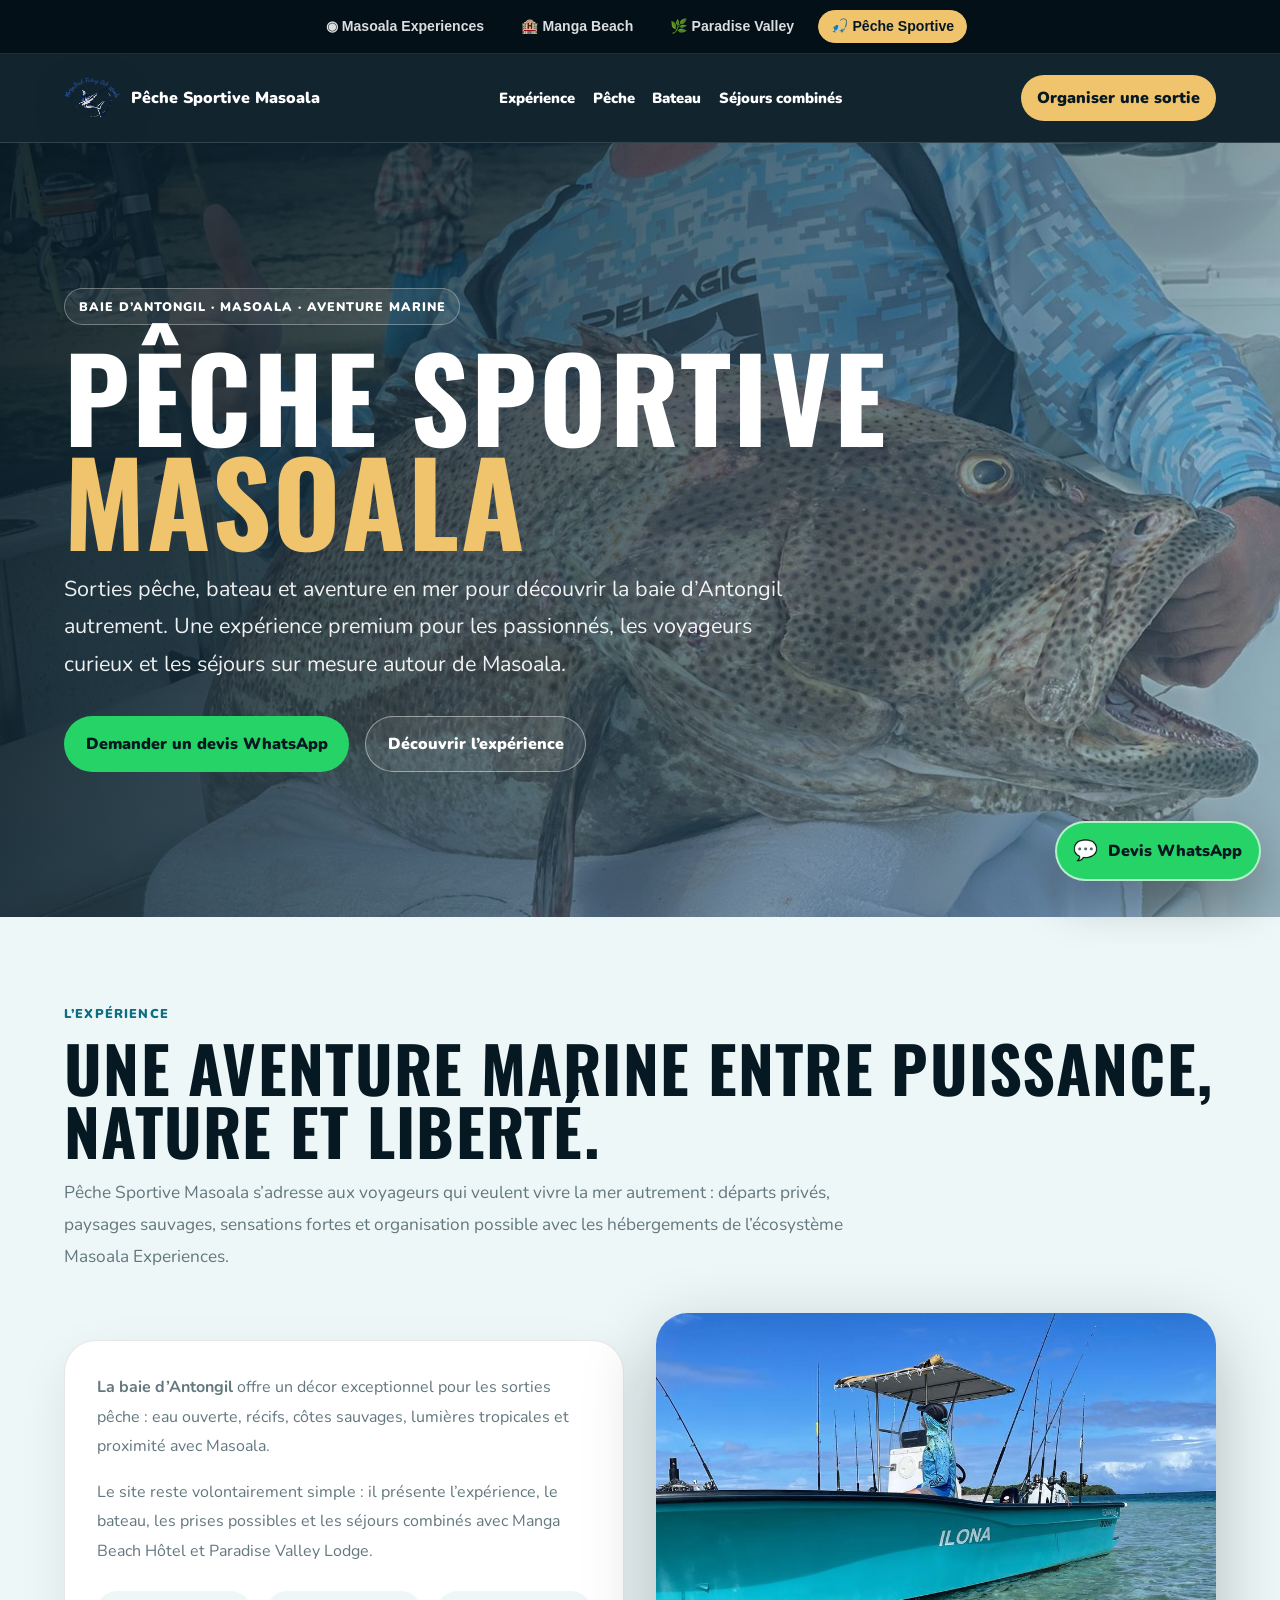
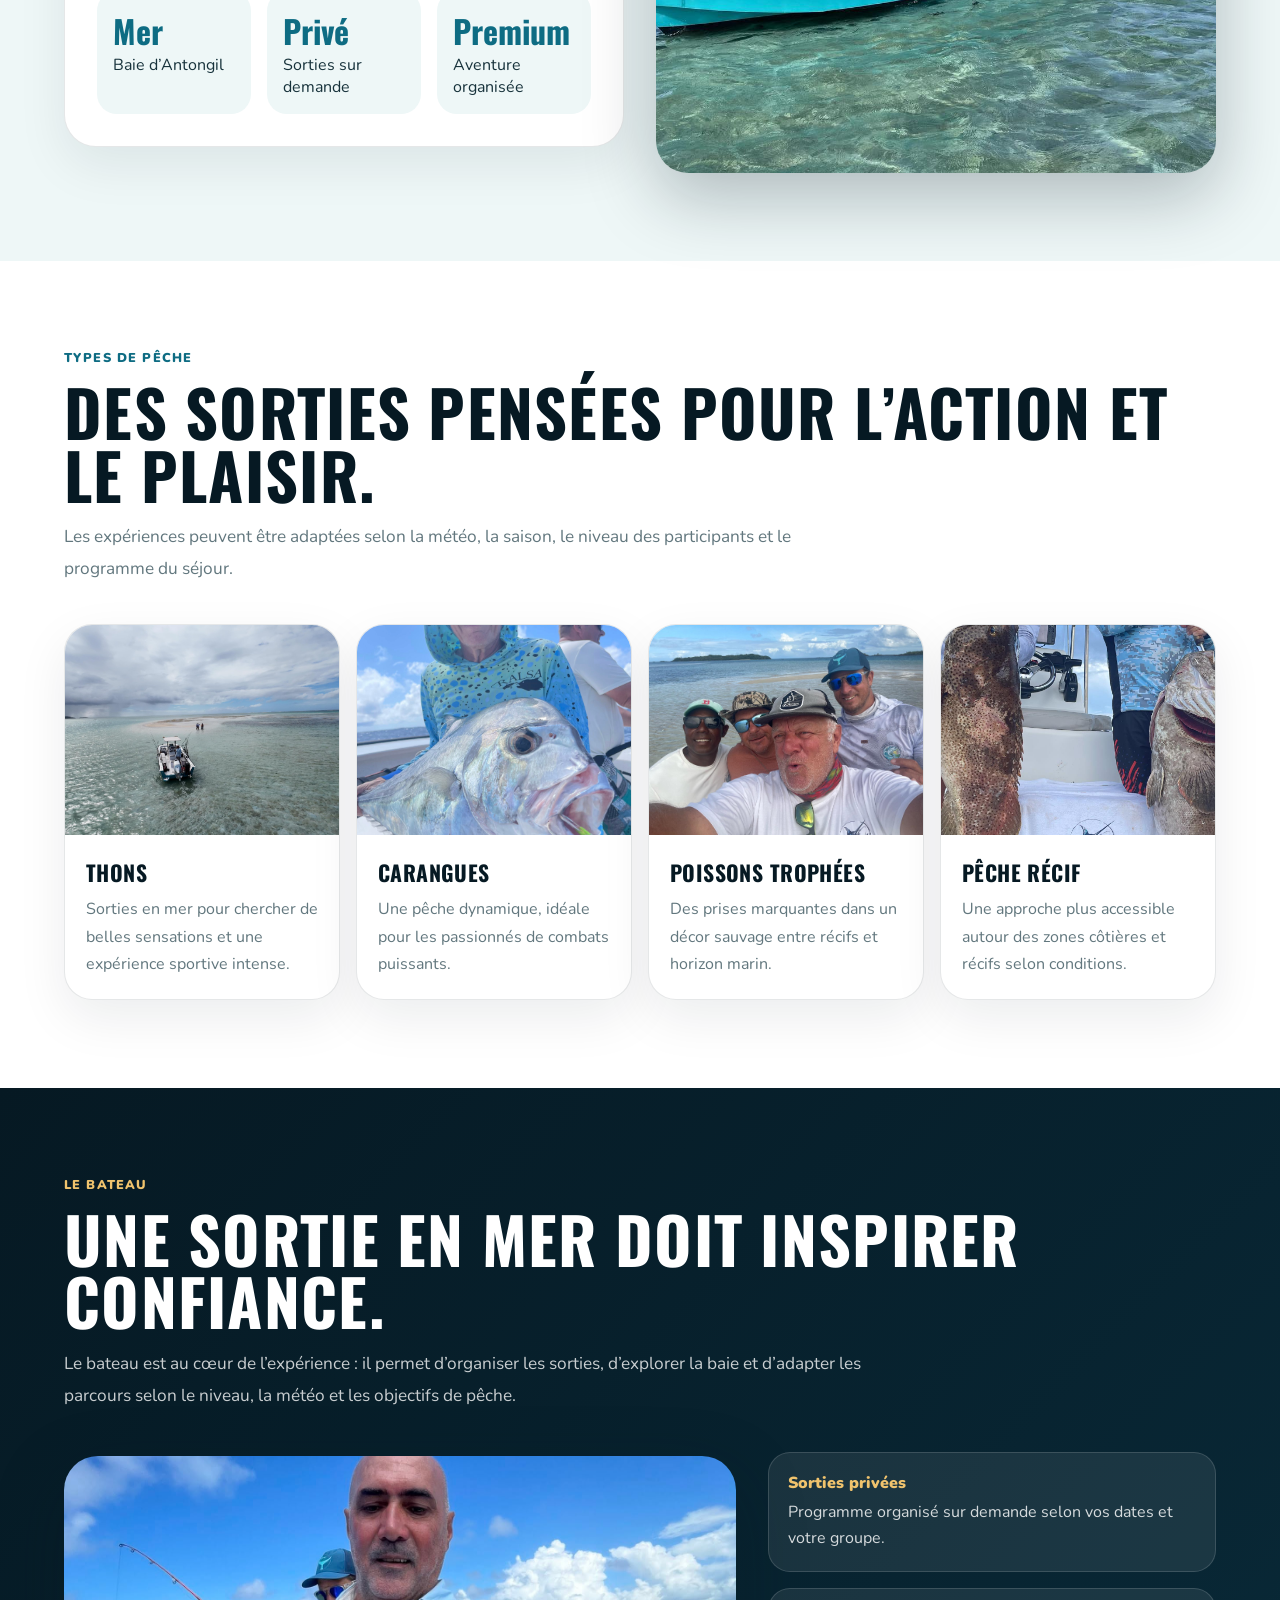
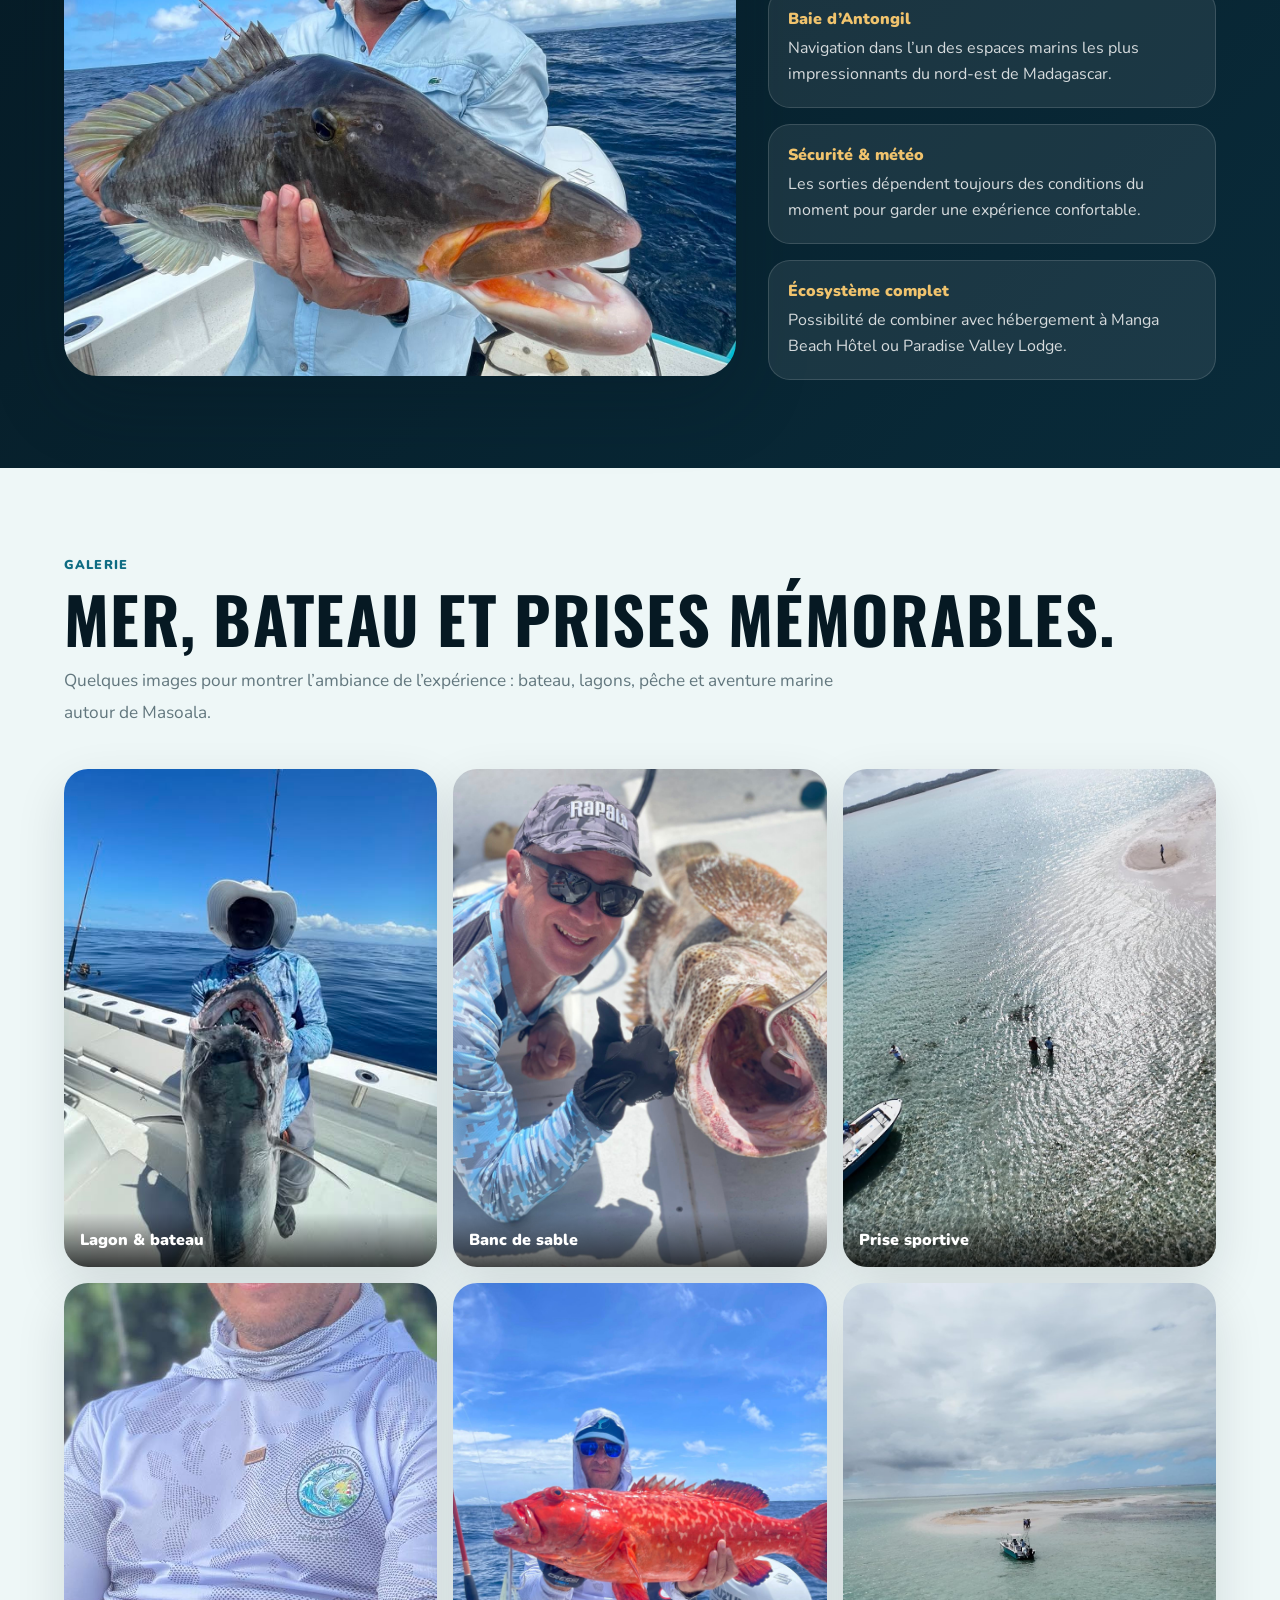
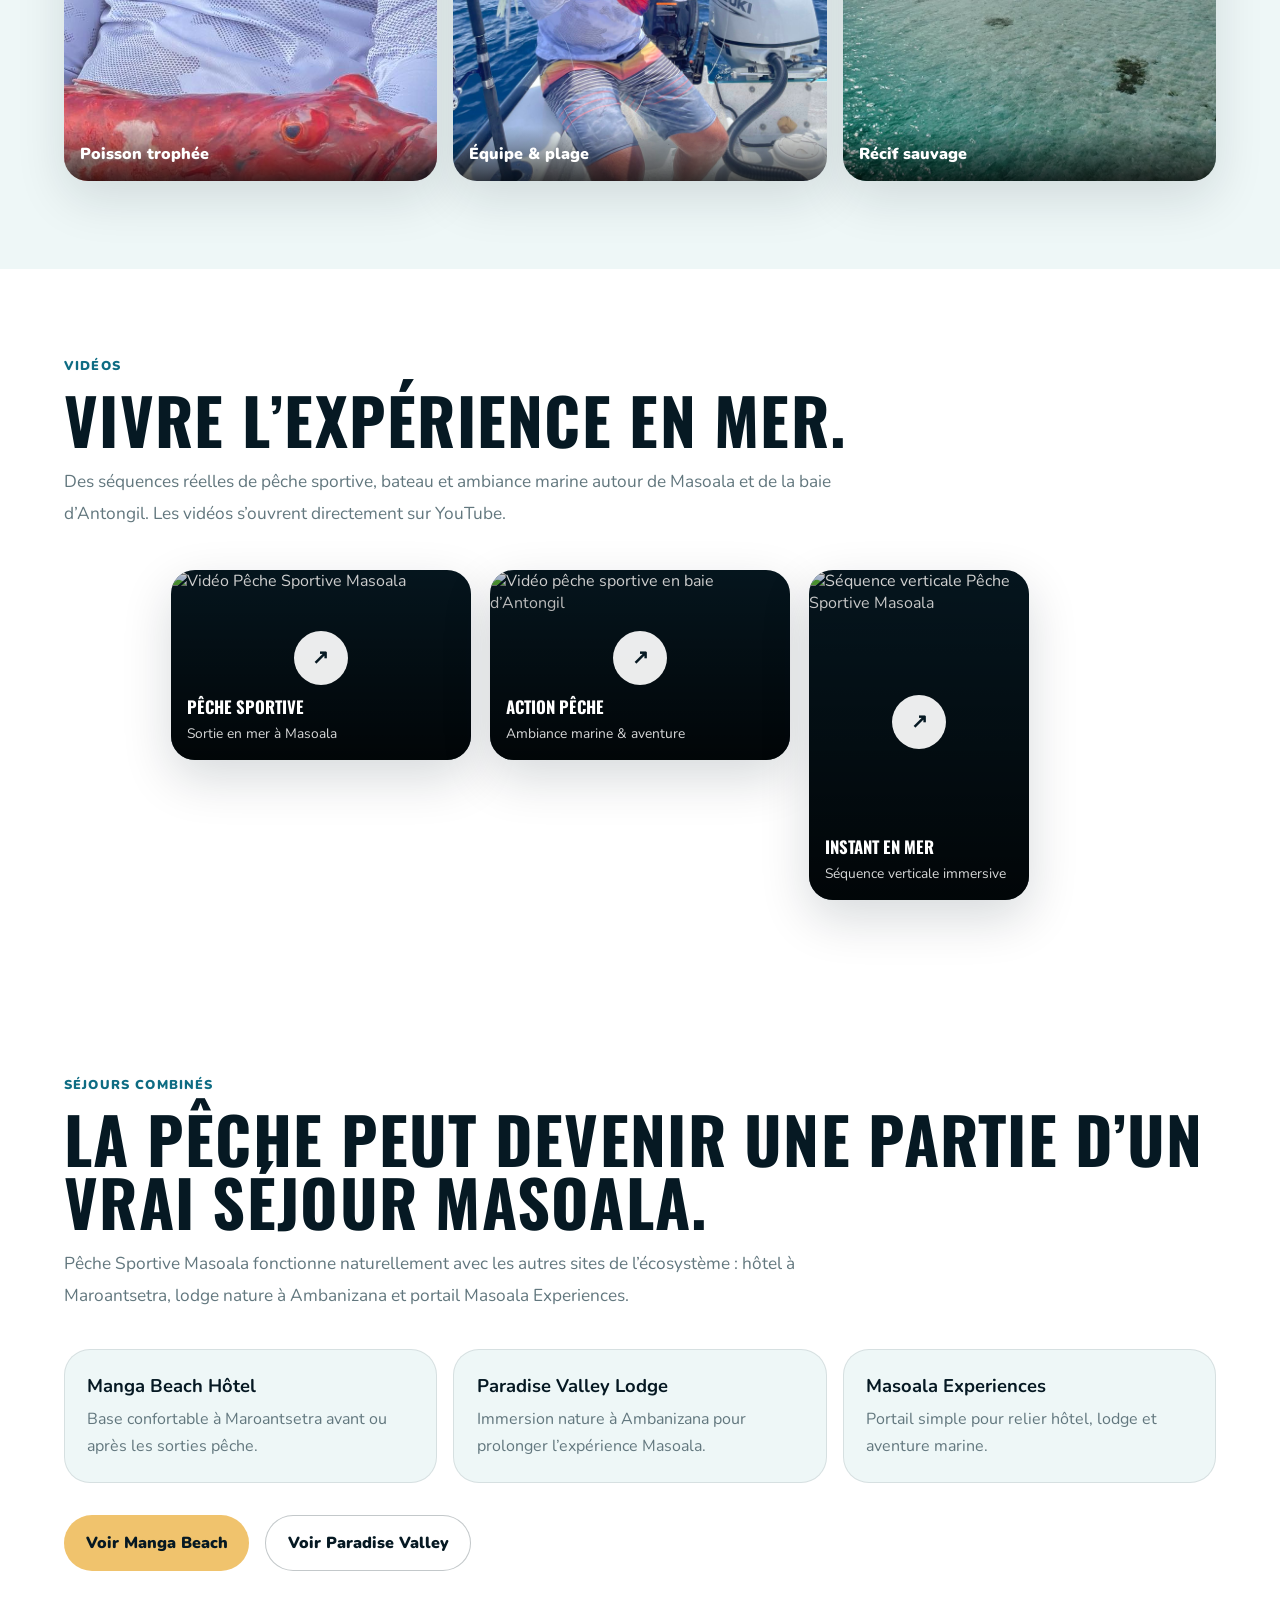
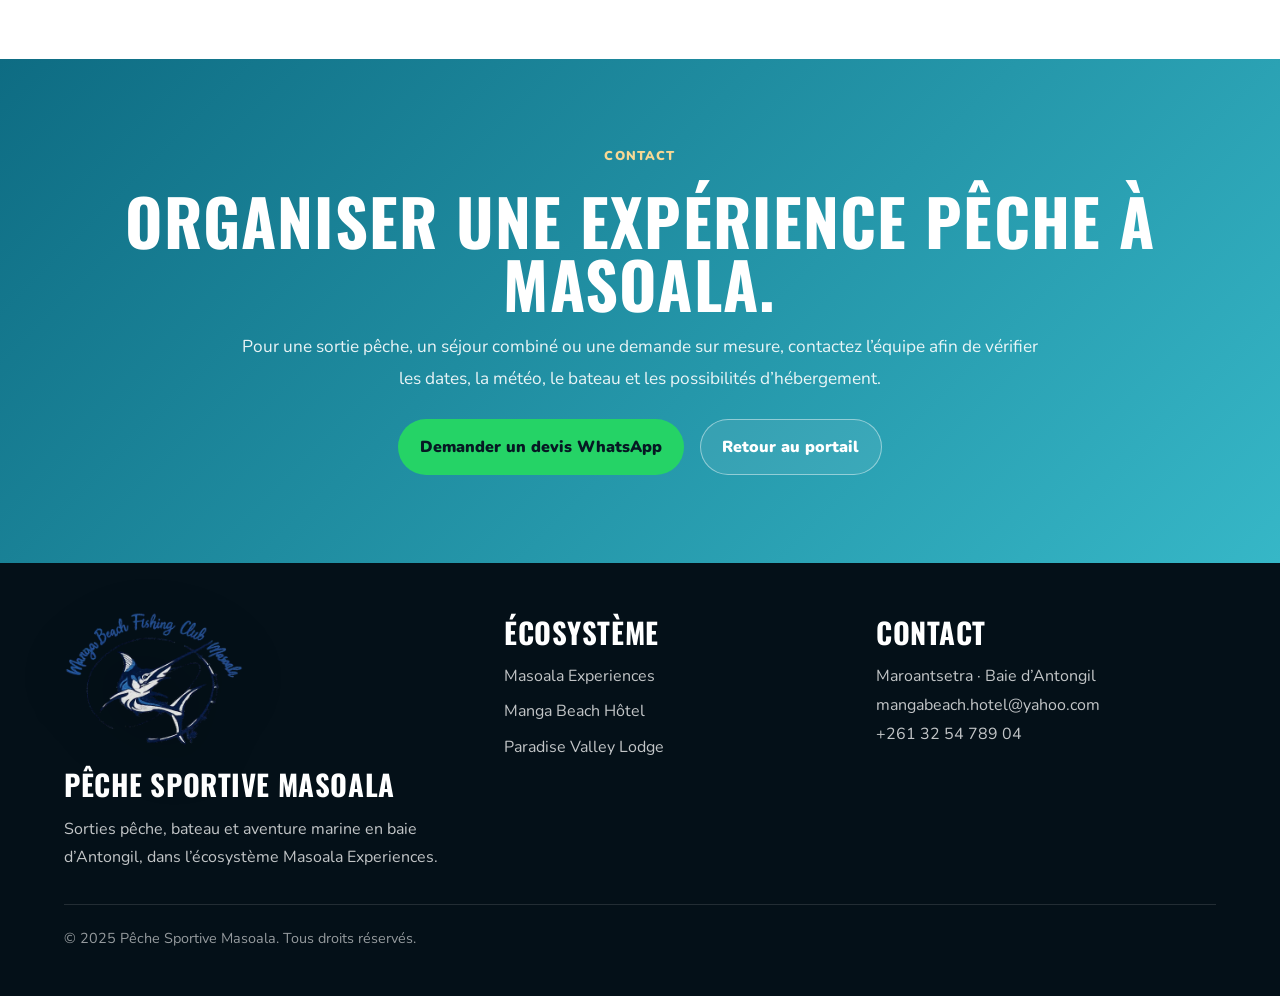
==== commit 66682b10: "Add files via upload" ====
--- a/peche-sportive-masoala.html
+++ b/peche-sportive-masoala.html
@@ -1,15 +1,82 @@
-<!DOCTYPE html>
-<html lang="fr">
-<head>
-  <meta charset="UTF-8">
-  <meta name="viewport" content="width=device-width, initial-scale=1.0">
-  <title>Redirection — Pêche Sportive Masoala</title>
-  <meta name="robots" content="noindex, follow">
-  <link rel="canonical" href="https://mangabeachfishing-masoala.com/">
-  <meta http-equiv="refresh" content="0; url=/">
-</head>
-<body>
-  <p>Redirection vers <a href="/">Pêche Sportive Masoala</a>.</p>
-  <script>window.location.replace('/');</script>
-</body>
-</html>
+<!DOCTYPE html> <html lang="fr"> <head> <meta charset="UTF-8" /> <meta name="viewport" content="width=device-width, initial-scale=1.0" /> <title>Pêche Sportive Masoala | Sorties pêche premium en baie d’Antongil</title> <meta name="description" content="Pêche Sportive Masoala propose des sorties pêche premium en baie d’Antongil : bateau, aventure marine, pêche sportive, séjours combinés avec Manga Beach Hôtel et Paradise Valley Lodge." /> <meta name="keywords" content="pêche sportive Masoala, pêche Madagascar, baie d'Antongil, Maroantsetra, sortie pêche, bateau, pêche premium" /> <meta name="robots" content="index, follow" /> <meta property="og:title" content="Pêche Sportive Masoala | Sorties pêche premium en baie d’Antongil" /> <meta property="og:description" content="Sorties pêche, bateau et aventure marine autour de Masoala, Maroantsetra et la baie d’Antongil." /> <meta property="og:type" content="website" /> <link rel="preconnect" href="https://fonts.googleapis.com"> <link rel="preconnect" href="https://fonts.gstatic.com" crossorigin> <link href="https://fonts.googleapis.com/css2?family=Oswald:wght@500;600;700&family=Nunito:wght@400;600;700;800;900&display=swap" rel="stylesheet"> <style>:root{--deep:#061923;--navy:#092b3a;--ocean:#0e6c83;--cyan:#36b7c7;--sand:#f0c36d;--sun:#ff9d4d;--white:#fff;--text:#17323b;--muted:#62777e;--line:rgba(255,255,255,.14);--shadow:0 24px 70px rgba(6,25,35,.28);}*{box-sizing:border-box;margin:0;padding:0}html{scroll-behavior:smooth}body{font-family:'Nunito',sans-serif;background:#eef7f7;color:var(--text);overflow-x:hidden}a{text-decoration:none;color:inherit}img{max-width:100%;display:block}.topbar{display:flex;justify-content:center;gap:.7rem;flex-wrap:wrap;padding:.65rem 1rem;background:#041018;color:#fff;font-size:.88rem}.topbar a{opacity:.92}nav{position:sticky;top:0;z-index:50;display:flex;justify-content:space-between;align-items:center;padding:1rem 5vw;background:rgba(6,25,35,.95);backdrop-filter:blur(14px);color:#fff;border-bottom:1px solid var(--line)}.brand{display:flex;align-items:center;gap:.7rem;font-weight:900}.brand-mark{width:42px;height:42px;border-radius:16px;display:grid;place-items:center;background:linear-gradient(135deg,var(--sand),var(--sun));color:var(--deep);font-family:'Oswald',sans-serif;font-weight:700}.nav-links{display:flex;gap:1.1rem;align-items:center;font-weight:900;font-size:.92rem}.nav-cta{padding:.75rem 1rem;border-radius:999px;background:var(--sand);color:var(--deep);font-weight:900}.hero{min-height:86vh;display:flex;align-items:center;padding:7rem 5vw;color:#fff;background:linear-gradient(110deg,rgba(6,25,35,.92),rgba(9,43,58,.64),rgba(14,108,131,.22)),url('assets/images/hero-trophy.jpg') center/cover no-repeat}.hero-content{max-width:940px}.kicker{display:inline-flex;padding:.55rem .85rem;border:1px solid rgba(255,255,255,.32);border-radius:999px;background:rgba(255,255,255,.08);font-weight:900;text-transform:uppercase;letter-spacing:.08em;font-size:.78rem;margin-bottom:1.2rem}h1,h2,h3{font-family:'Oswald',sans-serif;text-transform:uppercase;letter-spacing:.02em}h1{font-size:clamp(3.4rem,9vw,8rem);line-height:.9;margin-bottom:1.2rem}h1 span{color:var(--sand)}.hero p{font-size:clamp(1.05rem,2vw,1.35rem);max-width:760px;line-height:1.75;color:rgba(255,255,255,.92);margin-bottom:2rem}.actions{display:flex;gap:1rem;flex-wrap:wrap}.btn{display:inline-flex;align-items:center;justify-content:center;padding:1rem 1.35rem;border-radius:999px;font-weight:900}.btn-primary{background:var(--sand);color:var(--deep)}.btn-secondary{border:1px solid rgba(255,255,255,.45);color:#fff;background:rgba(255,255,255,.08)}section{padding:5.5rem 5vw}.section-inner{max-width:1180px;margin:0 auto}.eyebrow{font-weight:900;text-transform:uppercase;letter-spacing:.09em;color:var(--ocean);font-size:.8rem;margin-bottom:.8rem}h2{font-size:clamp(2.3rem,5vw,4.8rem);line-height:.98;color:var(--deep);margin-bottom:1rem}.lead{max-width:820px;color:var(--muted);font-size:1.08rem;line-height:1.85}.split{display:grid;grid-template-columns:1fr 1fr;gap:2rem;align-items:center;margin-top:2.5rem}.split img{border-radius:32px;box-shadow:var(--shadow);height:460px;width:100%;object-fit:cover}.panel{background:#fff;border:1px solid rgba(6,25,35,.10);border-radius:32px;padding:2rem;box-shadow:0 18px 50px rgba(6,25,35,.08)}.panel p{color:var(--muted);line-height:1.85;margin-bottom:1rem}.stats{display:grid;grid-template-columns:repeat(3,1fr);gap:1rem;margin-top:1.5rem}.stat{padding:1rem;border-radius:20px;background:#eef7f7}.stat strong{display:block;font-family:'Oswald';font-size:2rem;color:var(--ocean)}.cards{display:grid;grid-template-columns:repeat(4,1fr);gap:1rem;margin-top:2.4rem}.card{background:#fff;border-radius:28px;overflow:hidden;border:1px solid rgba(6,25,35,.10);box-shadow:0 18px 50px rgba(6,25,35,.08)}.card img{height:210px;width:100%;object-fit:cover}.card-content{padding:1.3rem}.card h3{font-size:1.35rem;color:var(--deep);margin-bottom:.55rem}.card p{line-height:1.7;color:var(--muted)}.boat-section{background:linear-gradient(135deg,var(--deep),var(--navy));color:#fff}.boat-section h2{color:#fff}.boat-section .eyebrow{color:var(--sand)}.boat-section .lead{color:rgba(255,255,255,.78)}.boat-grid{display:grid;grid-template-columns:1.2fr .8fr;gap:2rem;align-items:center;margin-top:2.5rem}.boat-grid img{height:520px;width:100%;object-fit:cover;border-radius:34px;box-shadow:var(--shadow)}.boat-list{display:grid;gap:1rem}.boat-item{padding:1.2rem;border-radius:22px;background:rgba(255,255,255,.08);border:1px solid rgba(255,255,255,.14)}.boat-item strong{display:block;color:var(--sand);font-weight:900;margin-bottom:.3rem}.boat-item span{color:rgba(255,255,255,.82);line-height:1.65}.gallery{display:grid;grid-template-columns:repeat(3,1fr);gap:1rem;margin-top:2.5rem}.gallery a{position:relative;border-radius:24px;overflow:hidden;min-height:270px;box-shadow:0 18px 50px rgba(6,25,35,.12)}.gallery img{width:100%;height:100%;object-fit:cover;transition:.45s}.gallery a:hover img{transform:scale(1.06)}.gallery span{position:absolute;left:0;right:0;bottom:0;padding:1rem;background:linear-gradient(transparent,rgba(0,0,0,.72));color:#fff;font-weight:900}.combo{background:#fff}.combo-grid{display:grid;grid-template-columns:repeat(3,1fr);gap:1rem;margin-top:2.3rem}.combo-card{padding:1.4rem;border:1px solid rgba(6,25,35,.10);border-radius:26px;background:#eef7f7}.combo-card strong{display:block;font-size:1.15rem;color:var(--deep);margin-bottom:.5rem}.combo-card p{line-height:1.7;color:var(--muted)}.final-cta{background:linear-gradient(135deg,var(--ocean),var(--cyan));text-align:center;color:#fff}.final-cta h2{color:#fff}.final-cta p{margin:0 auto 1.5rem;color:rgba(255,255,255,.9)}footer{background:#041018;color:#fff;padding:3rem 5vw}.footer-inner{max-width:1180px;margin:0 auto;display:grid;grid-template-columns:1.2fr 1fr 1fr;gap:2rem}footer h3{font-size:1.8rem;margin-bottom:.6rem}footer p,footer a{color:rgba(255,255,255,.76);line-height:1.8}.footer-links{display:grid;gap:.4rem}.copyright{max-width:1180px;margin:2rem auto 0;padding-top:1.4rem;border-top:1px solid rgba(255,255,255,.12);color:rgba(255,255,255,.58);font-size:.9rem}@media(max-width:1000px){.nav-links{display:none}.hero{padding:5rem 1.2rem;min-height:76vh}section{padding:4rem 1.2rem}.split,.boat-grid,.cards,.gallery,.combo-grid,.footer-inner{grid-template-columns:1fr}.cards{gap:1.2rem}.split img,.boat-grid img{height:340px}.stats{grid-template-columns:1fr}.topbar{font-size:.8rem}}.lightbox{position:fixed;inset:0;z-index:9999;display:none;align-items:center;justify-content:center;background:rgba(3,12,18,.92);padding:1.2rem}.lightbox.open{display:flex}.lightbox-content{position:relative;max-width:min(1100px,94vw);max-height:88vh;display:grid;gap:.8rem;text-align:center;color:#fff}.lightbox img{max-width:100%;max-height:78vh;object-fit:contain;border-radius:18px;box-shadow:0 24px 80px rgba(0,0,0,.45)}.lightbox-caption{font-weight:800;color:rgba(255,255,255,.88)}.lightbox-btn{position:absolute;border:0;border-radius:999px;background:rgba(255,255,255,.13);color:#fff;width:48px;height:48px;font-size:1.5rem;font-weight:900;cursor:pointer;backdrop-filter:blur(10px);display:grid;place-items:center;transition:.2s}.lightbox-btn:hover{background:rgba(255,255,255,.24);transform:scale(1.04)}.lightbox-close{top:1rem;right:1rem}.lightbox-prev{left:1rem;top:50%;transform:translateY(-50%)}.lightbox-next{right:1rem;top:50%;transform:translateY(-50%)}.lightbox-prev:hover,.lightbox-next:hover{transform:translateY(-50%) scale(1.04)}@media(max-width:700px){.lightbox{padding:.8rem}.lightbox img{max-height:70vh;border-radius:14px}.lightbox-btn{width:42px;height:42px;font-size:1.25rem}.lightbox-prev{left:.55rem}.lightbox-next{right:.55rem}.lightbox-close{top:.55rem;right:.55rem}}.whatsapp-float{position:fixed;right:1.2rem;bottom:1.2rem;z-index:9998;display:inline-flex;align-items:center;gap:.6rem;padding:.9rem 1.05rem;border-radius:999px;background:#25D366;color:#061923;font-weight:900;box-shadow:0 18px 50px rgba(0,0,0,.28);border:2px solid rgba(255,255,255,.65);transition:.2s;}.whatsapp-float:hover{transform:translateY(-3px);box-shadow:0 24px 70px rgba(0,0,0,.34)}.whatsapp-float .wa-icon{font-size:1.25rem}.whatsapp-cta{background:#25D366!important;color:#061923!important;border-color:#25D366!important;}@media(max-width:700px){.whatsapp-float{left:1rem;right:1rem;bottom:1rem;justify-content:center}}.ecosystem-nav{position:relative;z-index:9999;display:flex;justify-content:center;align-items:center;gap:.65rem;flex-wrap:wrap;padding:.62rem 1rem;background:#041018;color:#fff;font-family:Arial,sans-serif;font-size:.88rem;line-height:1.2;border-bottom:1px solid rgba(255,255,255,.12)}.ecosystem-nav a{display:inline-flex;align-items:center;gap:.35rem;padding:.45rem .75rem;border-radius:999px;color:rgba(255,255,255,.86);text-decoration:none;font-weight:800;border:1px solid transparent;transition:.2s}.ecosystem-nav a:hover{background:rgba(255,255,255,.10);color:#fff}.ecosystem-nav a.active{background:#f0c36d;color:#061923;border-color:#f0c36d}@media(max-width:720px){.ecosystem-nav{justify-content:flex-start;overflow-x:auto;flex-wrap:nowrap;padding:.58rem .8rem}.ecosystem-nav a{white-space:nowrap;font-size:.82rem}}.video-section-clean{background:#fff}.video-grid-clean{display:grid;grid-template-columns:repeat(3,minmax(0,300px));justify-content:center;gap:1.2rem;margin-top:2.5rem}.video-card-clean{position:relative;display:block;width:100%;max-width:300px;height:190px;border-radius:24px;overflow:hidden;background:#061923;box-shadow:0 18px 50px rgba(6,25,35,.16);text-decoration:none;color:#fff}.video-card-clean img{width:100%;height:100%;object-fit:cover;display:block;transition:.35s}.video-card-clean:hover img{transform:scale(1.04)}.video-card-clean::after{content:"";position:absolute;inset:0;background:linear-gradient(to top,rgba(0,0,0,.78),rgba(0,0,0,.16))}.video-card-clean .play{position:absolute;left:50%;top:46%;transform:translate(-50%,-50%);z-index:2;width:54px;height:54px;border-radius:999px;background:rgba(255,255,255,.92);color:#061923;display:grid;place-items:center;font-size:1.25rem;font-weight:900}.video-card-clean .caption{position:absolute;left:0;right:0;bottom:0;z-index:2;padding:1rem;color:#fff}.video-card-clean .caption strong{display:block;font-family:'Oswald',sans-serif;text-transform:uppercase;font-size:1.05rem;margin-bottom:.2rem}.video-card-clean .caption span{color:rgba(255,255,255,.84);font-size:.86rem}.video-card-clean.vertical{max-width:220px;height:330px}@media(max-width:900px){.video-grid-clean{grid-template-columns:1fr;justify-items:center}.video-card-clean{width:min(100%,320px);height:200px}.video-card-clean.vertical{width:min(100%,220px);height:330px}}
+/* Peche Sportive logo integration */
+.peche-logo-nav{
+  width:56px;
+  height:56px;
+  object-fit:contain;
+  display:block;
+  flex-shrink:0;
+  filter:drop-shadow(0 10px 22px rgba(0,0,0,.34));
+}
+.peche-footer-logo{
+  width:180px;
+  max-width:100%;
+  height:auto;
+  object-fit:contain;
+  display:block;
+  margin:0 0 1rem;
+  filter:drop-shadow(0 12px 26px rgba(0,0,0,.28));
+}
+@media(max-width:700px){
+  .peche-logo-nav{width:48px;height:48px}
+  .peche-footer-logo{width:150px}
+}
+
+</style> <script async src="https://www.googletagmanager.com/gtag/js?id=G-XXXXXXXXXX"></script><script>window.dataLayer=window.dataLayer||[];function gtag(){dataLayer.push(arguments);}gtag('js',new Date());gtag('config','G-XXXXXXXXXX');</script><meta property="og:image" content="https://mangabeachfishing-masoala.com/assets/images/hero-boat.jpg"/><meta property="og:image:width" content="1200"/><meta property="og:image:height" content="630"/><meta property="og:url" content="https://mangabeachfishing-masoala.com/peche-sportive-masoala.html"/><link rel="canonical" href="https://mangabeachfishing-masoala.com/peche-sportive-masoala.html"/>
+  <link rel="icon" href="favicon.ico">
+  <link rel="apple-touch-icon" href="assets/peche-sportive-icon-512.png">
+</head> <body> <div class="ecosystem-nav" aria-label="Navigation écosystème Masoala"> <a href="https://masoala-experiences.com/">◉ Masoala Experiences</a> <a href="https://mangabeach-madagascar.mg/">🏨 Manga Beach</a> <a href="https://lodge-paradisevalley.com/">🌿 Paradise Valley</a> <a href="https://mangabeachfishing-masoala.com/" class="active">🎣 Pêche Sportive</a> </div> <nav> <a class="brand" href="index.html" aria-label="Pêche Sportive Masoala accueil"> <img class="peche-logo-nav" src="assets/peche-sportive-logo-small.webp" alt="Logo Pêche Sportive Masoala"><span>Pêche Sportive Masoala</span> </a> <div class="nav-links"> <a href="#experience">Expérience</a> <a href="#peche">Pêche</a> <a href="#bateau">Bateau</a> <a href="#sejours">Séjours combinés</a> </div> <a class="nav-cta" href="#contact">Organiser une sortie</a> </nav> <header class="hero"> <div class="hero-content"> <span class="kicker">Baie d’Antongil · Masoala · Aventure marine</span> <h1>Pêche Sportive <span>Masoala</span></h1> <p>Sorties pêche, bateau et aventure en mer pour découvrir la baie d’Antongil autrement. Une expérience premium pour les passionnés, les voyageurs curieux et les séjours sur mesure autour de Masoala.</p> <div class="actions"> <a class="btn whatsapp-cta" href="https://wa.me/262639698604?text=Bonjour%2C%20je%20souhaite%20avoir%20des%20informations%20et%20un%20devis%20pour%20une%20sortie%20P%C3%AAche%20Sportive%20Masoala." target="_blank" rel="noopener">Demander un devis WhatsApp</a> <a class="btn btn-secondary" href="#experience">Découvrir l’expérience</a> </div> </div> </header> <main> <section id="experience"> <div class="section-inner"> <p class="eyebrow">L’expérience</p> <h2>Une aventure marine entre puissance, nature et liberté.</h2> <p class="lead">Pêche Sportive Masoala s’adresse aux voyageurs qui veulent vivre la mer autrement : départs privés, paysages sauvages, sensations fortes et organisation possible avec les hébergements de l’écosystème Masoala Experiences.</p> <div class="split"> <div class="panel"> <p><strong>La baie d’Antongil</strong> offre un décor exceptionnel pour les sorties pêche : eau ouverte, récifs, côtes sauvages, lumières tropicales et proximité avec Masoala.</p> <p>Le site reste volontairement simple : il présente l’expérience, le bateau, les prises possibles et les séjours combinés avec Manga Beach Hôtel et Paradise Valley Lodge.</p> <div class="stats"> <div class="stat"><strong>Mer</strong><span>Baie d’Antongil</span></div> <div class="stat"><strong>Privé</strong><span>Sorties sur demande</span></div> <div class="stat"><strong>Premium</strong><span>Aventure organisée</span></div> </div> </div> <img src="assets/images/hero-boat.jpg" alt="Bateau de pêche sportive à Masoala"> </div> </div> </section> <section id="peche" style="background:#fff"> <div class="section-inner"> <p class="eyebrow">Types de pêche</p> <h2>Des sorties pensées pour l’action et le plaisir.</h2> <p class="lead">Les expériences peuvent être adaptées selon la météo, la saison, le niveau des participants et le programme du séjour.</p> <div class="cards"> <article class="card"><img src="assets/images/catch-tuna.jpg" alt="Thon pêché à Masoala"><div class="card-content"><h3>Thons</h3><p>Sorties en mer pour chercher de belles sensations et une expérience sportive intense.</p></div></article> <article class="card"><img src="assets/images/catch-silver-trevally.jpg" alt="Carangue argentée"><div class="card-content"><h3>Carangues</h3><p>Une pêche dynamique, idéale pour les passionnés de combats puissants.</p></div></article> <article class="card"><img src="assets/images/catch-red-trophy.jpg" alt="Poisson trophée rouge"><div class="card-content"><h3>Poissons trophées</h3><p>Des prises marquantes dans un décor sauvage entre récifs et horizon marin.</p></div></article> <article class="card"><img src="assets/images/catch-double-grouper.jpg" alt="Mérous pêchés en baie d'Antongil"><div class="card-content"><h3>Pêche récif</h3><p>Une approche plus accessible autour des zones côtières et récifs selon conditions.</p></div></article> </div> </div> </section> <section id="bateau" class="boat-section"> <div class="section-inner"> <p class="eyebrow">Le bateau</p> <h2>Une sortie en mer doit inspirer confiance.</h2> <p class="lead">Le bateau est au cœur de l’expérience : il permet d’organiser les sorties, d’explorer la baie et d’adapter les parcours selon le niveau, la météo et les objectifs de pêche.</p> <div class="boat-grid"> <img src="assets/images/boat-ilona.jpg" alt="Bateau Ilona pour pêche sportive"> <div class="boat-list"> <div class="boat-item"><strong>Sorties privées</strong><span>Programme organisé sur demande selon vos dates et votre groupe.</span></div> <div class="boat-item"><strong>Baie d’Antongil</strong><span>Navigation dans l’un des espaces marins les plus impressionnants du nord-est de Madagascar.</span></div> <div class="boat-item"><strong>Sécurité & météo</strong><span>Les sorties dépendent toujours des conditions du moment pour garder une expérience confortable.</span></div> <div class="boat-item"><strong>Écosystème complet</strong><span>Possibilité de combiner avec hébergement à Manga Beach Hôtel ou Paradise Valley Lodge.</span></div> </div> </div> </div> </section> <section> <div class="section-inner"> <p class="eyebrow">Galerie</p> <h2>Mer, bateau et prises mémorables.</h2> <p class="lead">Quelques images pour montrer l’ambiance de l’expérience : bateau, lagons, pêche et aventure marine autour de Masoala.</p> <div class="gallery"> <a href="assets/images/aerial-lagoon-boat.jpg"><img src="assets/images/aerial-lagoon-boat.jpg" alt="Bateau sur lagon"><span>Lagon & bateau</span></a> <a href="assets/images/aerial-sandbank.jpg"><img src="assets/images/aerial-sandbank.jpg" alt="Banc de sable"><span>Banc de sable</span></a> <a href="assets/images/catch-open-mouth.jpg"><img src="assets/images/catch-open-mouth.jpg" alt="Prise de pêche sportive"><span>Prise sportive</span></a> <a href="assets/images/catch-red-grouper-close.jpg"><img src="assets/images/catch-red-grouper-close.jpg" alt="Mérou rouge"><span>Poisson trophée</span></a> <a href="assets/images/team-beach.jpg"><img src="assets/images/team-beach.jpg" alt="Équipe sur la plage"><span>Équipe & plage</span></a> <a href="assets/images/aerial-wide-reef.jpg"><img src="assets/images/aerial-wide-reef.jpg" alt="Récif vu du ciel"><span>Récif sauvage</span></a> </div> </div> </section> <section id="videos" class="video-section-clean"> <div class="section-inner"> <p class="eyebrow">Vidéos</p> <h2>Vivre l’expérience en mer.</h2> <p class="lead">Des séquences réelles de pêche sportive, bateau et ambiance marine autour de Masoala et de la baie d’Antongil. Les vidéos s’ouvrent directement sur YouTube.</p> <div class="video-grid-clean"> <a class="video-card-clean" href="https://youtu.be/xO0m_VlLsds" target="_blank" rel="noopener" aria-label="Voir la vidéo pêche sportive Masoala sur YouTube"> <img src="https://img.youtube.com/vi/xO0m_VlLsds/hqdefault.jpg" alt="Vidéo Pêche Sportive Masoala"> <span class="play">↗</span> <span class="caption"><strong>Pêche Sportive</strong><span>Sortie en mer à Masoala</span></span> </a> <a class="video-card-clean" href="https://youtu.be/v1AvfbNLXkw" target="_blank" rel="noopener" aria-label="Voir la vidéo pêche sportive sur YouTube"> <img src="https://img.youtube.com/vi/v1AvfbNLXkw/hqdefault.jpg" alt="Vidéo pêche sportive en baie d’Antongil"> <span class="play">↗</span> <span class="caption"><strong>Action pêche</strong><span>Ambiance marine & aventure</span></span> </a> <a class="video-card-clean vertical" href="https://youtube.com/shorts/WHjOj5uccRE" target="_blank" rel="noopener" aria-label="Voir la séquence verticale en mer sur YouTube"> <img src="https://img.youtube.com/vi/WHjOj5uccRE/hqdefault.jpg" alt="Séquence verticale Pêche Sportive Masoala"> <span class="play">↗</span> <span class="caption"><strong>Instant en mer</strong><span>Séquence verticale immersive</span></span> </a> </div> </div> </section> <section id="sejours" class="combo"> <div class="section-inner"> <p class="eyebrow">Séjours combinés</p> <h2>La pêche peut devenir une partie d’un vrai séjour Masoala.</h2> <p class="lead">Pêche Sportive Masoala fonctionne naturellement avec les autres sites de l’écosystème : hôtel à Maroantsetra, lodge nature à Ambanizana et portail Masoala Experiences.</p> <div class="combo-grid"> <div class="combo-card"><strong>Manga Beach Hôtel</strong><p>Base confortable à Maroantsetra avant ou après les sorties pêche.</p></div> <div class="combo-card"><strong>Paradise Valley Lodge</strong><p>Immersion nature à Ambanizana pour prolonger l’expérience Masoala.</p></div> <div class="combo-card"><strong>Masoala Experiences</strong><p>Portail simple pour relier hôtel, lodge et aventure marine.</p></div> </div> <div class="actions" style="margin-top:2rem"> <a class="btn btn-primary" href="https://mangabeach-madagascar.mg/">Voir Manga Beach</a> <a class="btn btn-secondary" style="color:var(--deep);border-color:rgba(6,25,35,.24)" href="https://lodge-paradisevalley.com/">Voir Paradise Valley</a> </div> </div> </section> <section id="contact" class="final-cta"> <div class="section-inner"> <p class="eyebrow" style="color:#f8d894">Contact</p> <h2>Organiser une expérience pêche à Masoala.</h2> <p class="lead">Pour une sortie pêche, un séjour combiné ou une demande sur mesure, contactez l’équipe afin de vérifier les dates, la météo, le bateau et les possibilités d’hébergement.</p> <div class="actions" style="justify-content:center"> <a class="btn btn-primary whatsapp-cta" href="https://wa.me/262639698604?text=Bonjour%2C%20je%20souhaite%20avoir%20des%20informations%20et%20un%20devis%20pour%20une%20sortie%20P%C3%AAche%20Sportive%20Masoala." target="_blank" rel="noopener">Demander un devis WhatsApp</a> <a class="btn btn-secondary" href="https://masoala-experiences.com/">Retour au portail</a> </div> </div> </section> </main> <footer> <div class="footer-inner"> <div> <img class="peche-footer-logo" src="assets/peche-sportive-logo-small.webp" alt="Logo Pêche Sportive Masoala">
+        <h3>Pêche Sportive Masoala</h3> <p>Sorties pêche, bateau et aventure marine en baie d’Antongil, dans l’écosystème Masoala Experiences.</p> </div> <div> <h3>Écosystème</h3> <div class="footer-links"> <a href="https://masoala-experiences.com/">Masoala Experiences</a> <a href="https://mangabeach-madagascar.mg/">Manga Beach Hôtel</a> <a href="https://lodge-paradisevalley.com/">Paradise Valley Lodge</a> </div> </div> <div> <h3>Contact</h3> <p>Maroantsetra · Baie d’Antongil<br>mangabeach.hotel@yahoo.com<br>+261 32 54 789 04</p> </div> </div> <div class="copyright">© 2025 Pêche Sportive Masoala. Tous droits réservés.</div> </footer> <div class="lightbox" id="galleryLightbox" aria-hidden="true" role="dialog" aria-label="Galerie photo agrandie"> <button class="lightbox-btn lightbox-close" type="button" aria-label="Fermer">×</button> <button class="lightbox-btn lightbox-prev" type="button" aria-label="Photo précédente">‹</button> <div class="lightbox-content"> <img id="lightboxImage" src="" alt=""> <div class="lightbox-caption" id="lightboxCaption"></div> </div> <button class="lightbox-btn lightbox-next" type="button" aria-label="Photo suivante">›</button> </div> <script>
+(function(){
+const items = Array.from(document.querySelectorAll('.gallery a'));
+const lightbox = document.getElementById('galleryLightbox');
+const image = document.getElementById('lightboxImage');
+const caption = document.getElementById('lightboxCaption');
+const closeBtn = lightbox ? lightbox.querySelector('.lightbox-close') : null;
+const prevBtn = lightbox ? lightbox.querySelector('.lightbox-prev') : null;
+const nextBtn = lightbox ? lightbox.querySelector('.lightbox-next') : null;
+let currentIndex = 0;
+function openLightbox(index){
+if(!lightbox || !items.length) return;
+currentIndex = index;
+const link = items[currentIndex];
+const img = link.querySelector('img');
+const labelEl = link.querySelector('span');
+const label = labelEl ? labelEl.textContent : (img ? img.alt : 'Photo');
+image.src = link.getAttribute('href');
+image.alt = img ? img.alt : label;
+caption.textContent = label + ' · ' + (currentIndex + 1) + ' / ' + items.length;
+lightbox.classList.add('open');
+lightbox.setAttribute('aria-hidden','false');
+document.body.style.overflow = 'hidden';
+}
+function closeLightbox(){
+lightbox.classList.remove('open');
+lightbox.setAttribute('aria-hidden','true');
+document.body.style.overflow = '';
+image.src = '';
+}
+function showNext(){ openLightbox((currentIndex + 1) % items.length); }
+function showPrev(){ openLightbox((currentIndex - 1 + items.length) % items.length); }
+items.forEach(function(item, index){
+item.addEventListener('click', function(e){
+e.preventDefault();
+openLightbox(index);
+});
+});
+if(closeBtn) closeBtn.addEventListener('click', closeLightbox);
+if(nextBtn) nextBtn.addEventListener('click', showNext);
+if(prevBtn) prevBtn.addEventListener('click', showPrev);
+if(lightbox){
+lightbox.addEventListener('click', function(e){
+if(e.target === lightbox) closeLightbox();
+});
+}
+document.addEventListener('keydown', function(e){
+if(!lightbox || !lightbox.classList.contains('open')) return;
+if(e.key === 'Escape') closeLightbox();
+if(e.key === 'ArrowRight') showNext();
+if(e.key === 'ArrowLeft') showPrev();
+});
+})();
+</script> <a class="whatsapp-float" href="https://wa.me/262639698604?text=Bonjour%2C%20je%20souhaite%20avoir%20des%20informations%20et%20un%20devis%20pour%20une%20sortie%20P%C3%AAche%20Sportive%20Masoala." target="_blank" rel="noopener" aria-label="Demander un devis WhatsApp"> <span class="wa-icon">💬</span> <span>Devis WhatsApp</span> </a> </body> </html>
